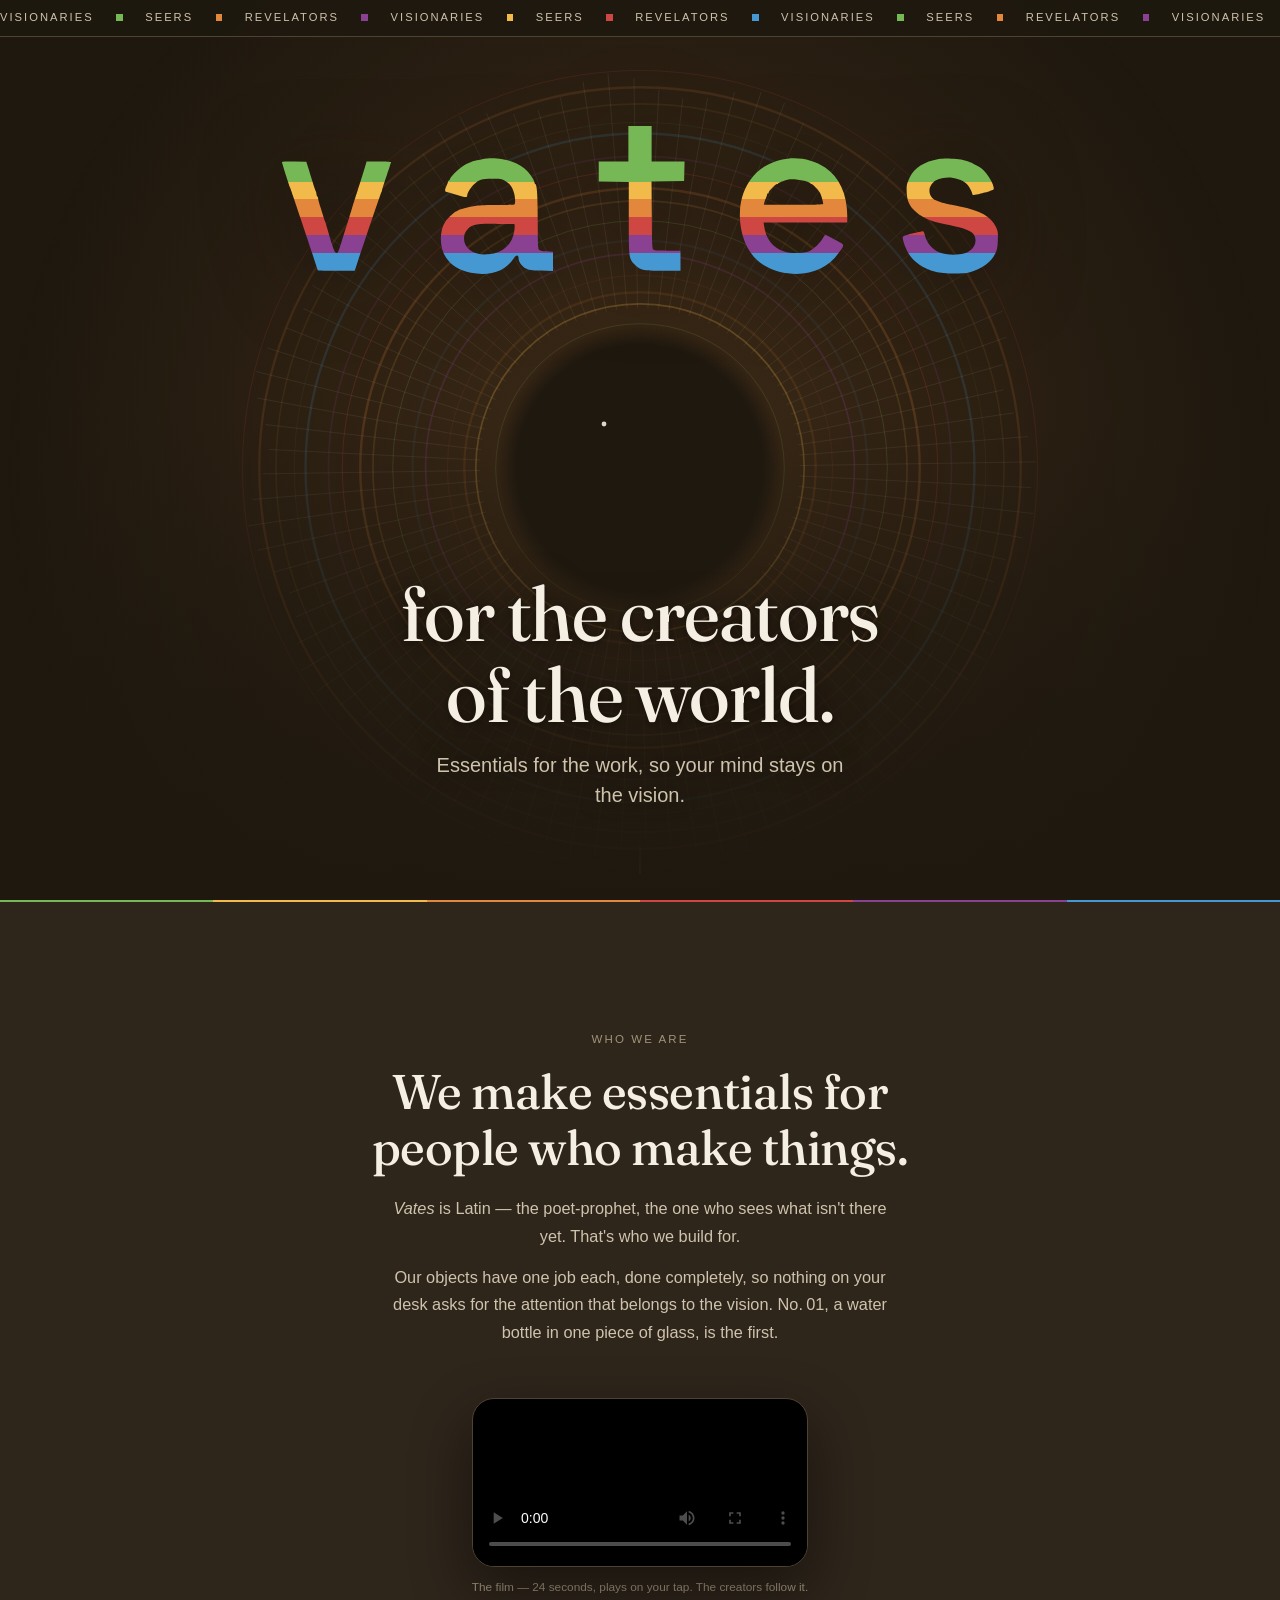
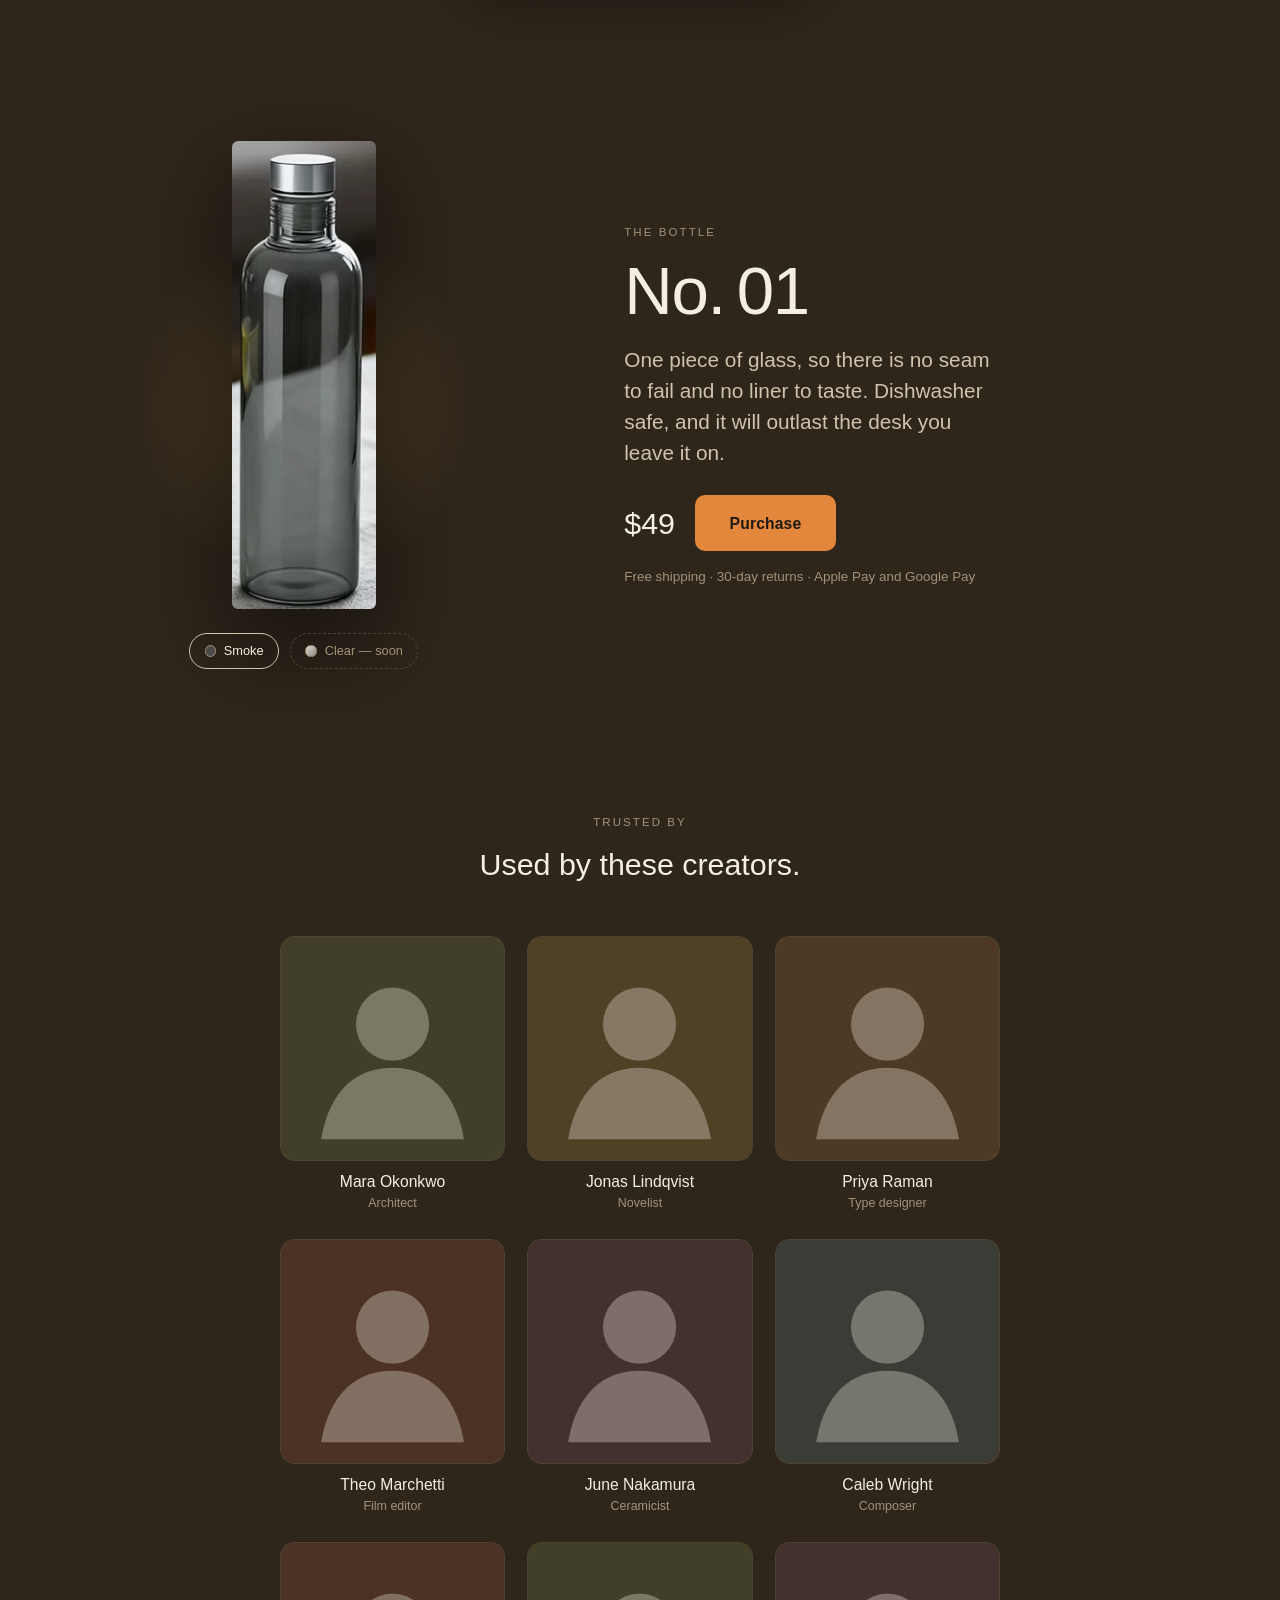
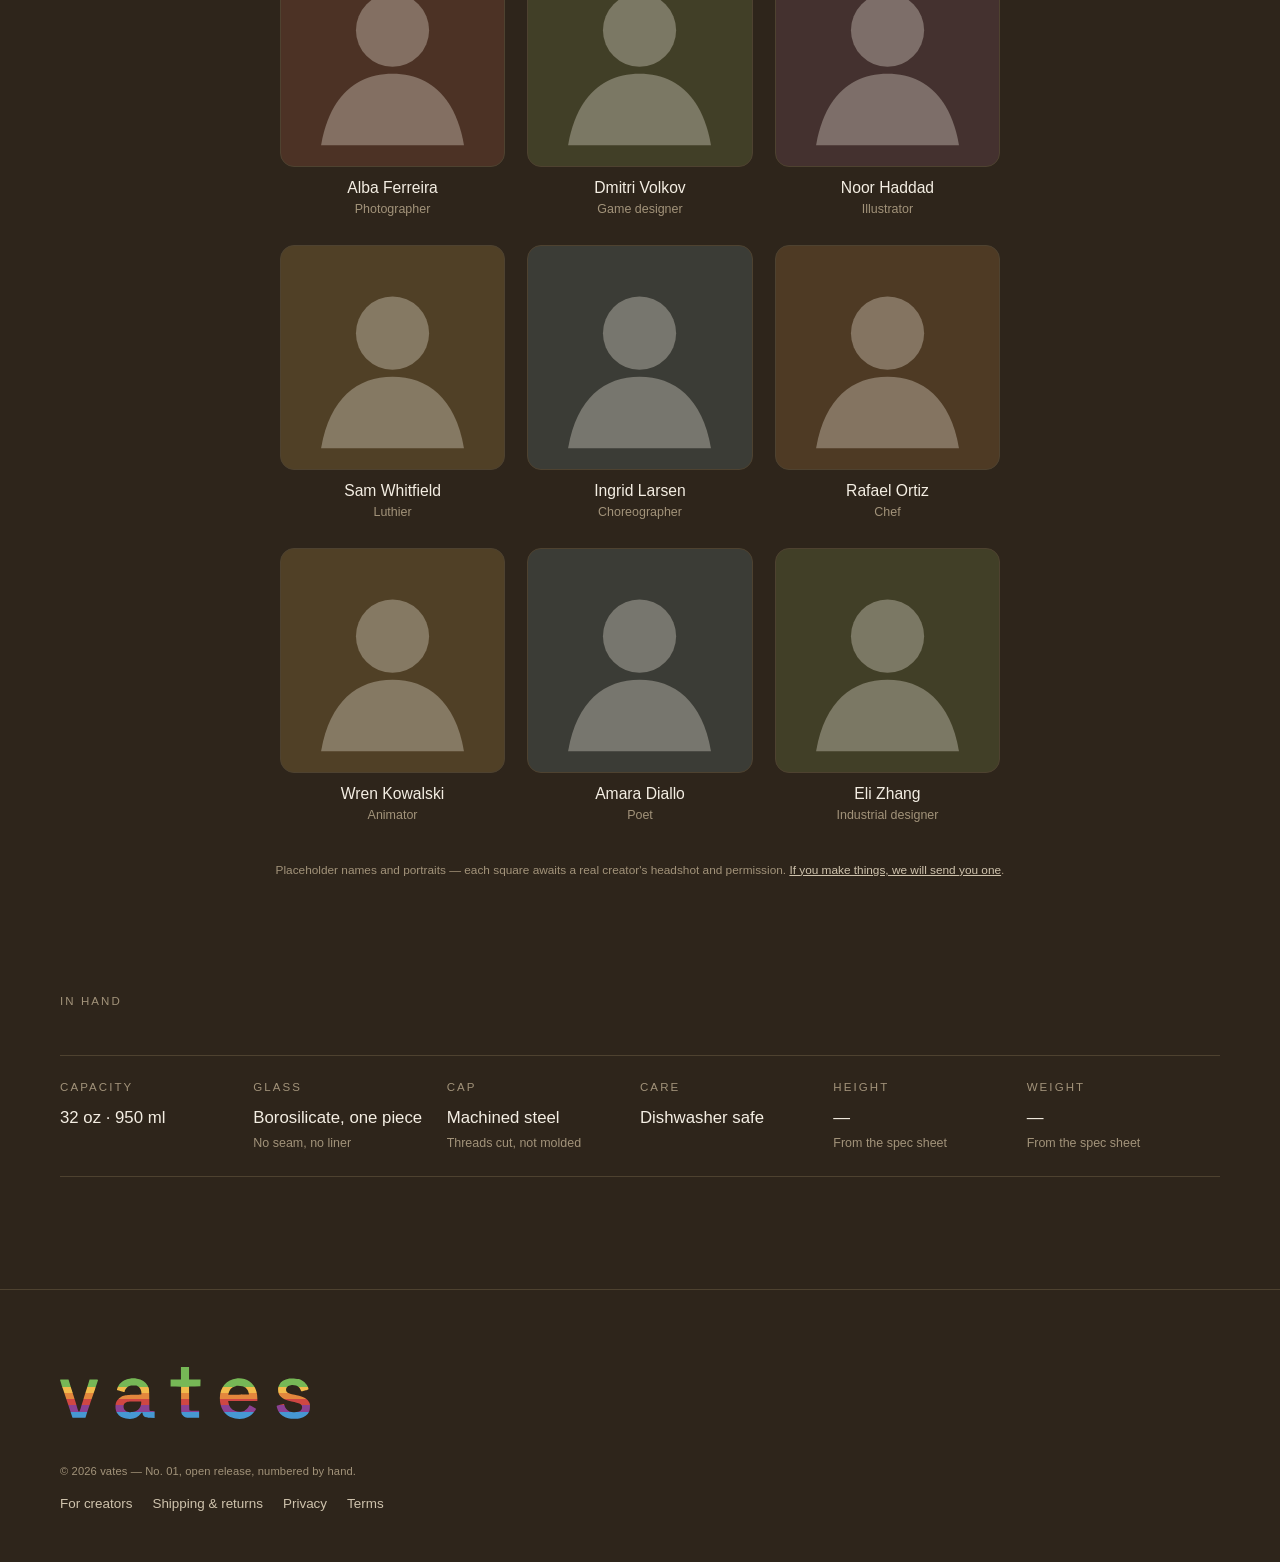
==== index.html @ f0764448 "Give the creator outreach somewhere to land A micro-influencer plan needs one thing from the site: a" ====
<!doctype html>
<html lang="en" data-theme="dark">
<head>
<meta charset="utf-8">
<meta name="viewport" content="width=device-width, initial-scale=1">

<title>No. 01 — a one-piece glass water bottle | vates</title>
<meta name="description" content="No. 01 by vates. One piece of borosilicate glass, a machined steel cap, 32 ounces. $49, free shipping, 30-day returns. For the creators of the world.">
<meta name="color-scheme" content="dark">
<meta name="theme-color" content="#2e251b">

<!-- The origin these absolute URLs are built on. It has to match
     VATES.siteUrl in assets/js/config.js, and it cannot be filled in
     from JavaScript: the crawlers that read these tags do not run any.
     Changing domain means changing it here, in config.js, and in
     sitemap.xml. -->
<link rel="canonical" href="https://loom-one-lime.vercel.app/">

<meta property="og:type" content="website">
<meta property="og:site_name" content="vates">
<meta property="og:url" content="https://loom-one-lime.vercel.app/">
<meta property="og:title" content="No. 01 — a one-piece glass water bottle">
<meta property="og:description" content="One piece of borosilicate glass, a machined steel cap, 32 ounces. $49, free shipping, 30-day returns.">
<meta property="og:image" content="https://loom-one-lime.vercel.app/assets/img/og.jpg">
<meta property="og:image:width" content="1200">
<meta property="og:image:height" content="630">
<meta property="og:image:alt" content="Two No. 01 bottles, one clear and one smoke grey, on a workbench.">
<meta name="twitter:card" content="summary_large_image">
<meta name="twitter:title" content="No. 01 — a one-piece glass water bottle">
<meta name="twitter:description" content="One piece of borosilicate glass, a machined steel cap, 32 ounces. $49, free shipping, 30-day returns.">
<meta name="twitter:image" content="https://loom-one-lime.vercel.app/assets/img/og.jpg">

<link rel="icon" href="assets/brand/vates-mark.svg" type="image/svg+xml">
<link rel="icon" href="favicon.ico" sizes="32x32">
<link rel="apple-touch-icon" href="assets/img/apple-touch-icon.png">
<link rel="manifest" href="site.webmanifest">

<link rel="stylesheet" href="assets/brand/loom-colors.css">
<link rel="stylesheet" href="assets/css/styles.css">

<!-- The opening is drawn on a canvas, so the first paint is type: the
     two faces and the wordmark. The bottle arrives below the fold. -->
<link rel="preload" href="assets/fonts/inter-400-latin.woff2" as="font" type="font/woff2" crossorigin>
<link rel="preload" href="assets/fonts/fraunces-latin-var.woff2" as="font" type="font/woff2" crossorigin>
<link rel="preload" href="assets/brand/vates-wordmark.svg" as="image" type="image/svg+xml">

<!-- Configuration first, then tracking: track.js reads VATES on load.
     Both are deferred, so neither delays the first paint, and both run
     before app.js wires the Purchase button. -->
<script src="assets/js/config.js" defer></script>
<script src="assets/js/track.js" defer></script>

<script type="application/ld+json">
{
  "@context": "https://schema.org",
  "@type": "Product",
  "name": "No. 01",
  "sku": "VATES-NO01",
  "description": "A one-piece borosilicate glass water bottle with a machined steel cap. 32 ounces.",
  "image": "https://loom-one-lime.vercel.app/assets/img/no-01.jpg",
  "brand": { "@type": "Brand", "name": "vates" },
  "material": "Borosilicate glass",
  "offers": {
    "@type": "Offer",
    "url": "https://loom-one-lime.vercel.app/",
    "price": "49.00",
    "priceCurrency": "USD",
    "availability": "https://schema.org/InStock",
    "itemCondition": "https://schema.org/NewCondition",
    "shippingDetails": {
      "@type": "OfferShippingDetails",
      "shippingRate": { "@type": "MonetaryAmount", "value": "0", "currency": "USD" },
      "shippingDestination": { "@type": "DefinedRegion", "addressCountry": "US" }
    },
    "hasMerchantReturnPolicy": {
      "@type": "MerchantReturnPolicy",
      "applicableCountry": "US",
      "returnPolicyCategory": "https://schema.org/MerchantReturnFiniteReturnWindow",
      "merchantReturnDays": 30,
      "returnMethod": "https://schema.org/ReturnByMail",
      "returnFees": "https://schema.org/FreeReturn"
    }
  }
}
</script>
</head>
<body>

<a class="skip-link" href="#main">Skip to content</a>

<!-- Placeholder portrait for the Trusted-by grid: a silhouette that
     holds each creator's square until a real, permission-granted
     headshot replaces it. -->
<svg width="0" height="0" style="position:absolute" aria-hidden="true">
  <defs>
    <g id="avatar-sil" fill="currentColor">
      <circle cx="32" cy="25" r="10.5"/>
      <path d="M11.5 58 c2.5 -14.5 10.5 -20.5 20.5 -20.5 s18 6 20.5 20.5 z"/>
    </g>
  </defs>
</svg>

<main id="main">

  <!-- ── The opening: the mark and the words, over the seer's eye ──
       The iris is drawn on the canvas by app.js: band-coloured rings
       breathing around a dark pupil. It pauses off screen, in hidden
       tabs, and under reduced motion. -->
  <section class="hero" id="top">
    <canvas class="hero__canvas" id="iris" aria-hidden="true"></canvas>

    <div class="ticker" aria-hidden="true">
      <div class="ticker__track">
        <span>Visionaries</span><i class="sq sq-1"></i><span>Seers</span><i class="sq sq-3"></i><span>Revelators</span><i class="sq sq-5"></i><span>Visionaries</span><i class="sq sq-2"></i><span>Seers</span><i class="sq sq-4"></i><span>Revelators</span><i class="sq sq-6"></i>
        <span>Visionaries</span><i class="sq sq-1"></i><span>Seers</span><i class="sq sq-3"></i><span>Revelators</span><i class="sq sq-5"></i><span>Visionaries</span><i class="sq sq-2"></i><span>Seers</span><i class="sq sq-4"></i><span>Revelators</span><i class="sq sq-6"></i>
      </div>
    </div>

    <div class="hero__scrim" aria-hidden="true"></div>

    <header class="top">
      <h1 class="top__mark rise">
        <img src="assets/brand/vates-wordmark.svg" alt="vates" width="893" height="184">
      </h1>
    </header>

    <div class="hero__copy">
      <h2 class="hero__tag rise rise-2">for the creators of&nbsp;the&nbsp;world.</h2>
      <p class="hero__intro rise rise-3">Essentials for the work, so your mind
        stays on the vision.</p>
    </div>

    <a class="hero__cue" href="#about" aria-label="Scroll on">
      <span class="hero__cue-line" aria-hidden="true"></span>
    </a>
  </section>

  <hr class="filament" aria-hidden="true">

  <!-- ── What each picture is quoted as saying ────────────────
       Only lines that can be traced to a letter, transcript, or dated
       address; each carries its src. Nothing reads that field — it is
       there so adding a quote means finding its source first. Frames
       with no entry run without a quote. -->
  <script type="application/json" id="reel-captions">
{
  "08": [
    { "q": "I like the dreams of the future better than the history of the past.",
      "who": "Thomas Jefferson",
      "src": "Letter to John Adams, 1 August 1816" }
  ],
  "09": [
    { "q": "Life can only be understood backwards; but it must be lived forwards.",
      "who": "S\u00f8ren Kierkegaard",
      "src": "Journals IV A 164, 1843" }
  ],
  "10": [
    { "q": "A journey of a thousand miles begins with a single step.",
      "who": "Laozi",
      "src": "Tao Te Ching, ch. 64" }
  ],
  "12": [
    { "q": "Old soldiers never die; they just fade away.",
      "who": "Douglas MacArthur",
      "src": "Address to Congress, 19 April 1951, quoting the barracks ballad" }
  ],
  "13": [
    { "q": "Music is the pleasure the human mind experiences from counting without being aware that it is counting.",
      "who": "Gottfried Wilhelm Leibniz",
      "src": "Letter to Christian Goldbach, 17 April 1712" }
  ],
  "15": [
    { "q": "Veni, vidi, vici.",
      "who": "Julius Caesar",
      "src": "Reported by Plutarch and Suetonius, after Zela, 47 BC" }
  ],
  "20": [
    { "q": "He who has a why to live for can bear almost any how.",
      "who": "Friedrich Nietzsche",
      "src": "Twilight of the Idols, Maxims and Arrows 12, 1888" }
  ],
  "22": [
    { "q": "Magnificent desolation.",
      "who": "Buzz Aldrin",
      "src": "Apollo 11 air-to-ground transcript, 20 July 1969" }
  ],
  "23": [
    { "q": "If I win, I am an American, not a black American. But if I did something bad, they would call me a negro.",
      "who": "Tommie Smith",
      "src": "Press conference, Mexico City, 17 October 1968" }
  ],
  "27": [
    { "q": "Associate with men of good quality if you esteem your own reputation; for it is better to be alone than in bad company.",
      "who": "George Washington",
      "src": "Rules of Civility & Decent Behaviour, no. 56, copied in his own hand" }
  ],
  "30": [
    { "q": "Stay hungry. Stay foolish.",
      "who": "Steve Jobs",
      "src": "Stanford commencement address, 12 June 2005, quoting the Whole Earth Catalog" }
  ],
  "31": [
    { "q": "If I have seen further it is by standing on the shoulders of giants.",
      "who": "Isaac Newton",
      "src": "Letter to Robert Hooke, 5 February 1675" }
  ],
  "32": [
    { "q": "Imagination is more important than knowledge. For knowledge is limited, whereas imagination embraces the entire world.",
      "who": "Albert Einstein",
      "src": "Interview with George Sylvester Viereck, Saturday Evening Post, 26 October 1929" }
  ]
}
</script>

  <!-- ── Who we are: the film, then the creators ──────────────
       The film plays on a tap. When it ends, app.js hands the same
       frame to the archive reel — data-frame-src is the path with
       {n} standing in for a two-digit number, counted from 01 up
       to data-frame-count. Replaying the film puts it back on top. -->
  <section class="about" id="about">
    <div class="container about__inner">
      <p class="label">Who we are</p>
      <h2 class="about__title">We make essentials for people who make things.</h2>
      <p class="about__body"><i>Vates</i> is Latin — the poet-prophet, the one who
        sees what isn't there yet. That's who we build for.</p>
      <p class="about__body">Our objects have one job each, done completely, so
        nothing on your desk asks for the attention that belongs to the vision.
        No.&thinsp;01, a water bottle in one piece of glass, is the first.</p>

      <div class="about__media">
        <div class="about__panel">
          <div class="about__frame">
            <video id="about-film" controls playsinline preload="metadata"
                   poster="assets/img/hero-poster.jpg">
              <source src="assets/video/intro.mp4"  type="video/mp4">
              <source src="assets/video/intro.webm" type="video/webm">
            </video>
            <div class="about__reel" id="about-reel" aria-hidden="true"
                 data-frame-src="assets/img/reel/{n}.webp"
                 data-frame-count="32">
              <img alt="" decoding="async">
              <img alt="" decoding="async">
            </div>
          </div>
          <figure class="about__quotebox" id="about-quote" aria-hidden="true" hidden>
            <blockquote class="about__quote"></blockquote>
            <figcaption class="about__quote-by"></figcaption>
          </figure>
          <p class="about__caption">The film — 24 seconds, plays on your tap.
            The creators follow it.</p>
        </div>
      </div>
    </div>
  </section>

  <!-- ── The bottle ──────────────────────────────────────────── -->
  <section class="product" id="product">
    <div class="container product__grid">
      <div class="product__stage">
        <div class="product__halo" aria-hidden="true"></div>
        <img class="product__bottle" src="assets/img/no-01-thumb.webp"
             width="300" height="975"
             alt="The No. 01 bottle in smoke grey: a straight-sided glass cylinder with a round shoulder and a machined steel cap.">
        <div class="product__variants">
          <span class="chip" aria-current="true">
            <span class="chip__dot chip__dot--smoke" aria-hidden="true"></span> Smoke
          </span>
          <span class="chip chip--soon">
            <span class="chip__dot chip__dot--clear" aria-hidden="true"></span> Clear — soon
          </span>
        </div>
      </div>

      <div class="product__detail">
        <p class="label">The bottle</p>
        <h2 class="product__title">No.&thinsp;01</h2>
        <p class="product__claim">One piece of glass, so there is no seam to fail and
          no liner to taste. Dishwasher safe, and it will outlast the desk you
          leave it on.</p>
        <form class="purchase" id="purchase-form">
          <span class="product__price">$49</span>
          <button type="submit" class="btn btn--primary">Purchase</button>
        </form>
        <p class="purchase__trust">
          Free shipping · 30-day returns · Apple&nbsp;Pay and Google&nbsp;Pay
        </p>
      </div>
    </div>
  </section>

  <!-- ── Trusted by ──────────────────────────────────────────
       Placeholder identities. Every name and portrait here must be
       replaced with a real creator who has given permission before
       this section can honestly ship — the silhouettes hold the
       layout, and the fineprint below the grid says so on the page. -->
  <section class="trust" id="trust">
    <div class="container">
      <div class="trust__head">
        <p class="label">Trusted by</p>
        <h2 class="trust__lead">Used by these creators.</h2>
      </div>
      <ul class="trust__grid">
        <li class="trust__card"><svg class="trust__face trust__face--1" viewBox="0 0 64 64" role="img" aria-label="Placeholder portrait"><use href="#avatar-sil"/></svg><p class="trust__name">Mara Okonkwo</p><p class="trust__role">Architect</p></li>
        <li class="trust__card"><svg class="trust__face trust__face--2" viewBox="0 0 64 64" role="img" aria-label="Placeholder portrait"><use href="#avatar-sil"/></svg><p class="trust__name">Jonas Lindqvist</p><p class="trust__role">Novelist</p></li>
        <li class="trust__card"><svg class="trust__face trust__face--3" viewBox="0 0 64 64" role="img" aria-label="Placeholder portrait"><use href="#avatar-sil"/></svg><p class="trust__name">Priya Raman</p><p class="trust__role">Type designer</p></li>
        <li class="trust__card"><svg class="trust__face trust__face--4" viewBox="0 0 64 64" role="img" aria-label="Placeholder portrait"><use href="#avatar-sil"/></svg><p class="trust__name">Theo Marchetti</p><p class="trust__role">Film editor</p></li>
        <li class="trust__card"><svg class="trust__face trust__face--5" viewBox="0 0 64 64" role="img" aria-label="Placeholder portrait"><use href="#avatar-sil"/></svg><p class="trust__name">June Nakamura</p><p class="trust__role">Ceramicist</p></li>
        <li class="trust__card"><svg class="trust__face trust__face--6" viewBox="0 0 64 64" role="img" aria-label="Placeholder portrait"><use href="#avatar-sil"/></svg><p class="trust__name">Caleb Wright</p><p class="trust__role">Composer</p></li>
        <li class="trust__card"><svg class="trust__face trust__face--4" viewBox="0 0 64 64" role="img" aria-label="Placeholder portrait"><use href="#avatar-sil"/></svg><p class="trust__name">Alba Ferreira</p><p class="trust__role">Photographer</p></li>
        <li class="trust__card"><svg class="trust__face trust__face--1" viewBox="0 0 64 64" role="img" aria-label="Placeholder portrait"><use href="#avatar-sil"/></svg><p class="trust__name">Dmitri Volkov</p><p class="trust__role">Game designer</p></li>
        <li class="trust__card"><svg class="trust__face trust__face--5" viewBox="0 0 64 64" role="img" aria-label="Placeholder portrait"><use href="#avatar-sil"/></svg><p class="trust__name">Noor Haddad</p><p class="trust__role">Illustrator</p></li>
        <li class="trust__card"><svg class="trust__face trust__face--2" viewBox="0 0 64 64" role="img" aria-label="Placeholder portrait"><use href="#avatar-sil"/></svg><p class="trust__name">Sam Whitfield</p><p class="trust__role">Luthier</p></li>
        <li class="trust__card"><svg class="trust__face trust__face--6" viewBox="0 0 64 64" role="img" aria-label="Placeholder portrait"><use href="#avatar-sil"/></svg><p class="trust__name">Ingrid Larsen</p><p class="trust__role">Choreographer</p></li>
        <li class="trust__card"><svg class="trust__face trust__face--3" viewBox="0 0 64 64" role="img" aria-label="Placeholder portrait"><use href="#avatar-sil"/></svg><p class="trust__name">Rafael Ortiz</p><p class="trust__role">Chef</p></li>
        <li class="trust__card"><svg class="trust__face trust__face--2" viewBox="0 0 64 64" role="img" aria-label="Placeholder portrait"><use href="#avatar-sil"/></svg><p class="trust__name">Wren Kowalski</p><p class="trust__role">Animator</p></li>
        <li class="trust__card"><svg class="trust__face trust__face--6" viewBox="0 0 64 64" role="img" aria-label="Placeholder portrait"><use href="#avatar-sil"/></svg><p class="trust__name">Amara Diallo</p><p class="trust__role">Poet</p></li>
        <li class="trust__card"><svg class="trust__face trust__face--1" viewBox="0 0 64 64" role="img" aria-label="Placeholder portrait"><use href="#avatar-sil"/></svg><p class="trust__name">Eli Zhang</p><p class="trust__role">Industrial designer</p></li>
      </ul>
      <p class="trust__fineprint">Placeholder names and portraits — each square awaits a real
        creator's headshot and permission. <a href="creators.html">If you make things,
        we will send you one</a>.</p>
    </div>
  </section>

  <!-- ── In hand ─────────────────────────────────────────────── -->
  <section class="specs" id="specs">
    <div class="container">
      <p class="label">In hand</p>
      <dl class="specs__grid">
        <div class="specs__cell"><dt>Capacity</dt><dd>32 oz · 950 ml</dd></div>
        <div class="specs__cell"><dt>Glass</dt><dd>Borosilicate, one piece<small>No seam, no liner</small></dd></div>
        <div class="specs__cell"><dt>Cap</dt><dd>Machined steel<small>Threads cut, not molded</small></dd></div>
        <div class="specs__cell"><dt>Care</dt><dd>Dishwasher safe</dd></div>
        <div class="specs__cell"><dt>Height</dt><dd>—<small>From the spec sheet</small></dd></div>
        <div class="specs__cell"><dt>Weight</dt><dd>—<small>From the spec sheet</small></dd></div>
      </dl>
    </div>
  </section>

</main>

<!-- ── Footer ────────────────────────────────────────────────── -->
<footer class="site-footer">
  <div class="container site-footer__inner">
    <p class="wordmark wordmark--footer">
      <img src="assets/brand/vates-wordmark.svg" alt="vates" width="893" height="184">
    </p>
    <p class="site-footer__meta">© <span id="year">2026</span> vates — No. 01, open release, numbered by hand.</p>
    <p class="site-footer__links">
      <a href="creators.html">For creators</a>
      <a href="shipping.html">Shipping &amp; returns</a>
      <a href="privacy.html">Privacy</a>
      <a href="terms.html">Terms</a>
    </p>
  </div>
</footer>

<!-- ── Order drawer ──────────────────────────────────────────── -->
<div class="drawer-backdrop" id="drawer-backdrop" hidden></div>

<aside class="drawer" id="order-drawer" role="dialog" aria-modal="true"
       aria-labelledby="drawer-title" hidden>
  <div class="drawer__head">
    <h2 class="drawer__title" id="drawer-title">Your order</h2>
    <button type="button" class="drawer__close" id="drawer-close" aria-label="Close order drawer">
      <svg viewBox="0 0 24 24" width="20" height="20" aria-hidden="true" fill="none"
           stroke="currentColor" stroke-width="1.6" stroke-linecap="round">
        <path d="M6 6l12 12M18 6L6 18"/>
      </svg>
    </button>
  </div>

  <div class="drawer__body" id="drawer-body">
    <p class="drawer__empty" id="drawer-empty">Nothing here yet.</p>
    <ul class="line-items" id="line-items"></ul>

    <!-- Fills the space the cart leaves and does the last bit of
         selling, at the one moment someone is deciding whether to go
         through with it. Hidden while the cart is empty, since there is
         no box to describe yet — app.js toggles it with the summary. -->
    <section class="box" id="box-contents" hidden>
      <h3 class="box__title label">What's in the box</h3>
      <ul class="box__list">
        <li>No. 01, one-piece borosilicate glass</li>
        <!-- The wordmark itself, not the word set in type — it is artwork,
             and the brand rule is that it is never re-set. -->
        <li>A <img class="box__mark" src="assets/brand/vates-wordmark.svg" alt="vates" width="893" height="184"> notepad — unruled, 60 pages</li>
        <li>A <img class="box__mark" src="assets/brand/vates-wordmark.svg" alt="vates" width="893" height="184"> pen</li>
        <li>The &ldquo;Page of Inspiration&rdquo;</li>
        <li>A welcome letter, numbered by hand</li>
      </ul>
    </section>
  </div>

  <div class="drawer__foot">
    <div class="drawer__total">
      <span class="label">Total</span>
      <span class="drawer__total-value" id="drawer-total" aria-live="polite">$0</span>
    </div>
    <button type="button" class="btn btn--primary btn--block" id="checkout" disabled>Checkout</button>
    <p class="drawer__notice" id="drawer-notice" role="status" hidden></p>
    <p class="drawer__fineprint">Demonstration storefront. No payment is processed.</p>
  </div>
</aside>

<script src="assets/js/app.js"></script>
</body>
</html>
---- assets/brand/loom-colors.css ----
/* ============================================================
   LOOM — Color System
   ============================================================ */
:root {
  --loom-void:      #14171A; /* primary dark background */
  --loom-graphite:  #2E3237; /* secondary dark surface / text on light */
  --loom-slate:     #454C54; /* secondary text, borders on dark */
  --loom-steel:     #7C8590; /* muted text, captions, disabled states */
  --loom-silver:    #B8BFC8; /* borders / icon ink on dark */
  --loom-platinum:  #E4E7EA; /* light surfaces, dividers */
  --loom-paper:     #FAFAFA; /* primary light background */
  --loom-signal:    #5C6773; /* links, focus rings — use sparingly */

  --loom-accent-blue:     #2E86FF;
  --loom-accent-emerald:  #00D9A0;
  --loom-accent-gold:     #FFD500;
  --loom-accent-orange:   #FF5C00;
  --loom-accent-magenta:  #E000B8;
  --loom-accent-violet:   #7A2DE0;

  --loom-gradient-primary: linear-gradient(135deg,
    var(--loom-accent-blue) 0%, var(--loom-accent-emerald) 20%,
    var(--loom-accent-gold) 40%, var(--loom-accent-orange) 60%,
    var(--loom-accent-magenta) 80%, var(--loom-accent-violet) 100%);

  --loom-gradient-subtle: linear-gradient(135deg,
    color-mix(in srgb, var(--loom-accent-blue) 35%, var(--loom-void)) 0%,
    color-mix(in srgb, var(--loom-accent-violet) 35%, var(--loom-void)) 100%);

  --color-bg:             var(--loom-void);
  --color-bg-elevated:    var(--loom-graphite);
  --color-surface:        var(--loom-platinum);
  --color-text-primary:   var(--loom-paper);
  --color-text-secondary: var(--loom-silver);
  --color-text-muted:     var(--loom-steel);
  --color-border:         var(--loom-slate);
  --color-link:           var(--loom-signal);
  --color-accent:         var(--loom-accent-blue);
}
[data-theme="light"] {
  --color-bg: var(--loom-paper); --color-bg-elevated: var(--loom-platinum);
  --color-surface: var(--loom-graphite); --color-text-primary: var(--loom-graphite);
  --color-text-secondary: var(--loom-slate); --color-text-muted: var(--loom-steel);
  --color-border: var(--loom-platinum);
}
.loom-gradient-text {
  background: var(--loom-gradient-primary); background-clip: text;
  -webkit-background-clip: text; color: transparent; -webkit-text-fill-color: transparent;
}
.loom-gradient-bg { background: var(--loom-gradient-primary); }
---- assets/css/styles.css ----
/* ============================================================
   vates — storefront styles
   The "Mindform" design: a statement opening (the seer's-eye iris,
   drawn on a canvas by app.js) over the brand's warm dark ground,
   then the manifesto, the bottle, the creators, and the specs.
   Components reference this sheet's own tokens; loom-colors.css is
   kept verbatim for the brand record. The wordmark is artwork —
   assets/brand/vates-wordmark.svg — and is never re-set in type.
   ============================================================ */

/* ── Faces, served from here ─────────────────────────────────
   Self-hosted on purpose. Loaded from fonts.googleapis.com this was
   a render-blocking request to a third party: measured here, a page
   whose font request hung took 12,875ms to DOMContentLoaded against
   95ms when it did not. Inter carries the product and UI voice;
   Fraunces (one latin variable file) is the manifesto voice — the
   statement lines only. -------------------------------------- */
@font-face {
  font-family: "Inter";
  font-style: normal;
  font-weight: 400;
  font-display: swap;
  src: url("../fonts/inter-400-latin.woff2") format("woff2");
  unicode-range: U+0000-00FF, U+0131, U+0152-0153, U+02BB-02BC, U+02C6, U+02DA, U+02DC, U+0304, U+0308, U+0329, U+2000-206F, U+20AC, U+2122, U+2191, U+2193, U+2212, U+2215, U+FEFF, U+FFFD;
}

@font-face {
  font-family: "Inter";
  font-style: normal;
  font-weight: 500;
  font-display: swap;
  src: url("../fonts/inter-500-latin.woff2") format("woff2");
  unicode-range: U+0000-00FF, U+0131, U+0152-0153, U+02BB-02BC, U+02C6, U+02DA, U+02DC, U+0304, U+0308, U+0329, U+2000-206F, U+20AC, U+2122, U+2191, U+2193, U+2212, U+2215, U+FEFF, U+FFFD;
}

@font-face {
  font-family: "Inter";
  font-style: normal;
  font-weight: 600;
  font-display: swap;
  src: url("../fonts/inter-600-latin.woff2") format("woff2");
  unicode-range: U+0000-00FF, U+0131, U+0152-0153, U+02BB-02BC, U+02C6, U+02DA, U+02DC, U+0304, U+0308, U+0329, U+2000-206F, U+20AC, U+2122, U+2191, U+2193, U+2212, U+2215, U+FEFF, U+FFFD;
}

@font-face {
  font-family: "Fraunces";
  font-style: normal;
  font-weight: 100 900;
  font-display: swap;
  src: url("../fonts/fraunces-latin-var.woff2") format("woff2");
  unicode-range: U+0000-00FF, U+0131, U+0152-0153, U+02BB-02BC, U+02C6, U+02DA, U+02DC, U+0304, U+0308, U+0329, U+2000-206F, U+20AC, U+2122, U+2191, U+2193, U+2212, U+2215, U+FEFF, U+FFFD;
}

:root {
  --font: "Helvetica Neue", Helvetica, "Inter", Arial, sans-serif;
  --font-display: "Fraunces", Georgia, "Times New Roman", serif;

  /* The warm world: umber ground, paper ink, one band as accent. */
  --ground:      #2e251b;
  --ground-deep: #1e180f;
  --panel:       #3a2f21;
  --ink:         #f4eee3;
  --ink-2:       #cfc3ad;
  --ink-3:       #a2937a;
  --line:        #4e4230;
  --accent:      #e3873d;   /* one band from the wordmark's own ramp */
  --accent-ink:  #211a11;
  --bands: linear-gradient(to right,
    #76b856 0 16.667%, #f2ba4b 16.667% 33.333%, #e3873d 33.333% 50%,
    #cf4743 50% 66.667%, #8b4192 66.667% 83.333%, #4698d3 83.333% 100%);

  --radius-sm: 10px;   /* controls: buttons, inputs, steppers */
  --radius-md: 14px;   /* small panels: thumbs, notices */
  --radius-lg: 22px;   /* cards and surfaces */
}

/* The page ground. loom-colors.css is kept verbatim, so this site's own
   ground is set here rather than by editing the brand file. */
[data-theme="dark"] { --color-bg: #2e251b; }

/* ── Reset / base ───────────────────────────────────────────── */
*, *::before, *::after { box-sizing: border-box; }

html {
  -webkit-text-size-adjust: 100%;
  scroll-behavior: smooth;
  background: var(--ground);
}

body {
  margin: 0;
  background: var(--ground);
  color: var(--ink);
  font-family: var(--font);
  font-size: 1.0625rem;
  line-height: 1.6;
  -webkit-font-smoothing: antialiased;
  text-rendering: optimizeLegibility;
}

body.is-locked { overflow: hidden; }

img, svg, video, canvas { display: block; max-width: 100%; }
button, input { font: inherit; color: inherit; }

/* component display rules must not out-specify the hidden attribute */
[hidden] { display: none !important; }

h1, h2, h3, p, dl, dd, dt, figure { margin: 0; }
ul { margin: 0; padding: 0; list-style: none; }

a { color: var(--ink-2); }

:focus-visible {
  outline: 2px solid var(--accent);
  outline-offset: 3px;
  border-radius: var(--radius-sm);
}

.skip-link {
  position: absolute;
  left: -9999px;
  top: 0;
  z-index: 200;
  padding: 0.75rem 1rem;
  background: var(--panel);
  color: var(--ink);
  border-radius: var(--radius-sm);
  text-decoration: none;
}
.skip-link:focus { left: 1rem; top: 1rem; }

/* ── Shared primitives ──────────────────────────────────────── */
.container { width: min(1160px, 100% - clamp(2.5rem, 7vw, 7rem)); margin-inline: auto; }

.label {
  font-family: var(--font);
  font-weight: 500;
  font-size: 0.72rem;
  letter-spacing: 0.18em;
  text-transform: uppercase;
  color: var(--ink-3);
  margin: 0;
}

/* The six bands, demoted to a hairline signature. */
.filament { height: 2px; background: var(--bands); border: 0; margin: 0; }

/* ── Wordmark ───────────────────────────────────────────────── */
.wordmark { line-height: 1; }
.wordmark img { display: block; width: 100%; height: auto; }
.wordmark--footer { width: clamp(150px, 24vw, 250px); }

/* ── Buttons ────────────────────────────────────────────────── */
.btn {
  appearance: none;
  border: 1px solid transparent;
  border-radius: var(--radius-sm);
  padding: 0.9rem 2.1rem;
  font-family: var(--font);
  font-size: 0.98rem;
  font-weight: 600;
  letter-spacing: 0.01em;
  cursor: pointer;
  transition: background-color 160ms ease, transform 160ms ease, opacity 160ms ease;
}

/* One band from the wordmark's own ramp, solid: ink at 5.4:1, with
   room to spare before the type size or padding moves. */
.btn--primary { background: var(--accent); color: var(--accent-ink); }
.btn--primary:hover { transform: translateY(-1px); background: #ea9349; }
.btn--primary:active { transform: none; }
.btn--primary:disabled {
  background: var(--panel);
  color: var(--ink-3);
  cursor: not-allowed;
  transform: none;
}
.btn--block { width: 100%; }

/* ── The ticker: the chant, edge to edge ────────────────────── */
.ticker {
  position: absolute;
  inset: 0 0 auto 0;
  z-index: 6;
  overflow: hidden;
  border-bottom: 1px solid var(--line);
  background: color-mix(in srgb, var(--ground-deep) 88%, transparent);
  padding-block: 0.55rem;
}
.ticker__track {
  display: flex;
  align-items: center;
  gap: 1.4rem;
  width: max-content;
  font-size: 0.7rem;
  font-weight: 500;
  letter-spacing: 0.18em;
  text-transform: uppercase;
  color: var(--ink-2);
  white-space: nowrap;
}
.ticker .sq { width: 0.42rem; height: 0.42rem; flex: none; }
.ticker .sq-1 { background: #76b856; } .ticker .sq-2 { background: #f2ba4b; }
.ticker .sq-3 { background: #e3873d; } .ticker .sq-4 { background: #cf4743; }
.ticker .sq-5 { background: #8b4192; } .ticker .sq-6 { background: #4698d3; }
@media (prefers-reduced-motion: no-preference) {
  .ticker__track { animation: ticker 30s linear infinite; }
  @keyframes ticker { to { transform: translateX(-50%); } }
}

/* ── The opening ────────────────────────────────────────────── */
.hero {
  position: relative;
  min-height: 100vh;
  min-height: 100svh;
  background: radial-gradient(120% 100% at 50% 0%, #29211408 0%, transparent 60%), var(--ground-deep);
  overflow: hidden;
}

.hero__canvas { position: absolute; inset: 0; width: 100%; height: 100%; }

.hero__scrim {
  position: absolute;
  inset: 0;
  z-index: 1;
  background: linear-gradient(to bottom,
    transparent 0%, transparent 46%,
    rgba(30, 24, 15, 0.55) 72%, rgba(30, 24, 15, 0.95) 100%);
  pointer-events: none;
}

/* The mark at masthead scale, centred over the eye. */
.top {
  position: absolute;
  inset: 0 0 auto 0;
  z-index: 5;
  display: grid;
  justify-items: center;
  padding-top: clamp(4.5rem, 14vh, 9rem);
}
.top__mark img {
  width: clamp(300px, 56vw, 820px);
  height: auto;
  filter: drop-shadow(0 4px 40px rgba(15, 11, 5, 0.55));
}

/* Tagline and promise on screen one — no empty screen between the
   opening and the bottle. */
.hero__copy {
  position: absolute;
  left: 0; right: 0; bottom: 0;
  z-index: 2;
  display: grid;
  justify-items: center;
  text-align: center;
  row-gap: clamp(0.7rem, 1.6vh, 1.1rem);
  padding: 0 clamp(1.25rem, 5vw, 4rem) clamp(5rem, 10vh, 7rem);
  pointer-events: none;
}
.hero__tag {
  font-family: var(--font-display);
  font-weight: 480;
  font-size: clamp(2.2rem, 6.2vw, 4.8rem);
  line-height: 1.05;
  letter-spacing: -0.015em;
  text-wrap: balance;
  max-width: 15ch;
  text-shadow: 0 2px 34px rgba(20, 15, 8, 0.65), 0 1px 6px rgba(20, 15, 8, 0.4);
}
.hero__intro {
  max-width: 44ch;
  font-size: clamp(1rem, 1.7vw, 1.25rem);
  line-height: 1.5;
  color: var(--ink-2);
  text-wrap: pretty;
  text-shadow: 0 1px 18px rgba(20, 15, 8, 0.6);
}

.hero__cue {
  position: absolute;
  bottom: 1.1rem;
  left: 50%;
  translate: -50% 0;
  display: grid;
  justify-items: center;
  padding: 0.5rem 1rem;
  color: var(--ink-3);
  text-decoration: none;
}
.hero__cue-line {
  width: 1px;
  height: 2.1rem;
  background: linear-gradient(to bottom, transparent, var(--ink-3));
}
@media (prefers-reduced-motion: no-preference) {
  .hero__cue-line { animation: cue 2.4s ease-in-out infinite; }
  @keyframes cue {
    0%, 100% { transform: scaleY(0.6); transform-origin: top; opacity: 0.6; }
    50% { transform: scaleY(1); opacity: 1; }
  }
}

/* Load-in: one orchestrated moment, not scattered effects. */
@media (prefers-reduced-motion: no-preference) {
  .rise { opacity: 0; transform: translateY(18px); animation: rise 800ms cubic-bezier(0.2, 0.8, 0.2, 1) forwards; }
  .rise-2 { animation-delay: 120ms; }
  .rise-3 { animation-delay: 240ms; }
  @keyframes rise { to { opacity: 1; transform: none; } }
}

/* ── Who we are ─────────────────────────────────────────────── */
.about { padding-block: clamp(4.5rem, 10vw, 8rem) 0; }
.about__inner { display: grid; justify-items: center; text-align: center; }
.about__title {
  margin-top: 1rem;
  font-family: var(--font-display);
  font-weight: 480;
  font-size: clamp(1.9rem, 3.8vw, 3.2rem);
  line-height: 1.15;
  letter-spacing: -0.01em;
  text-wrap: balance;
  max-width: 20ch;
}
.about__body {
  margin-top: 1.2rem;
  max-width: 56ch;
  font-size: 1.02rem;
  line-height: 1.7;
  color: var(--ink-2);
  text-wrap: pretty;
}
.about__body + .about__body { margin-top: 0.8rem; }

.about__media {
  margin-top: clamp(2rem, 4.5vw, 3.2rem);
  display: flex;
  flex-wrap: wrap;
  justify-content: center;
  gap: clamp(1.2rem, 3vw, 2.2rem);
}
.about__panel { width: min(380px, 100%); }
.about__frame {
  position: relative;
  border: 1px solid var(--line);
  border-radius: var(--radius-lg);
  overflow: hidden;
  background: #000;
  box-shadow: 0 24px 60px rgba(0, 0, 0, 0.45);
}
.about__frame video { display: block; width: 100%; height: auto; }

/* The archive reel takes the frame over when the film ends: two slots
   taking turns, the next picture decoded before it is faded up. */
.about__reel { position: absolute; inset: 0; z-index: 2; pointer-events: none; }
.about__reel img {
  position: absolute;
  inset: 0;
  width: 100%;
  height: 100%;
  object-fit: cover;
  opacity: 0;
  transition: opacity 600ms ease;
}
.about__reel img.is-current { opacity: 1; }
/* The sourced quote under whichever creator the reel is showing.
   Reserved height, so the frame does not jump as lines come and go;
   frames with no sourced line show nothing. */
.about__quotebox {
  margin: 0.9rem auto 0;
  max-width: 42ch;
  min-height: 4.6em;
  text-align: center;
}
.about__quote {
  margin: 0;
  font-size: 0.95rem;
  line-height: 1.5;
  color: var(--ink-2);
  text-wrap: pretty;
}
.about__quote::before { content: "\201C"; }
.about__quote::after { content: "\201D"; }
.about__quote-by {
  margin-top: 0.4rem;
  font-size: 0.68rem;
  letter-spacing: 0.16em;
  text-transform: uppercase;
  color: var(--ink-3);
}
.about__caption { margin-top: 0.7rem; text-align: center; font-size: 0.74rem; color: var(--ink-3); }

/* ── The bottle ─────────────────────────────────────────────── */
.product { padding-block: clamp(4.5rem, 10vw, 8rem) 0; }
.product__grid {
  display: grid;
  grid-template-columns: minmax(0, 0.9fr) minmax(0, 1.1fr);
  gap: clamp(2rem, 6vw, 5rem);
  align-items: center;
}
.product__stage { position: relative; display: grid; place-items: center; padding-block: 1rem; }
.product__halo {
  position: absolute;
  width: min(26rem, 84%);
  aspect-ratio: 1;
  border-radius: 50%;
  background: radial-gradient(circle, #4c3d26 0%, transparent 62%);
}
.product__bottle {
  position: relative;
  width: auto;
  height: min(52vh, 470px);
  filter: drop-shadow(0 34px 44px rgba(0, 0, 0, 0.5));
  border-radius: 6px;
}
.product__variants {
  position: relative;
  margin-top: 1.5rem;
  display: flex;
  align-items: center;
  gap: 0.7rem;
}
.chip {
  display: inline-flex;
  align-items: center;
  gap: 0.5rem;
  padding: 0.4rem 0.9rem;
  border: 1px solid var(--line);
  border-radius: 999px;
  color: var(--ink-2);
  font-size: 0.8rem;
}
.chip[aria-current="true"] { border-color: var(--ink-2); color: var(--ink); }
.chip--soon { color: var(--ink-3); border-style: dashed; }
.chip__dot { width: 0.7rem; height: 0.7rem; border-radius: 50%; border: 1px solid var(--ink-3); }
.chip__dot--smoke { background: #4a4a4c; }
.chip__dot--clear { background: linear-gradient(135deg, #d8d5cd, #8f8d86); }

.product__title {
  margin-top: 1rem;
  font-size: clamp(2.6rem, 5.5vw, 4.2rem);
  font-weight: 500;
  line-height: 1;
  letter-spacing: -0.02em;
  font-variant-numeric: tabular-nums;
}
.product__claim {
  margin-top: 1.2rem;
  max-width: 32ch;
  font-size: clamp(1.1rem, 1.8vw, 1.3rem);
  line-height: 1.5;
  color: var(--ink-2);
}
.product__price {
  font-size: clamp(1.5rem, 2.4vw, 1.9rem);
  font-weight: 500;
  font-variant-numeric: tabular-nums;
}
.purchase {
  margin-top: clamp(1.6rem, 3vh, 2.2rem);
  display: flex;
  flex-wrap: wrap;
  align-items: center;
  gap: 1rem 1.25rem;
}
.purchase__trust { margin-top: 0.9rem; font-size: 0.84rem; color: var(--ink-3); }

/* ── Trusted by ─────────────────────────────────────────────── */
.trust { padding-block: clamp(4.5rem, 10vw, 8rem) 0; }
.trust__head { text-align: center; display: grid; justify-items: center; }
.trust__lead {
  margin-top: 0.9rem;
  font-size: clamp(1.35rem, 2.6vw, 1.9rem);
  font-weight: 500;
  line-height: 1.3;
  text-wrap: balance;
}
.trust__grid {
  margin-top: clamp(2rem, 4.5vw, 3.2rem);
  width: min(720px, 100%);
  margin-inline: auto;
  display: grid;
  grid-template-columns: repeat(3, minmax(0, 1fr));
  gap: clamp(0.9rem, 2.5vw, 1.6rem) clamp(0.8rem, 2vw, 1.4rem);
}
.trust__card { margin: 0; text-align: center; }
.trust__face {
  width: 100%;
  aspect-ratio: 1;
  border: 1px solid var(--line);
  border-radius: var(--radius-md);
  color: rgba(244, 238, 227, 0.32);   /* the silhouette's ink */
}
/* Each square tinted from one of the wordmark's bands, kept near the
   ground so the grid reads warm and even, not like a flag. */
.trust__face--1 { background: color-mix(in srgb, #76b856 12%, var(--panel)); }
.trust__face--2 { background: color-mix(in srgb, #f2ba4b 12%, var(--panel)); }
.trust__face--3 { background: color-mix(in srgb, #e3873d 12%, var(--panel)); }
.trust__face--4 { background: color-mix(in srgb, #cf4743 12%, var(--panel)); }
.trust__face--5 { background: color-mix(in srgb, #8b4192 12%, var(--panel)); }
.trust__face--6 { background: color-mix(in srgb, #4698d3 12%, var(--panel)); }
.trust__name { margin-top: 0.65rem; font-size: clamp(0.84rem, 1.5vw, 0.98rem); font-weight: 500; line-height: 1.3; }
.trust__role { margin-top: 0.1rem; font-size: clamp(0.7rem, 1.3vw, 0.78rem); color: var(--ink-3); }
.trust__fineprint {
  margin-top: clamp(1.6rem, 3vw, 2.2rem);
  text-align: center;
  font-size: 0.74rem;
  color: var(--ink-3);
}

/* ── In hand ────────────────────────────────────────────────── */
.specs { padding-block: clamp(4rem, 9vw, 7rem); }
.specs__grid {
  margin-top: clamp(1.8rem, 4vw, 2.8rem);
  display: grid;
  grid-template-columns: repeat(auto-fit, minmax(180px, 1fr));
  border-top: 1px solid var(--line);
}
.specs__cell { padding: 1.4rem 1.4rem 1.4rem 0; border-bottom: 1px solid var(--line); }
.specs__cell dt {
  font-size: 0.72rem;
  letter-spacing: 0.18em;
  text-transform: uppercase;
  color: var(--ink-3);
}
.specs__cell dd { margin-top: 0.5rem; font-size: 1.05rem; color: var(--ink); }
.specs__cell dd small { display: block; margin-top: 0.15rem; font-size: 0.78rem; color: var(--ink-3); }

/* ── Plain pages ────────────────────────────────────────────
   Confirmation, 404, and the three the payment processor requires.
   They are read, not looked at, so they sit on the ground colour
   and keep a measure narrow enough to follow. ----------------- */
.page {
  min-height: 100vh;
  min-height: 100svh;
  display: flex;
  flex-direction: column;
}

.page__main { flex: 1; padding-block: clamp(4rem, 12vw, 9rem); }
.page__inner { max-width: 68ch; }

.wordmark--page { width: min(220px, 45vw); }
.wordmark--page img { width: 100%; height: auto; }

.page__title {
  margin-top: clamp(2rem, 5vw, 3rem);
  font-size: clamp(2.25rem, 5vw, 3.5rem);
  line-height: 1.05;
  letter-spacing: -0.02em;
}

.page__lead {
  margin-top: 1.25rem;
  font-size: clamp(1.05rem, 1.8vw, 1.25rem);
  line-height: 1.6;
  color: var(--ink-2);
}

.page__actions { margin-top: clamp(2rem, 4vw, 2.75rem); }
.page__actions .btn { display: inline-block; text-decoration: none; }

.page__note { margin-top: 1.5rem; font-size: 0.85rem; color: var(--ink-3); }

/* The legal pages. Long-form and rarely read, but they have to be
   legible when they are — and Stripe will not switch an account on
   without them. */
.prose { margin-top: clamp(2rem, 5vw, 3rem); }
.prose h2 {
  margin-top: 2.5rem;
  font-size: 1.15rem;
  font-weight: 600;
  color: var(--ink);
}
.prose p, .prose li {
  margin-top: 0.9rem;
  font-size: 0.98rem;
  line-height: 1.7;
  color: var(--ink-2);
}
.prose ul { margin-top: 0.5rem; padding-left: 1.2rem; list-style: disc; }
.prose a { color: var(--ink); }
.prose__updated { font-size: 0.85rem; color: var(--ink-3); }

/* The plain pages put two short lines in the footer; they get one
   sized for what they actually put in it. */
.page .site-footer { padding-block: clamp(1.5rem, 3.5vw, 2.25rem); }
.page .site-footer__meta { margin-top: 0; }
.page .page__main { padding-bottom: clamp(2.5rem, 6vw, 4rem); }

/* ── The creator form ───────────────────────────────────────
   creators.html only. Fields sit on the elevated panel so the
   form reads as a distinct object on the page rather than more
   prose, and every control shares one border colour so the
   grid of them stays quiet. */
.prose code {
  font-size: 0.92em;
  padding: 0.1em 0.35em;
  border-radius: var(--radius-sm);
  background: var(--panel);
  color: var(--ink);
}
.prose__rate { color: var(--ink); }
.prose__rate strong { font-weight: 600; }

.cform {
  margin-top: clamp(2.5rem, 6vw, 4rem);
  padding: clamp(1.5rem, 4vw, 2.25rem);
  border: 1px solid var(--line);
  border-radius: var(--radius-lg);
  background: var(--panel);
}
.cform__title { font-size: clamp(1.3rem, 3vw, 1.6rem); font-weight: 500; line-height: 1.2; }
.cform__note { margin-top: 0.6rem; font-size: 0.9rem; color: var(--ink-3); }

.cform__row { display: grid; gap: 1rem; grid-template-columns: 1fr 1fr; }
.cform__row + .cform__row, .cform__row + .field, .field + .field { margin-top: 1rem; }
/* …but two fields sharing a row are columns, not stacked blocks:
   the sibling margin above would drop the right-hand one by 1rem
   and knock the two labels off the same line. */
.cform__row > .field + .field { margin-top: 0; }
.cform .cform__row:first-of-type { margin-top: clamp(1.5rem, 3vw, 2rem); }

.field { display: grid; gap: 0.4rem; min-width: 0; }
.field label {
  font-size: 0.78rem;
  letter-spacing: 0.06em;
  text-transform: uppercase;
  color: var(--ink-3);
}
.field input, .field select, .field textarea {
  width: 100%;
  padding: 0.7rem 0.8rem;
  font: inherit;
  font-size: 0.98rem;
  color: var(--ink);
  background: var(--ground-deep);
  border: 1px solid var(--line);
  border-radius: var(--radius-sm);
}
.field textarea { resize: vertical; line-height: 1.5; }
.field input::placeholder, .field textarea::placeholder { color: var(--ink-3); }

.consents { margin-top: 1.6rem; border: 0; padding: 0; }
.consents legend { color: var(--ink-3); padding: 0; }
.consent {
  display: grid;
  grid-template-columns: auto 1fr;
  gap: 0.7rem;
  align-items: start;
  margin-top: 0.9rem;
  font-size: 0.9rem;
  line-height: 1.55;
  color: var(--ink-2);
  cursor: pointer;
}
.consent input { margin-top: 0.25rem; width: 1rem; height: 1rem; accent-color: var(--accent); }
.consent strong { color: var(--ink); font-weight: 600; }

.cform button[type="submit"] { margin-top: 1.75rem; }

.cform__status { margin-top: 0.9rem; font-size: 0.9rem; color: var(--ink-2); }
.cform__status.is-bad { color: #e3873d; }
.cform__fineprint { margin-top: 1.1rem; font-size: 0.8rem; line-height: 1.6; color: var(--ink-3); }
.cform__fineprint a { color: var(--ink-2); }

@media (max-width: 560px) {
  .cform__row { grid-template-columns: 1fr; }
}

/* ── Footer ─────────────────────────────────────────────────── */
.site-footer {
  border-top: 1px solid var(--line);
  padding-top: clamp(2.5rem, 6vw, 5rem);
  padding-bottom: clamp(1.75rem, 4vw, 3rem);
}

.site-footer__inner { display: grid; justify-items: start; }

.site-footer__meta {
  margin-top: clamp(1.5rem, 3.5vw, 2.75rem);
  font-size: 0.7rem;
  letter-spacing: 0.01em;
  color: var(--ink-3);
}

.site-footer__links {
  margin-top: 0.75rem;
  display: flex;
  flex-wrap: wrap;
  gap: 1.25rem;
  font-size: 0.84rem;
}
.site-footer__links a { color: var(--ink-2); text-decoration: none; }
.site-footer__links a:hover { color: var(--ink); text-decoration: underline; }

/* ── Order drawer ───────────────────────────────────────────── */
.drawer-backdrop {
  position: fixed;
  inset: 0;
  z-index: 90;
  background: rgba(15, 11, 6, 0.62);
  opacity: 0;
  transition: opacity 320ms ease;
}
.drawer-backdrop.is-open { opacity: 1; }

.drawer {
  position: fixed;
  inset: 0 0 0 auto;
  z-index: 100;
  width: min(27rem, 100%);
  background: var(--ground);
  border-left: 1px solid var(--line);
  border-radius: var(--radius-lg) 0 0 var(--radius-lg);
  display: flex;
  flex-direction: column;
  transform: translateX(100%);
  transition: transform 380ms cubic-bezier(0.22, 0.75, 0.2, 1);
}
.drawer.is-open { transform: translateX(0); }

/* The six bands along the drawer's opening edge — the signature,
   nowhere else. */
.drawer::before { content: ""; height: 2px; flex: none; background: var(--bands); border-radius: var(--radius-lg) 0 0 0; }

.drawer__head {
  display: flex;
  align-items: center;
  justify-content: space-between;
  gap: 1rem;
  padding: clamp(1rem, 2vh, 1.5rem) clamp(1.25rem, 4vw, 2rem);
  border-bottom: 1px solid var(--line);
}

.drawer__title { font-size: 1.35rem; font-weight: 500; }

.drawer__close {
  background: transparent;
  border: 1px solid transparent;
  border-radius: var(--radius-sm);
  color: var(--ink-2);
  padding: 0.5rem;
  cursor: pointer;
  transition: color 160ms ease;
}
.drawer__close:hover { color: var(--ink); }

.drawer__body {
  flex: 1;
  overflow-y: auto;
  padding: clamp(1rem, 2vh, 2rem) clamp(1.25rem, 4vw, 2rem);
  display: flex;
  flex-direction: column;
}

.drawer__empty { color: var(--ink-3); font-size: 0.95rem; }

/* ── What's in the box ──────────────────────────────────────── */
.box {
  margin-top: clamp(1rem, 2.4vh, 2.5rem);
  padding-top: clamp(1rem, 2.2vh, 2rem);
  border-top: 1px solid var(--line);
  flex: 1 0 auto;
  display: flex;
  flex-direction: column;
}

.box__title { display: block; color: var(--ink-3); }

.box__list {
  margin-top: clamp(0.75rem, 1.8vh, 1.1rem);
  padding: 0;
  list-style: none;
  flex: 1 0 auto;
  display: flex;
  flex-direction: column;
  justify-content: space-between;
  gap: clamp(0.5rem, 1.35vh, 0.95rem);
  padding-bottom: 0.25rem;
}

.box__list li {
  position: relative;
  padding-left: 1.5rem;
  font-size: clamp(0.94rem, 1.9vh, 1.05rem);
  line-height: 1.4;
  color: var(--ink-2);
}

.box__list li::before {
  content: "";
  position: absolute;
  left: 0;
  top: 0.66em;
  width: 0.8rem;
  height: 1px;
  background: var(--ink-3);
}

.box__mark {
  display: inline-block;
  height: 0.88em;
  width: auto;
  vertical-align: baseline;
  position: relative;
  top: 0.075em;
  margin-inline: 0.12em;
}

.line-item {
  display: grid;
  grid-template-columns: 3.625rem minmax(0, 1fr);
  gap: 1.25rem;
  align-items: center;
  padding-bottom: clamp(0.9rem, 2vh, 1.5rem);
  border-bottom: 1px solid var(--line);
}
.line-item:last-child { border-bottom: 0; }

.line-item__thumb {
  background: var(--panel);
  border: 1px solid var(--line);
  border-radius: var(--radius-md);
  aspect-ratio: 58 / 198;
  overflow: hidden;
}
.line-item__thumb img { width: 100%; height: 100%; object-fit: cover; }

.line-item__head {
  display: flex;
  justify-content: space-between;
  align-items: baseline;
  gap: 1rem;
}

.line-item__name { font-weight: 500; font-size: 1.1rem; }

.line-item__aka {
  font-weight: 400;
  font-size: 0.92rem;
  color: var(--ink-3);
  white-space: nowrap;
}

.line-item__controls {
  margin-top: 1rem;
  display: flex;
  align-items: center;
  justify-content: space-between;
  gap: 1rem;
}

.stepper {
  display: inline-flex;
  align-items: center;
  border: 1px solid var(--line);
  border-radius: var(--radius-sm);
  overflow: hidden;
}

.stepper__btn {
  width: 2.5rem;
  height: 2.5rem;
  background: transparent;
  border: 0;
  color: var(--ink-2);
  font-size: 1.05rem;
  cursor: pointer;
  transition: color 160ms ease;
}
.stepper__btn:hover { color: var(--ink); }
.stepper__btn:disabled { color: var(--ink-3); cursor: not-allowed; }

.stepper__input {
  width: 2.75rem;
  height: 2.5rem;
  background: transparent;
  border: 0;
  border-inline: 1px solid var(--line);
  text-align: center;
  font-family: var(--font);
  font-size: 0.9rem;
  color: var(--ink);
  -moz-appearance: textfield;
}
.stepper__input::-webkit-outer-spin-button,
.stepper__input::-webkit-inner-spin-button { appearance: none; margin: 0; }

.line-item__remove {
  background: transparent;
  border: 0;
  padding: 0.35rem 0;
  cursor: pointer;
  font-family: var(--font);
  font-size: 0.68rem;
  letter-spacing: 0.02em;
  text-transform: uppercase;
  color: var(--ink-3);
  transition: color 160ms ease;
}
.line-item__remove:hover { color: var(--ink-2); }

.drawer__foot {
  border-top: 1px solid var(--line);
  padding: clamp(1rem, 2vh, 2rem) clamp(1.25rem, 4vw, 2rem);
  display: grid;
  gap: clamp(0.7rem, 1.5vh, 1rem);
}

.drawer__total {
  display: flex;
  align-items: baseline;
  justify-content: space-between;
}

.drawer__total-value {
  font-family: var(--font);
  font-weight: 500;
  font-size: 1.5rem;
  font-variant-numeric: tabular-nums;
}

.drawer__notice {
  margin: 0;
  padding: 0.85rem 1rem;
  background: var(--panel);
  border: 1px solid var(--line);
  border-radius: var(--radius-md);
  font-size: 0.88rem;
  color: var(--ink-2);
}

.drawer__fineprint {
  margin: 0;
  font-family: var(--font);
  font-size: 0.64rem;
  letter-spacing: 0.01em;
  color: var(--ink-3);
}

/* ── Responsive ─────────────────────────────────────────────── */
@media (max-width: 860px) {
  .about__media { gap: 2.2rem; }
  .about__panel { width: min(320px, 92%); }
  .product__grid { grid-template-columns: minmax(0, 1fr); gap: 1.8rem; }
  .product__bottle { height: min(34vh, 330px); }
}

@media (prefers-reduced-motion: reduce) {
  html { scroll-behavior: auto; }
  *, *::before, *::after {
    animation-duration: 0.001ms !important;
    transition-duration: 0.001ms !important;
  }
}
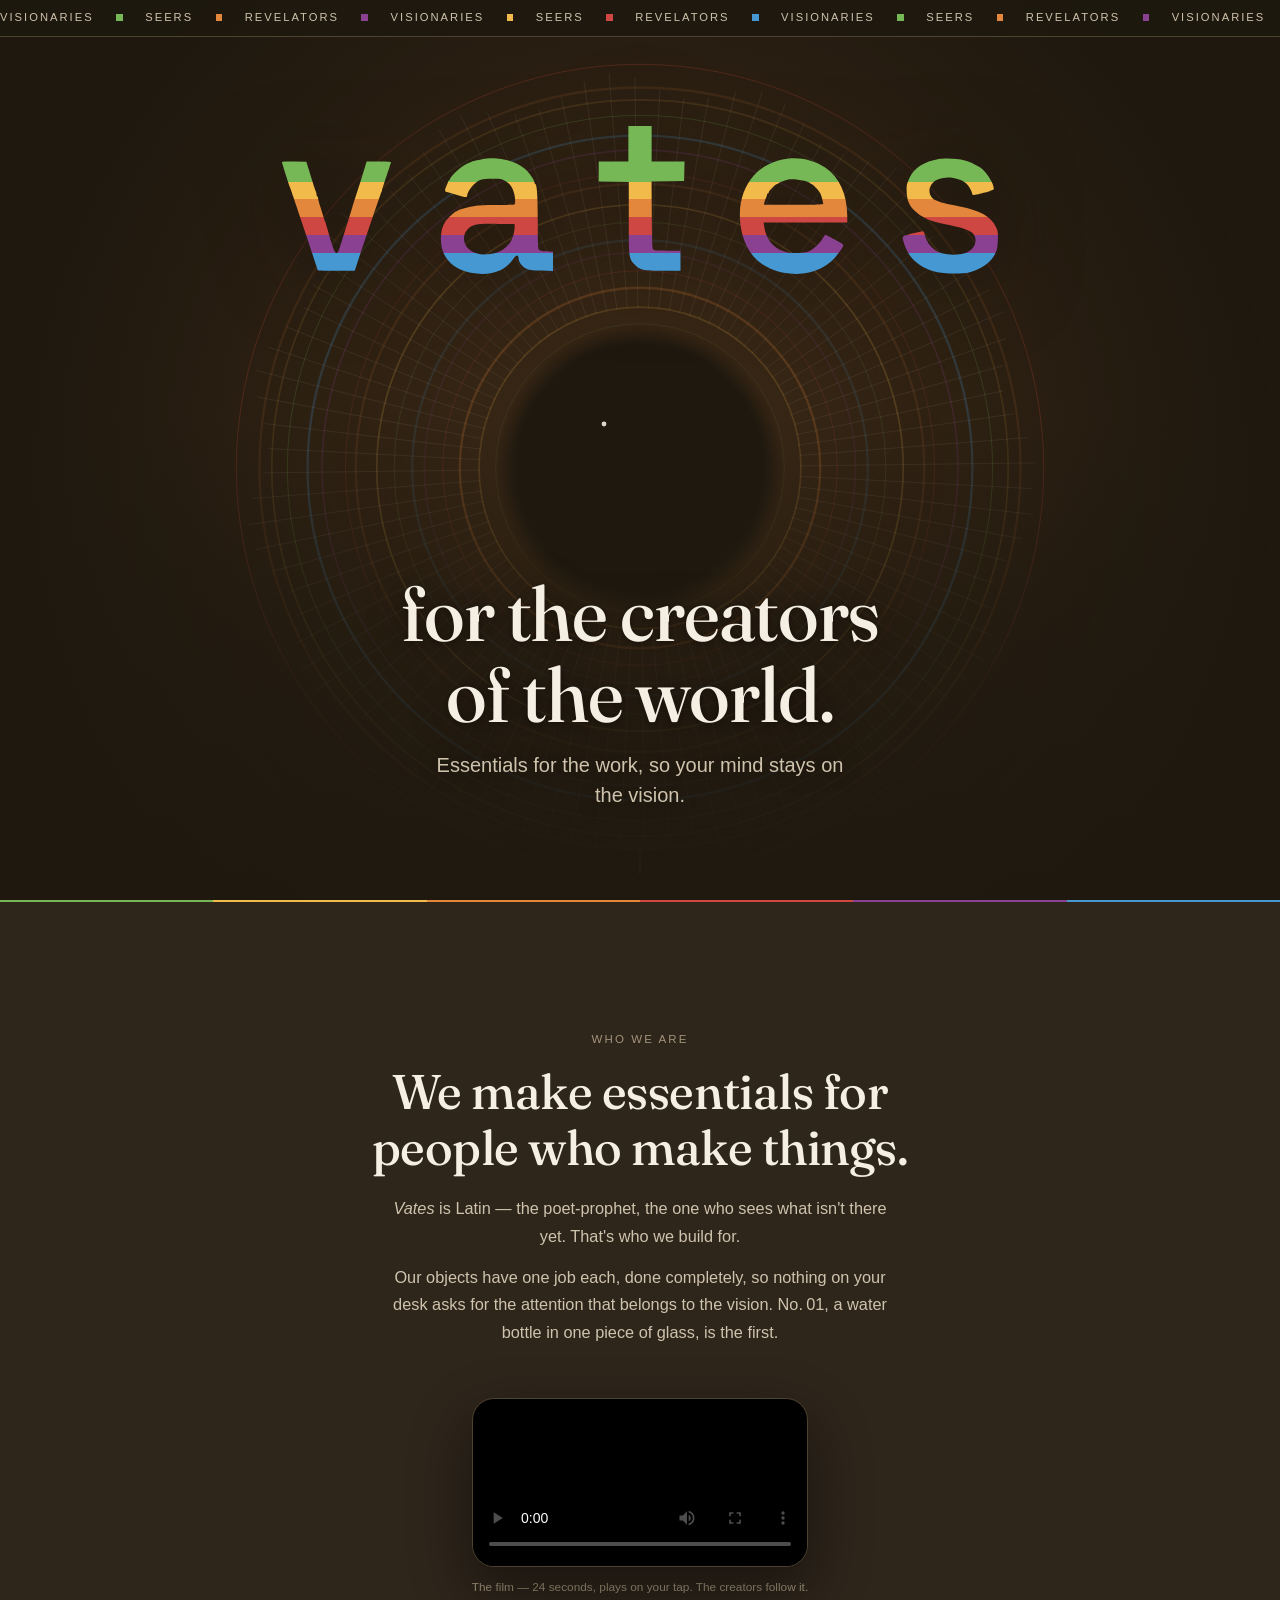
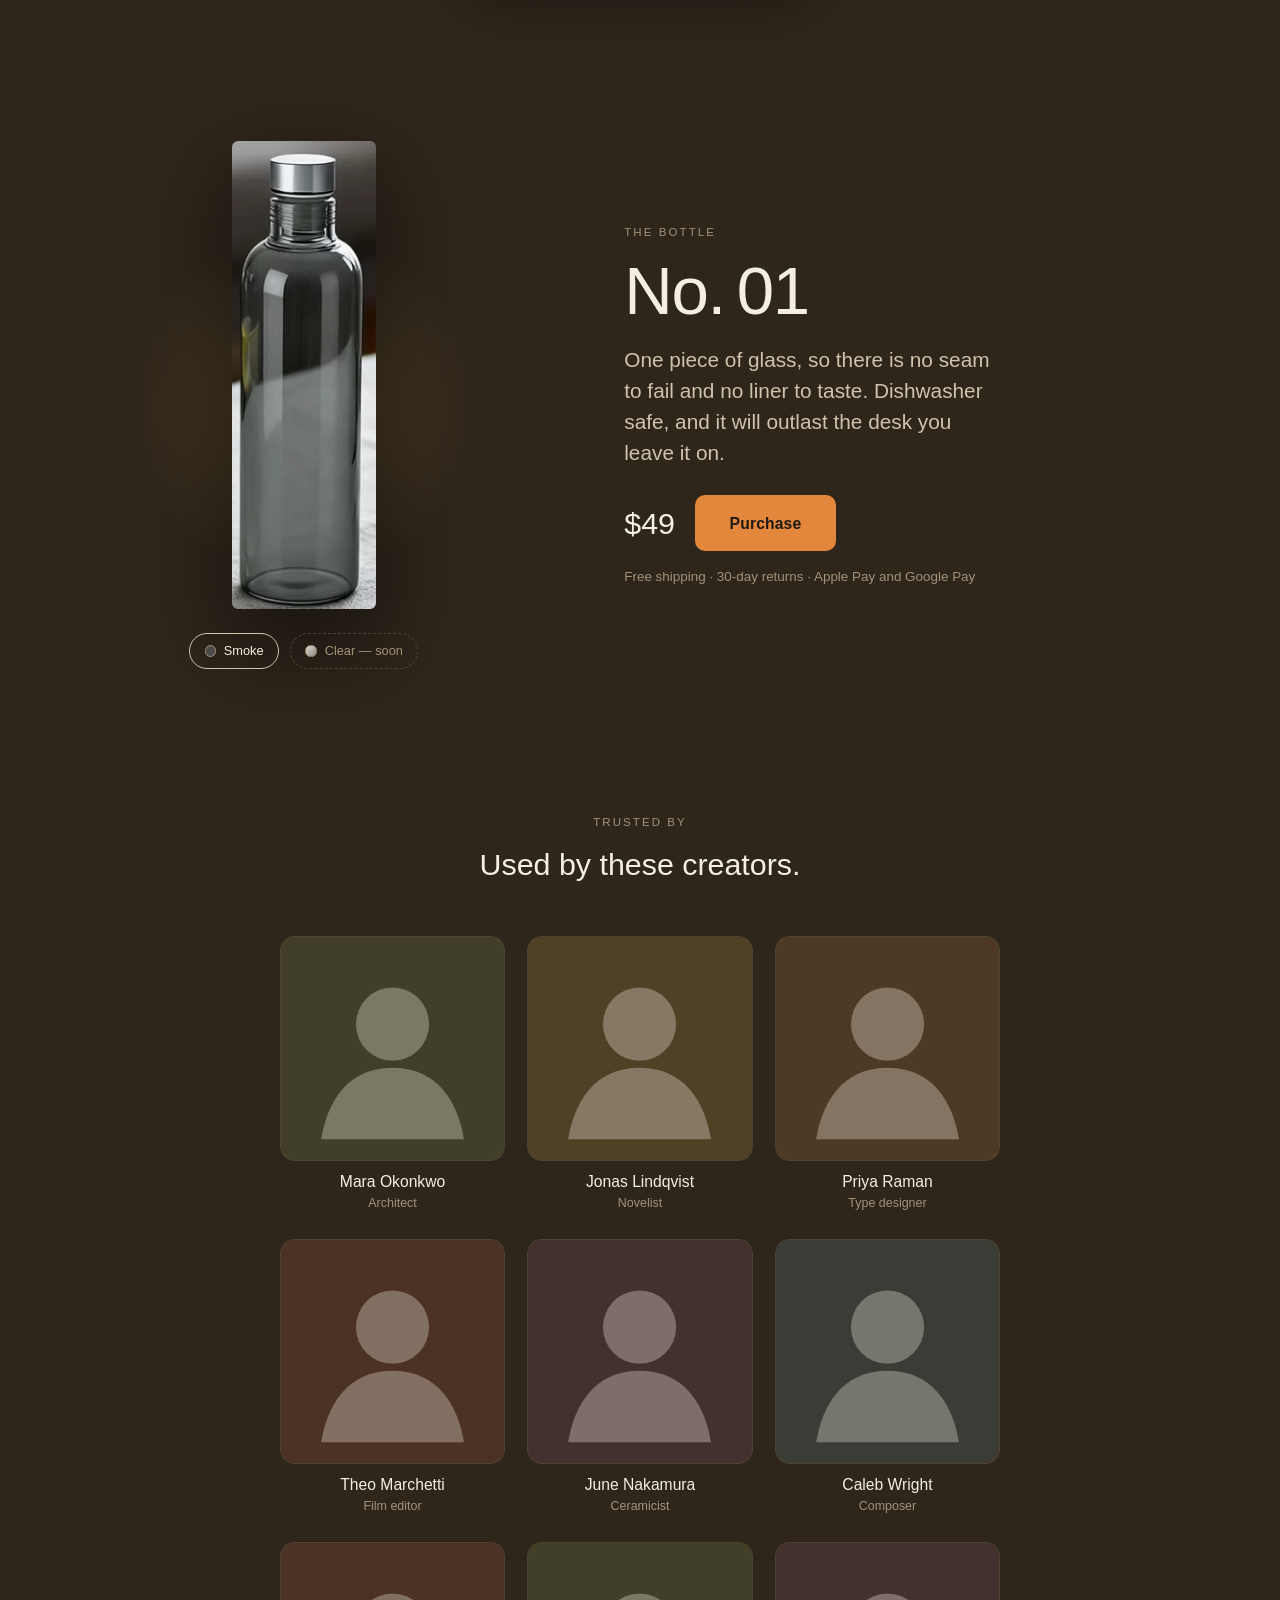
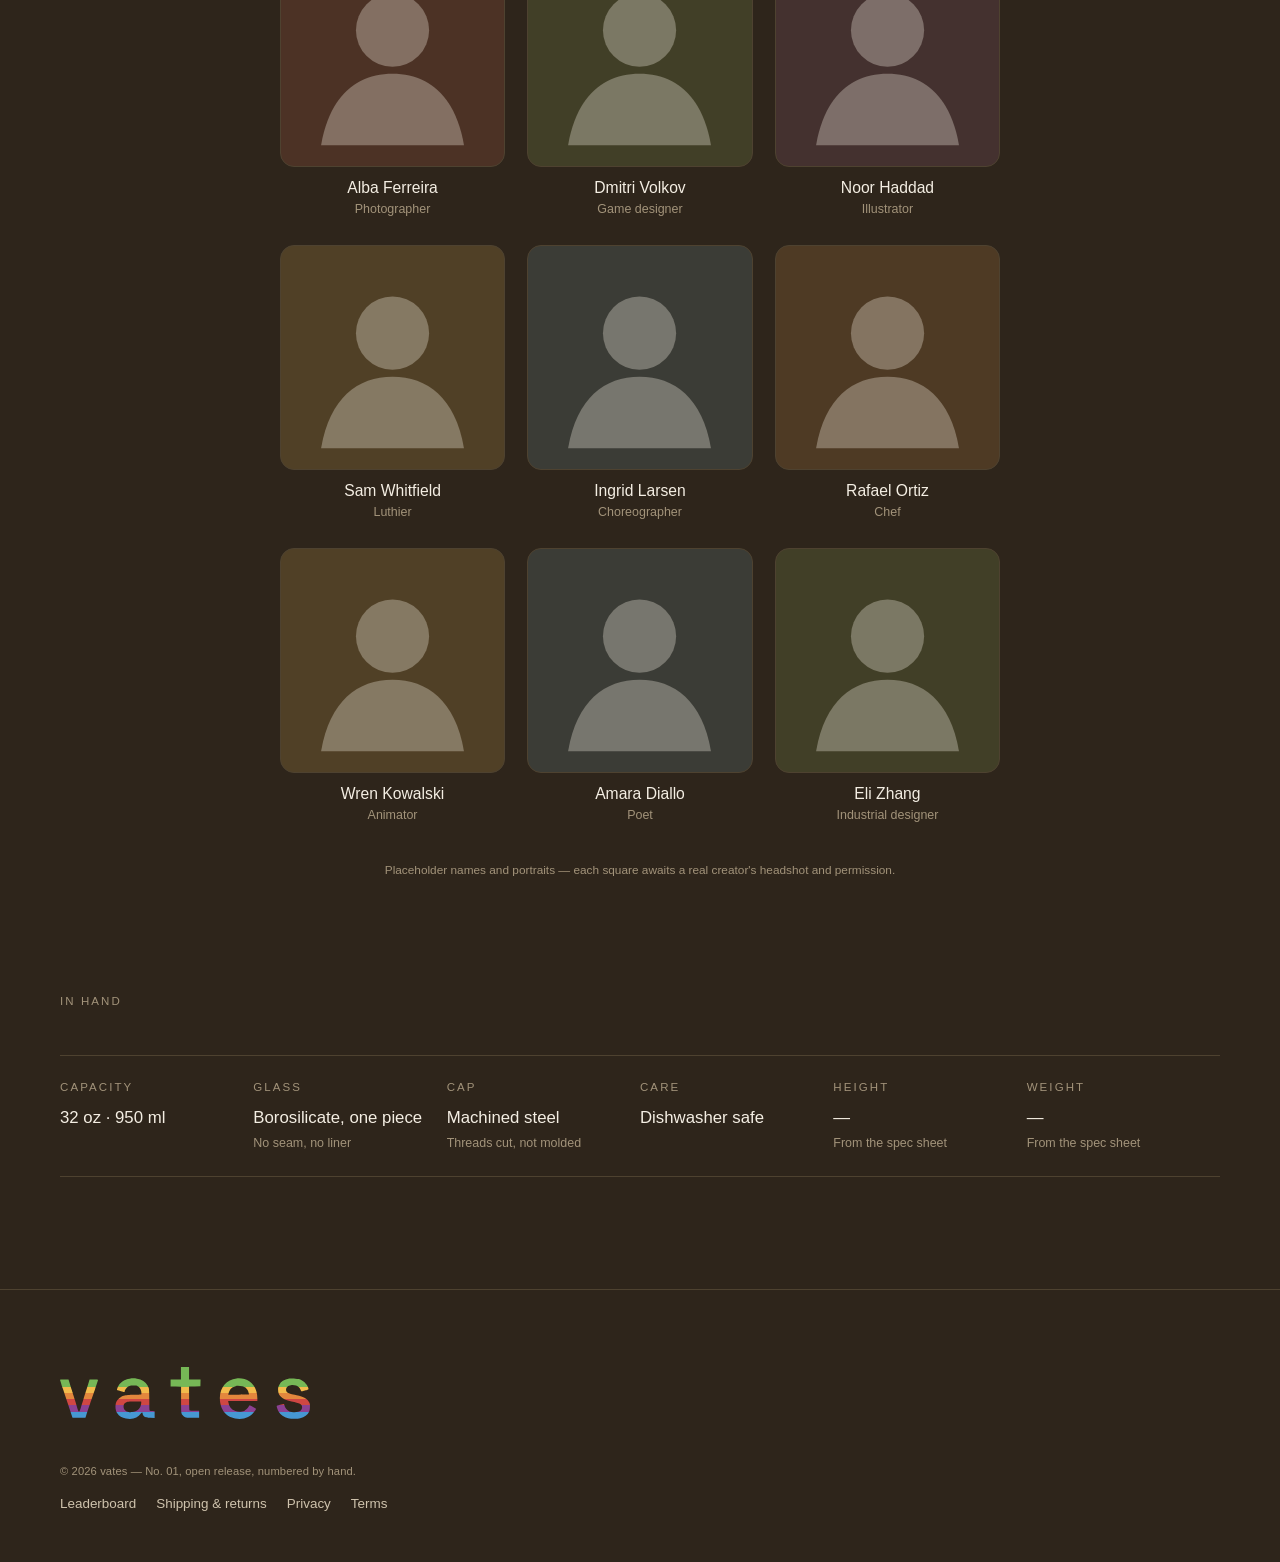
==== commit da926ea1: "Replace the creator form with a leaderboard The form and everything holding it up is gone: creators." ====
--- a/index.html
+++ b/index.html
@@ -317,8 +317,7 @@
         <li class="trust__card"><svg class="trust__face trust__face--1" viewBox="0 0 64 64" role="img" aria-label="Placeholder portrait"><use href="#avatar-sil"/></svg><p class="trust__name">Eli Zhang</p><p class="trust__role">Industrial designer</p></li>
       </ul>
       <p class="trust__fineprint">Placeholder names and portraits — each square awaits a real
-        creator's headshot and permission. <a href="creators.html">If you make things,
-        we will send you one</a>.</p>
+        creator's headshot and permission.</p>
     </div>
   </section>
 
@@ -347,7 +346,7 @@
     </p>
     <p class="site-footer__meta">© <span id="year">2026</span> vates — No. 01, open release, numbered by hand.</p>
     <p class="site-footer__links">
-      <a href="creators.html">For creators</a>
+      <a href="leaderboard.html">Leaderboard</a>
       <a href="shipping.html">Shipping &amp; returns</a>
       <a href="privacy.html">Privacy</a>
       <a href="terms.html">Terms</a>
--- a/assets/css/styles.css
+++ b/assets/css/styles.css
@@ -588,84 +588,75 @@
 .page .site-footer__meta { margin-top: 0; }
 .page .page__main { padding-bottom: clamp(2.5rem, 6vw, 4rem); }
 
-/* ── The creator form ───────────────────────────────────────
-   creators.html only. Fields sit on the elevated panel so the
-   form reads as a distinct object on the page rather than more
-   prose, and every control shares one border colour so the
-   grid of them stays quiet. */
-.prose code {
-  font-size: 0.92em;
-  padding: 0.1em 0.35em;
-  border-radius: var(--radius-sm);
-  background: var(--panel);
-  color: var(--ink);
-}
-.prose__rate { color: var(--ink); }
-.prose__rate strong { font-weight: 600; }
-
-.cform {
-  margin-top: clamp(2.5rem, 6vw, 4rem);
-  padding: clamp(1.5rem, 4vw, 2.25rem);
-  border: 1px solid var(--line);
+/* ── The leaderboard ────────────────────────────────────────
+   leaderboard.html only. A table rather than a grid of cards:
+   the whole point is comparing one column down its length. */
+.vh {
+  position: absolute; width: 1px; height: 1px;
+  padding: 0; margin: -1px; overflow: hidden;
+  clip-path: inset(50%); white-space: nowrap;
+}
+
+.board { margin-top: clamp(2rem, 5vw, 3rem); }
+.board__state {
+  padding: clamp(1.75rem, 5vw, 2.75rem);
+  border: 1px dashed var(--line);
   border-radius: var(--radius-lg);
-  background: var(--panel);
-}
-.cform__title { font-size: clamp(1.3rem, 3vw, 1.6rem); font-weight: 500; line-height: 1.2; }
-.cform__note { margin-top: 0.6rem; font-size: 0.9rem; color: var(--ink-3); }
-
-.cform__row { display: grid; gap: 1rem; grid-template-columns: 1fr 1fr; }
-.cform__row + .cform__row, .cform__row + .field, .field + .field { margin-top: 1rem; }
-/* …but two fields sharing a row are columns, not stacked blocks:
-   the sibling margin above would drop the right-hand one by 1rem
-   and knock the two labels off the same line. */
-.cform__row > .field + .field { margin-top: 0; }
-.cform .cform__row:first-of-type { margin-top: clamp(1.5rem, 3vw, 2rem); }
-
-.field { display: grid; gap: 0.4rem; min-width: 0; }
-.field label {
-  font-size: 0.78rem;
-  letter-spacing: 0.06em;
+  color: var(--ink-3);
+  font-size: 0.98rem;
+  line-height: 1.6;
+  text-align: center;
+}
+
+.board__table { width: 100%; border-collapse: collapse; }
+.board__table thead th {
+  padding: 0 0 0.7rem;
+  font-size: 0.72rem;
+  font-weight: 500;
+  letter-spacing: 0.18em;
   text-transform: uppercase;
   color: var(--ink-3);
-}
-.field input, .field select, .field textarea {
-  width: 100%;
-  padding: 0.7rem 0.8rem;
-  font: inherit;
-  font-size: 0.98rem;
-  color: var(--ink);
-  background: var(--ground-deep);
-  border: 1px solid var(--line);
-  border-radius: var(--radius-sm);
-}
-.field textarea { resize: vertical; line-height: 1.5; }
-.field input::placeholder, .field textarea::placeholder { color: var(--ink-3); }
-
-.consents { margin-top: 1.6rem; border: 0; padding: 0; }
-.consents legend { color: var(--ink-3); padding: 0; }
-.consent {
-  display: grid;
-  grid-template-columns: auto 1fr;
-  gap: 0.7rem;
-  align-items: start;
-  margin-top: 0.9rem;
+  text-align: left;
+  border-bottom: 1px solid var(--line);
+}
+.board__table tbody td {
+  padding: 0.95rem 0;
+  border-bottom: 1px solid var(--line);
+  font-size: clamp(0.95rem, 2.2vw, 1.05rem);
+  color: var(--ink-2);
+  vertical-align: baseline;
+}
+.board__table tbody tr:last-child td { border-bottom: 0; }
+
+.board__rank {
+  width: 2.5rem;
+  color: var(--ink-3);
+  font-variant-numeric: tabular-nums;
+}
+.board__who { color: var(--ink); font-weight: 500; }
+.board__num { text-align: right; font-variant-numeric: tabular-nums; }
+.board__earned { color: var(--ink); font-weight: 600; }
+
+/* The top three carry the accent, which is the only ornament the
+   table gets — a medal column would be one more thing to read. */
+.board__table tbody tr.is-top .board__rank,
+.board__table tbody tr.is-top .board__earned { color: var(--accent); }
+
+.board__updated { margin-top: 1rem; font-size: 0.8rem; color: var(--ink-3); }
+
+.board__join {
+  margin-top: clamp(2rem, 5vw, 3rem);
+  padding-top: clamp(1.25rem, 3vw, 1.75rem);
+  border-top: 1px solid var(--line);
   font-size: 0.9rem;
-  line-height: 1.55;
-  color: var(--ink-2);
-  cursor: pointer;
-}
-.consent input { margin-top: 0.25rem; width: 1rem; height: 1rem; accent-color: var(--accent); }
-.consent strong { color: var(--ink); font-weight: 600; }
-
-.cform button[type="submit"] { margin-top: 1.75rem; }
-
-.cform__status { margin-top: 0.9rem; font-size: 0.9rem; color: var(--ink-2); }
-.cform__status.is-bad { color: #e3873d; }
-.cform__fineprint { margin-top: 1.1rem; font-size: 0.8rem; line-height: 1.6; color: var(--ink-3); }
-.cform__fineprint a { color: var(--ink-2); }
-
-@media (max-width: 560px) {
-  .cform__row { grid-template-columns: 1fr; }
+  line-height: 1.7;
+  color: var(--ink-3);
+}
+.board__join a { color: var(--ink-2); }
+
+@media (max-width: 460px) {
+  .board__table thead th { font-size: 0.65rem; letter-spacing: 0.12em; }
+  .board__rank { width: 1.75rem; }
 }
 
 /* ── Footer ─────────────────────────────────────────────────── */
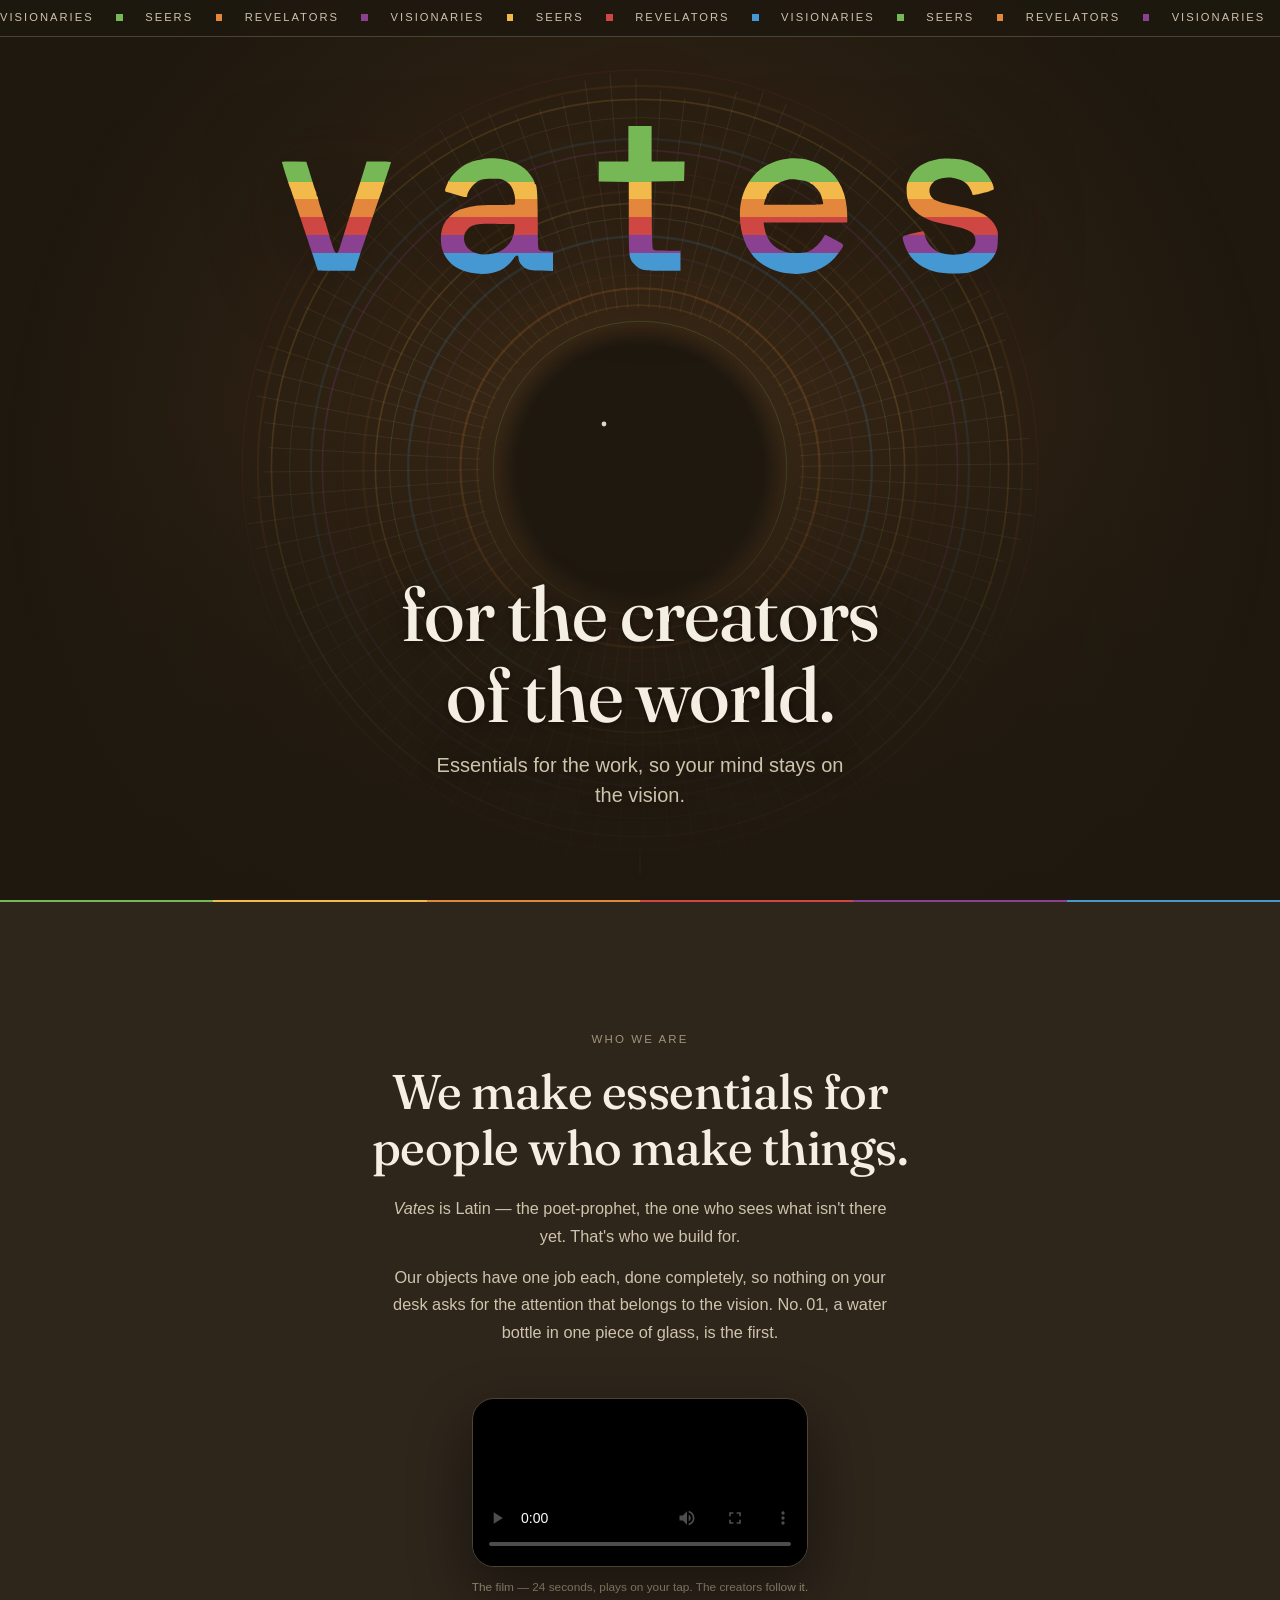
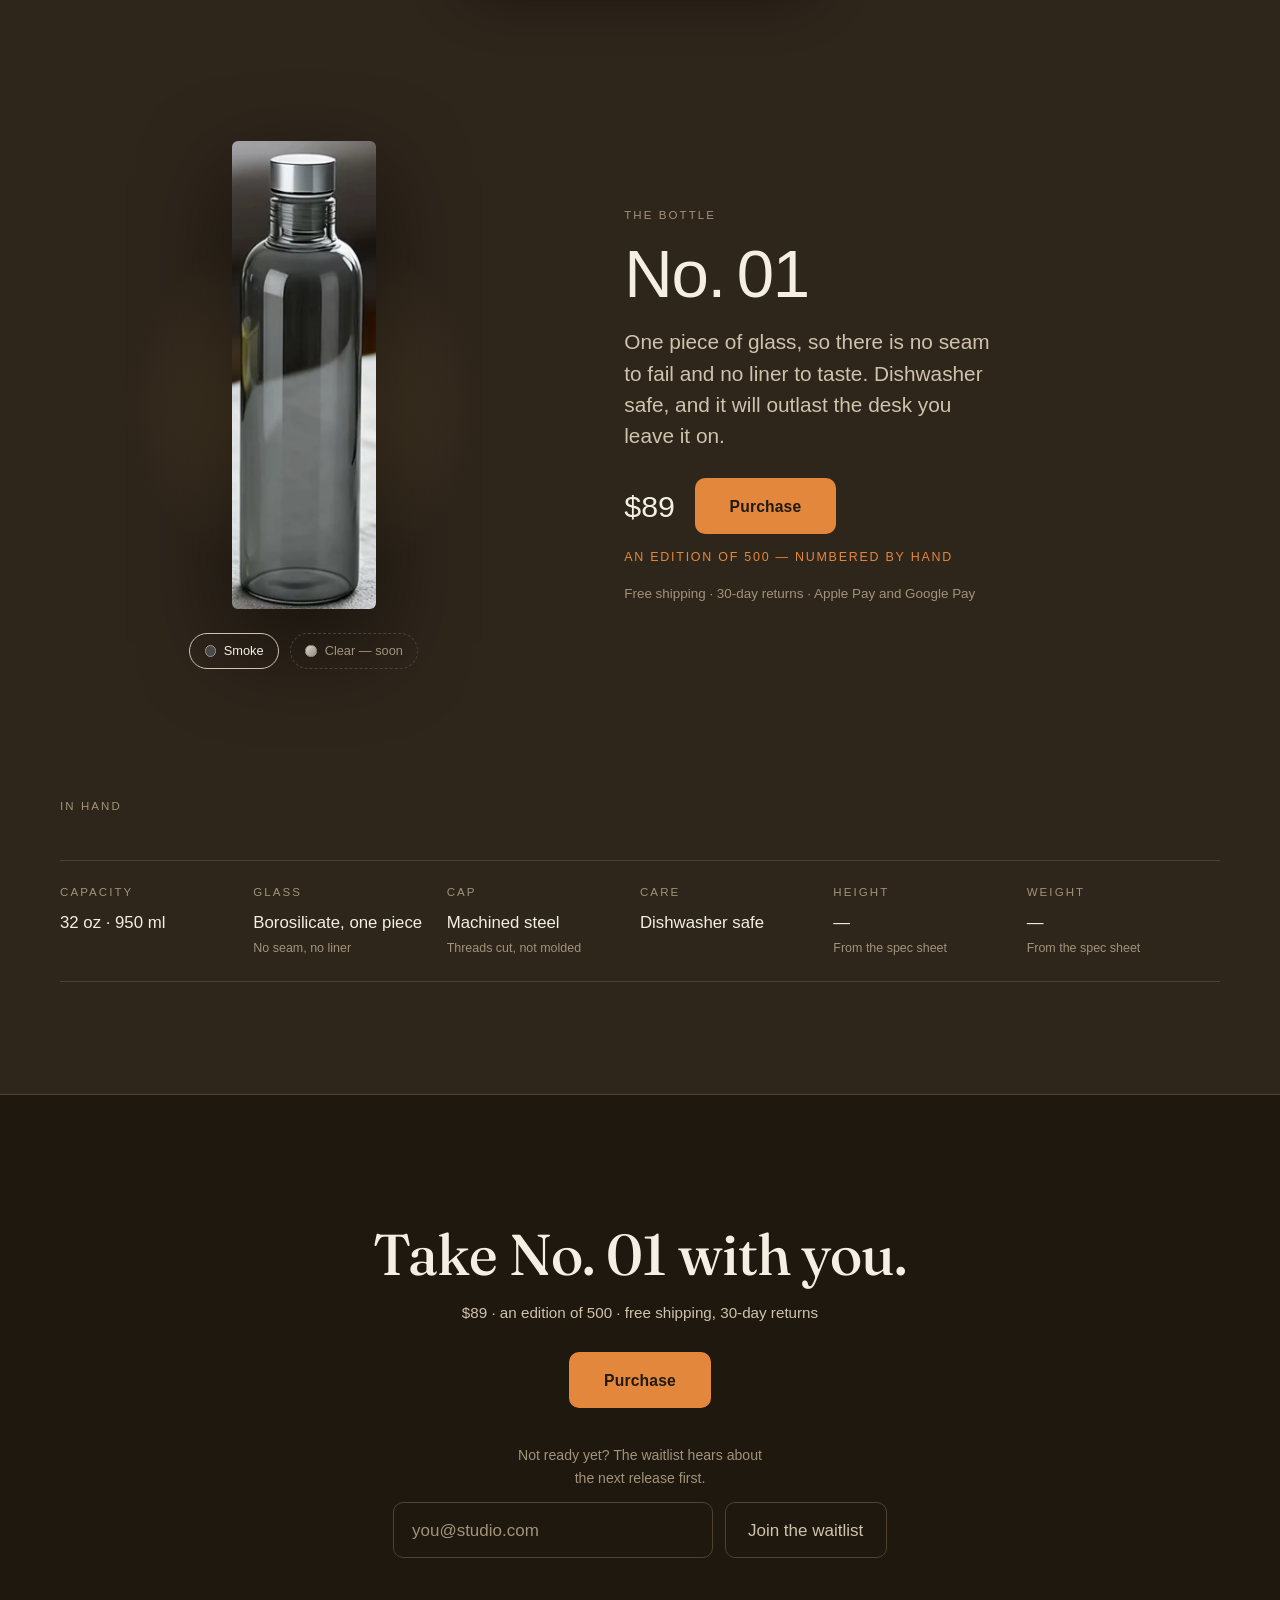
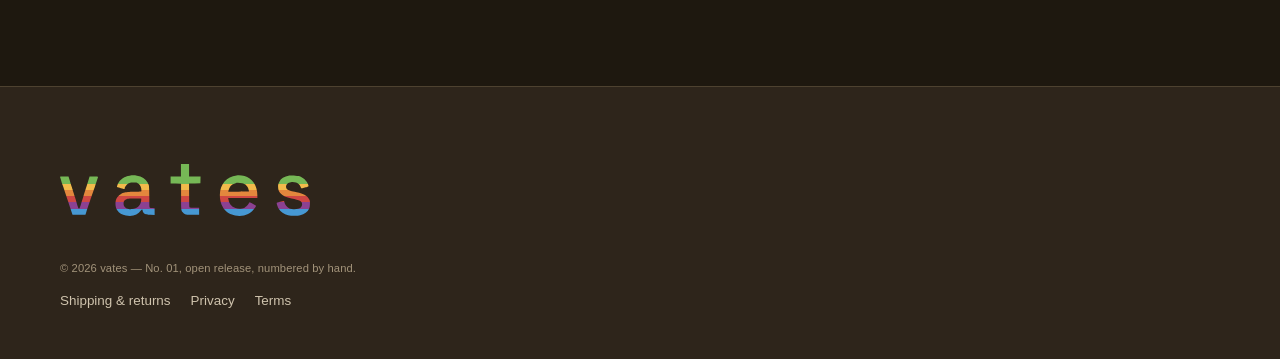
==== commit 9ec496c5: "Raise the price to $89, add the edition line and closing waitlist, retire Trusted-by Price, everywhe" ====
--- a/index.html
+++ b/index.html
@@ -5,7 +5,7 @@
 <meta name="viewport" content="width=device-width, initial-scale=1">
 
 <title>No. 01 — a one-piece glass water bottle | vates</title>
-<meta name="description" content="No. 01 by vates. One piece of borosilicate glass, a machined steel cap, 32 ounces. $49, free shipping, 30-day returns. For the creators of the world.">
+<meta name="description" content="No. 01 by vates. One piece of borosilicate glass, a machined steel cap, 32 ounces. $89, free shipping, 30-day returns. For the creators of the world.">
 <meta name="color-scheme" content="dark">
 <meta name="theme-color" content="#2e251b">
 
@@ -20,14 +20,14 @@
 <meta property="og:site_name" content="vates">
 <meta property="og:url" content="https://loom-one-lime.vercel.app/">
 <meta property="og:title" content="No. 01 — a one-piece glass water bottle">
-<meta property="og:description" content="One piece of borosilicate glass, a machined steel cap, 32 ounces. $49, free shipping, 30-day returns.">
+<meta property="og:description" content="One piece of borosilicate glass, a machined steel cap, 32 ounces. $89, free shipping, 30-day returns.">
 <meta property="og:image" content="https://loom-one-lime.vercel.app/assets/img/og.jpg">
 <meta property="og:image:width" content="1200">
 <meta property="og:image:height" content="630">
 <meta property="og:image:alt" content="Two No. 01 bottles, one clear and one smoke grey, on a workbench.">
 <meta name="twitter:card" content="summary_large_image">
 <meta name="twitter:title" content="No. 01 — a one-piece glass water bottle">
-<meta name="twitter:description" content="One piece of borosilicate glass, a machined steel cap, 32 ounces. $49, free shipping, 30-day returns.">
+<meta name="twitter:description" content="One piece of borosilicate glass, a machined steel cap, 32 ounces. $89, free shipping, 30-day returns.">
 <meta name="twitter:image" content="https://loom-one-lime.vercel.app/assets/img/og.jpg">
 
 <link rel="icon" href="assets/brand/vates-mark.svg" type="image/svg+xml">
@@ -63,7 +63,7 @@
   "offers": {
     "@type": "Offer",
     "url": "https://loom-one-lime.vercel.app/",
-    "price": "49.00",
+    "price": "89.00",
     "priceCurrency": "USD",
     "availability": "https://schema.org/InStock",
     "itemCondition": "https://schema.org/NewCondition",
@@ -87,18 +87,6 @@
 <body>
 
 <a class="skip-link" href="#main">Skip to content</a>
-
-<!-- Placeholder portrait for the Trusted-by grid: a silhouette that
-     holds each creator's square until a real, permission-granted
-     headshot replaces it. -->
-<svg width="0" height="0" style="position:absolute" aria-hidden="true">
-  <defs>
-    <g id="avatar-sil" fill="currentColor">
-      <circle cx="32" cy="25" r="10.5"/>
-      <path d="M11.5 58 c2.5 -14.5 10.5 -20.5 20.5 -20.5 s18 6 20.5 20.5 z"/>
-    </g>
-  </defs>
-</svg>
 
 <main id="main">
 
@@ -278,46 +266,22 @@
           no liner to taste. Dishwasher safe, and it will outlast the desk you
           leave it on.</p>
         <form class="purchase" id="purchase-form">
-          <span class="product__price">$49</span>
+          <span class="product__price">$89</span>
           <button type="submit" class="btn btn--primary">Purchase</button>
         </form>
+        <!-- Reads window.VATES.product.edition in config.js. With no number
+             set, this line stands as written — true as long as the run is
+             actually capped at editionTotal. Set edition.number once real
+             inventory exists and app.js upgrades it to "No. 041 of 500" on
+             its own. Never fed by anything that counts on its own: a figure
+             that ticks up, or a number nobody can verify, is fabricated
+             scarcity — a trust problem first and a regulatory one (FTC,
+             CMA) second. -->
+        <p class="product__edition" id="product-edition">An edition of 500 — numbered by hand</p>
         <p class="purchase__trust">
           Free shipping · 30-day returns · Apple&nbsp;Pay and Google&nbsp;Pay
         </p>
       </div>
-    </div>
-  </section>
-
-  <!-- ── Trusted by ──────────────────────────────────────────
-       Placeholder identities. Every name and portrait here must be
-       replaced with a real creator who has given permission before
-       this section can honestly ship — the silhouettes hold the
-       layout, and the fineprint below the grid says so on the page. -->
-  <section class="trust" id="trust">
-    <div class="container">
-      <div class="trust__head">
-        <p class="label">Trusted by</p>
-        <h2 class="trust__lead">Used by these creators.</h2>
-      </div>
-      <ul class="trust__grid">
-        <li class="trust__card"><svg class="trust__face trust__face--1" viewBox="0 0 64 64" role="img" aria-label="Placeholder portrait"><use href="#avatar-sil"/></svg><p class="trust__name">Mara Okonkwo</p><p class="trust__role">Architect</p></li>
-        <li class="trust__card"><svg class="trust__face trust__face--2" viewBox="0 0 64 64" role="img" aria-label="Placeholder portrait"><use href="#avatar-sil"/></svg><p class="trust__name">Jonas Lindqvist</p><p class="trust__role">Novelist</p></li>
-        <li class="trust__card"><svg class="trust__face trust__face--3" viewBox="0 0 64 64" role="img" aria-label="Placeholder portrait"><use href="#avatar-sil"/></svg><p class="trust__name">Priya Raman</p><p class="trust__role">Type designer</p></li>
-        <li class="trust__card"><svg class="trust__face trust__face--4" viewBox="0 0 64 64" role="img" aria-label="Placeholder portrait"><use href="#avatar-sil"/></svg><p class="trust__name">Theo Marchetti</p><p class="trust__role">Film editor</p></li>
-        <li class="trust__card"><svg class="trust__face trust__face--5" viewBox="0 0 64 64" role="img" aria-label="Placeholder portrait"><use href="#avatar-sil"/></svg><p class="trust__name">June Nakamura</p><p class="trust__role">Ceramicist</p></li>
-        <li class="trust__card"><svg class="trust__face trust__face--6" viewBox="0 0 64 64" role="img" aria-label="Placeholder portrait"><use href="#avatar-sil"/></svg><p class="trust__name">Caleb Wright</p><p class="trust__role">Composer</p></li>
-        <li class="trust__card"><svg class="trust__face trust__face--4" viewBox="0 0 64 64" role="img" aria-label="Placeholder portrait"><use href="#avatar-sil"/></svg><p class="trust__name">Alba Ferreira</p><p class="trust__role">Photographer</p></li>
-        <li class="trust__card"><svg class="trust__face trust__face--1" viewBox="0 0 64 64" role="img" aria-label="Placeholder portrait"><use href="#avatar-sil"/></svg><p class="trust__name">Dmitri Volkov</p><p class="trust__role">Game designer</p></li>
-        <li class="trust__card"><svg class="trust__face trust__face--5" viewBox="0 0 64 64" role="img" aria-label="Placeholder portrait"><use href="#avatar-sil"/></svg><p class="trust__name">Noor Haddad</p><p class="trust__role">Illustrator</p></li>
-        <li class="trust__card"><svg class="trust__face trust__face--2" viewBox="0 0 64 64" role="img" aria-label="Placeholder portrait"><use href="#avatar-sil"/></svg><p class="trust__name">Sam Whitfield</p><p class="trust__role">Luthier</p></li>
-        <li class="trust__card"><svg class="trust__face trust__face--6" viewBox="0 0 64 64" role="img" aria-label="Placeholder portrait"><use href="#avatar-sil"/></svg><p class="trust__name">Ingrid Larsen</p><p class="trust__role">Choreographer</p></li>
-        <li class="trust__card"><svg class="trust__face trust__face--3" viewBox="0 0 64 64" role="img" aria-label="Placeholder portrait"><use href="#avatar-sil"/></svg><p class="trust__name">Rafael Ortiz</p><p class="trust__role">Chef</p></li>
-        <li class="trust__card"><svg class="trust__face trust__face--2" viewBox="0 0 64 64" role="img" aria-label="Placeholder portrait"><use href="#avatar-sil"/></svg><p class="trust__name">Wren Kowalski</p><p class="trust__role">Animator</p></li>
-        <li class="trust__card"><svg class="trust__face trust__face--6" viewBox="0 0 64 64" role="img" aria-label="Placeholder portrait"><use href="#avatar-sil"/></svg><p class="trust__name">Amara Diallo</p><p class="trust__role">Poet</p></li>
-        <li class="trust__card"><svg class="trust__face trust__face--1" viewBox="0 0 64 64" role="img" aria-label="Placeholder portrait"><use href="#avatar-sil"/></svg><p class="trust__name">Eli Zhang</p><p class="trust__role">Industrial designer</p></li>
-      </ul>
-      <p class="trust__fineprint">Placeholder names and portraits — each square awaits a real
-        creator's headshot and permission.</p>
     </div>
   </section>
 
@@ -338,6 +302,28 @@
 
 </main>
 
+<!-- ── The closing ask ───────────────────────────────────────── -->
+<section class="cta" id="cta">
+  <div class="container cta__inner">
+    <h2 class="cta__tag">Take No.&thinsp;01 with you.</h2>
+    <p class="cta__sub">$89 · an edition of 500 · free shipping, 30-day returns</p>
+    <div class="cta__row">
+      <button type="button" class="btn btn--primary" data-purchase>Purchase</button>
+    </div>
+    <!-- A demonstration until it has somewhere real to send an address:
+         see the note in app.js's waitlist handler. -->
+    <form class="waitlist" id="waitlist">
+      <label class="waitlist__label" for="waitlist-email">Not ready yet? The waitlist hears about the next release first.</label>
+      <div class="waitlist__row">
+        <input class="waitlist__input" id="waitlist-email" type="email" required
+               placeholder="you@studio.com" autocomplete="email">
+        <button type="submit" class="waitlist__btn">Join the waitlist</button>
+      </div>
+      <p class="waitlist__note" id="waitlist-note" role="status" hidden></p>
+    </form>
+  </div>
+</section>
+
 <!-- ── Footer ────────────────────────────────────────────────── -->
 <footer class="site-footer">
   <div class="container site-footer__inner">
@@ -346,7 +332,6 @@
     </p>
     <p class="site-footer__meta">© <span id="year">2026</span> vates — No. 01, open release, numbered by hand.</p>
     <p class="site-footer__links">
-      <a href="leaderboard.html">Leaderboard</a>
       <a href="shipping.html">Shipping &amp; returns</a>
       <a href="privacy.html">Privacy</a>
       <a href="terms.html">Terms</a>
--- a/assets/css/styles.css
+++ b/assets/css/styles.css
@@ -464,48 +464,13 @@
   gap: 1rem 1.25rem;
 }
 .purchase__trust { margin-top: 0.9rem; font-size: 0.84rem; color: var(--ink-3); }
-
-/* ── Trusted by ─────────────────────────────────────────────── */
-.trust { padding-block: clamp(4.5rem, 10vw, 8rem) 0; }
-.trust__head { text-align: center; display: grid; justify-items: center; }
-.trust__lead {
+.product__edition {
   margin-top: 0.9rem;
-  font-size: clamp(1.35rem, 2.6vw, 1.9rem);
-  font-weight: 500;
-  line-height: 1.3;
-  text-wrap: balance;
-}
-.trust__grid {
-  margin-top: clamp(2rem, 4.5vw, 3.2rem);
-  width: min(720px, 100%);
-  margin-inline: auto;
-  display: grid;
-  grid-template-columns: repeat(3, minmax(0, 1fr));
-  gap: clamp(0.9rem, 2.5vw, 1.6rem) clamp(0.8rem, 2vw, 1.4rem);
-}
-.trust__card { margin: 0; text-align: center; }
-.trust__face {
-  width: 100%;
-  aspect-ratio: 1;
-  border: 1px solid var(--line);
-  border-radius: var(--radius-md);
-  color: rgba(244, 238, 227, 0.32);   /* the silhouette's ink */
-}
-/* Each square tinted from one of the wordmark's bands, kept near the
-   ground so the grid reads warm and even, not like a flag. */
-.trust__face--1 { background: color-mix(in srgb, #76b856 12%, var(--panel)); }
-.trust__face--2 { background: color-mix(in srgb, #f2ba4b 12%, var(--panel)); }
-.trust__face--3 { background: color-mix(in srgb, #e3873d 12%, var(--panel)); }
-.trust__face--4 { background: color-mix(in srgb, #cf4743 12%, var(--panel)); }
-.trust__face--5 { background: color-mix(in srgb, #8b4192 12%, var(--panel)); }
-.trust__face--6 { background: color-mix(in srgb, #4698d3 12%, var(--panel)); }
-.trust__name { margin-top: 0.65rem; font-size: clamp(0.84rem, 1.5vw, 0.98rem); font-weight: 500; line-height: 1.3; }
-.trust__role { margin-top: 0.1rem; font-size: clamp(0.7rem, 1.3vw, 0.78rem); color: var(--ink-3); }
-.trust__fineprint {
-  margin-top: clamp(1.6rem, 3vw, 2.2rem);
-  text-align: center;
-  font-size: 0.74rem;
-  color: var(--ink-3);
+  font-size: 0.78rem;
+  letter-spacing: 0.14em;
+  text-transform: uppercase;
+  color: var(--accent);
+  font-variant-numeric: tabular-nums;
 }
 
 /* ── In hand ────────────────────────────────────────────────── */
@@ -588,75 +553,54 @@
 .page .site-footer__meta { margin-top: 0; }
 .page .page__main { padding-bottom: clamp(2.5rem, 6vw, 4rem); }
 
-/* ── The leaderboard ────────────────────────────────────────
-   leaderboard.html only. A table rather than a grid of cards:
-   the whole point is comparing one column down its length. */
-.vh {
-  position: absolute; width: 1px; height: 1px;
-  padding: 0; margin: -1px; overflow: hidden;
-  clip-path: inset(50%); white-space: nowrap;
-}
-
-.board { margin-top: clamp(2rem, 5vw, 3rem); }
-.board__state {
-  padding: clamp(1.75rem, 5vw, 2.75rem);
-  border: 1px dashed var(--line);
-  border-radius: var(--radius-lg);
-  color: var(--ink-3);
-  font-size: 0.98rem;
-  line-height: 1.6;
+/* ── The closing ask ────────────────────────────────────────── */
+.cta {
+  padding-block: clamp(4.5rem, 10vw, 8rem);
+  background: var(--ground-deep);
+  border-top: 1px solid var(--line);
+}
+.cta__inner { display: grid; justify-items: center; text-align: center; }
+.cta__tag {
+  font-family: var(--font-display);
+  font-weight: 480;
+  font-size: clamp(2rem, 4.5vw, 3.6rem);
+  line-height: 1.1;
+  letter-spacing: -0.012em;
+  text-wrap: balance;
+}
+.cta__sub { margin-top: 0.9rem; font-size: 0.95rem; color: var(--ink-2); }
+.cta__row { margin-top: clamp(1.4rem, 3vh, 2rem); }
+
+.waitlist { margin-top: clamp(2rem, 4vh, 2.8rem); display: grid; justify-items: center; gap: 0.8rem; }
+.waitlist__label { font-size: 0.88rem; color: var(--ink-3); max-width: 34ch; }
+.waitlist__row { display: flex; flex-wrap: wrap; justify-content: center; gap: 0.7rem; }
+.waitlist__input {
+  width: min(20rem, 74vw);
+  padding: 0.85rem 1.1rem;
+  background: transparent;
+  border: 1px solid var(--line);
+  border-radius: var(--radius-sm);
+  color: var(--ink);
+}
+.waitlist__input::placeholder { color: var(--ink-3); }
+.waitlist__btn {
+  background: transparent;
+  color: var(--ink-2);
+  border: 1px solid var(--line);
+  border-radius: var(--radius-sm);
+  padding: 0.85rem 1.4rem;
+  font-family: var(--font);
+  font-weight: 500;
+  cursor: pointer;
+  transition: border-color 160ms ease, color 160ms ease;
+}
+.waitlist__btn:hover { border-color: var(--ink-3); color: var(--ink); }
+.waitlist__note {
+  margin: 0;
+  font-size: 0.82rem;
+  color: var(--ink-2);
+  max-width: 44ch;
   text-align: center;
-}
-
-.board__table { width: 100%; border-collapse: collapse; }
-.board__table thead th {
-  padding: 0 0 0.7rem;
-  font-size: 0.72rem;
-  font-weight: 500;
-  letter-spacing: 0.18em;
-  text-transform: uppercase;
-  color: var(--ink-3);
-  text-align: left;
-  border-bottom: 1px solid var(--line);
-}
-.board__table tbody td {
-  padding: 0.95rem 0;
-  border-bottom: 1px solid var(--line);
-  font-size: clamp(0.95rem, 2.2vw, 1.05rem);
-  color: var(--ink-2);
-  vertical-align: baseline;
-}
-.board__table tbody tr:last-child td { border-bottom: 0; }
-
-.board__rank {
-  width: 2.5rem;
-  color: var(--ink-3);
-  font-variant-numeric: tabular-nums;
-}
-.board__who { color: var(--ink); font-weight: 500; }
-.board__num { text-align: right; font-variant-numeric: tabular-nums; }
-.board__earned { color: var(--ink); font-weight: 600; }
-
-/* The top three carry the accent, which is the only ornament the
-   table gets — a medal column would be one more thing to read. */
-.board__table tbody tr.is-top .board__rank,
-.board__table tbody tr.is-top .board__earned { color: var(--accent); }
-
-.board__updated { margin-top: 1rem; font-size: 0.8rem; color: var(--ink-3); }
-
-.board__join {
-  margin-top: clamp(2rem, 5vw, 3rem);
-  padding-top: clamp(1.25rem, 3vw, 1.75rem);
-  border-top: 1px solid var(--line);
-  font-size: 0.9rem;
-  line-height: 1.7;
-  color: var(--ink-3);
-}
-.board__join a { color: var(--ink-2); }
-
-@media (max-width: 460px) {
-  .board__table thead th { font-size: 0.65rem; letter-spacing: 0.12em; }
-  .board__rank { width: 1.75rem; }
 }
 
 /* ── Footer ─────────────────────────────────────────────────── */
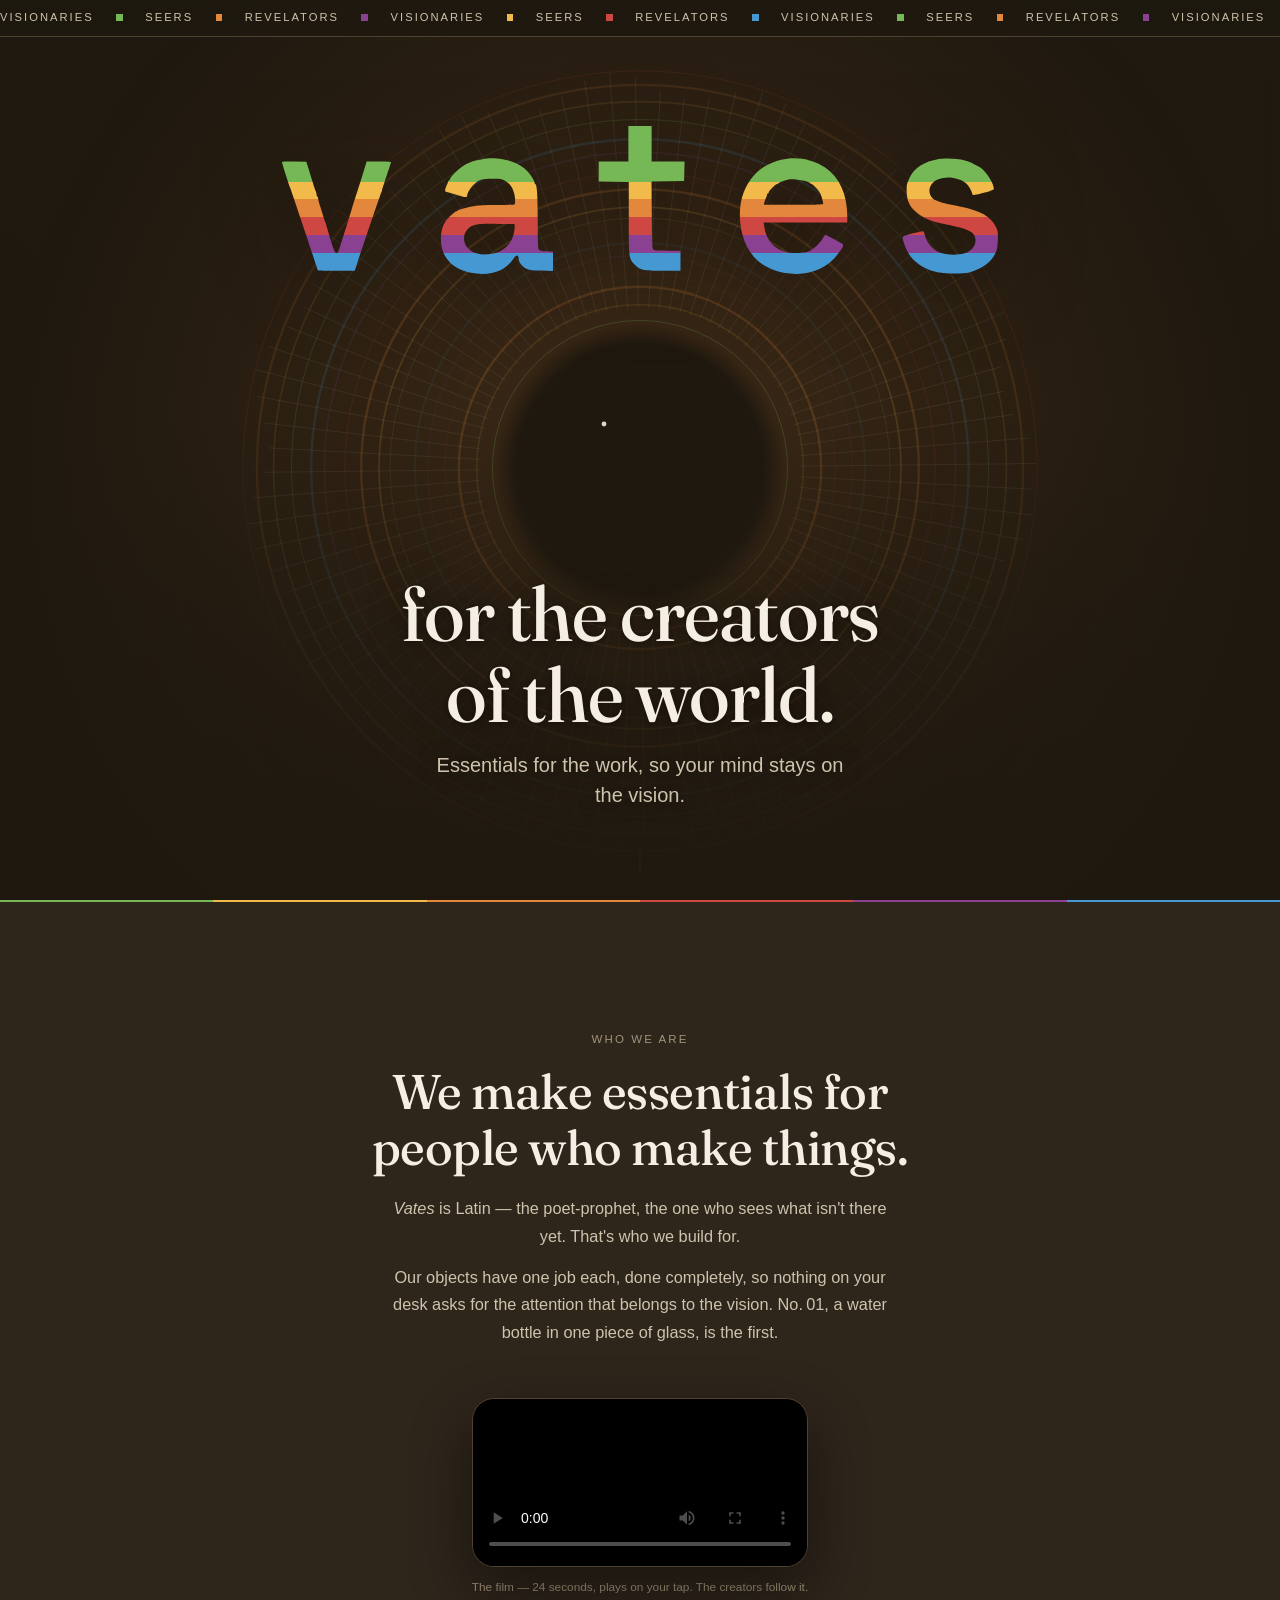
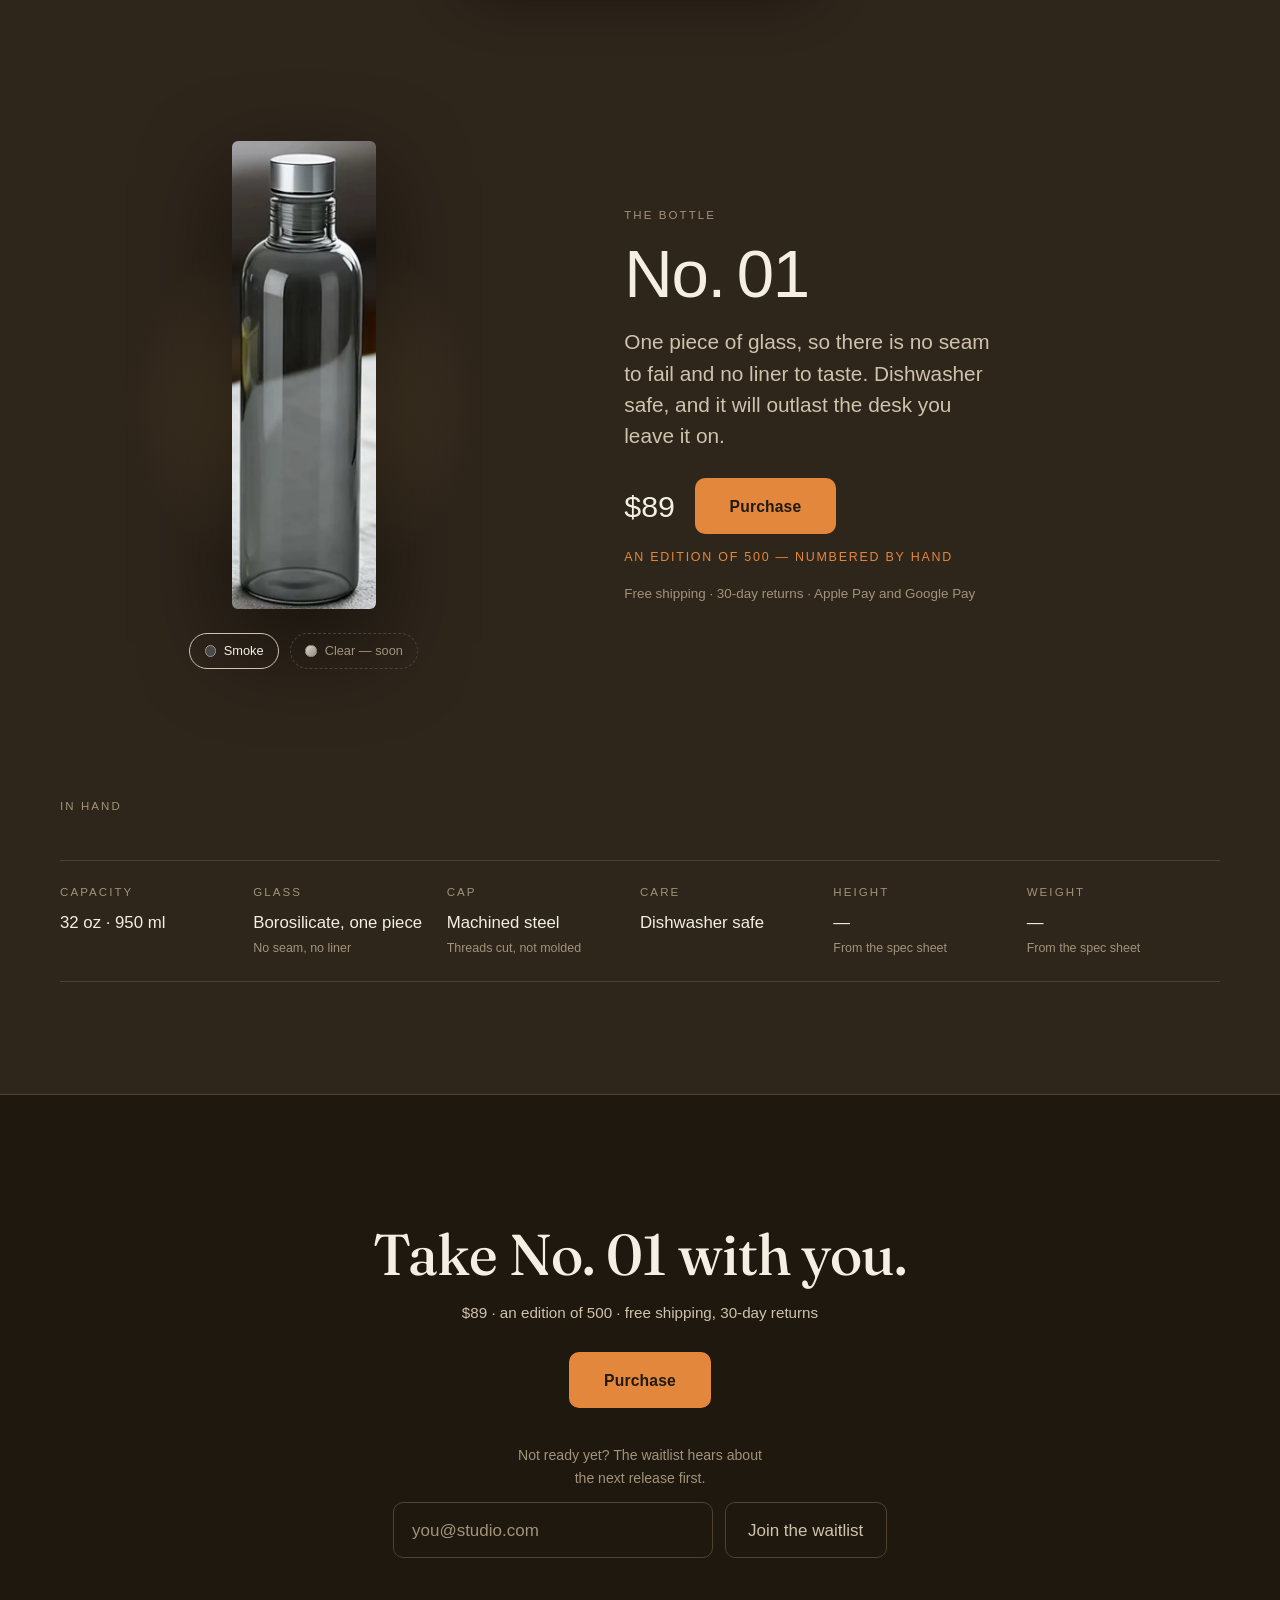
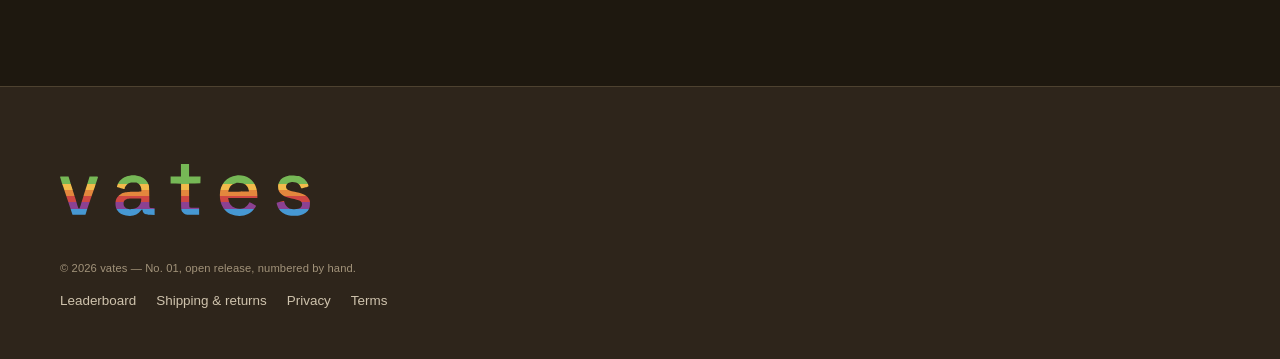
==== commit f5e6fa37: "Merge main: bring in the leaderboard, keep the pricing and structure work # Conflicts: #	README.md #" ====
--- a/index.html
+++ b/index.html
@@ -332,6 +332,7 @@
     </p>
     <p class="site-footer__meta">© <span id="year">2026</span> vates — No. 01, open release, numbered by hand.</p>
     <p class="site-footer__links">
+      <a href="leaderboard.html">Leaderboard</a>
       <a href="shipping.html">Shipping &amp; returns</a>
       <a href="privacy.html">Privacy</a>
       <a href="terms.html">Terms</a>
--- a/assets/css/styles.css
+++ b/assets/css/styles.css
@@ -603,6 +603,77 @@
   text-align: center;
 }
 
+/* ── The leaderboard ────────────────────────────────────────
+   leaderboard.html only. A table rather than a grid of cards:
+   the whole point is comparing one column down its length. */
+.vh {
+  position: absolute; width: 1px; height: 1px;
+  padding: 0; margin: -1px; overflow: hidden;
+  clip-path: inset(50%); white-space: nowrap;
+}
+
+.board { margin-top: clamp(2rem, 5vw, 3rem); }
+.board__state {
+  padding: clamp(1.75rem, 5vw, 2.75rem);
+  border: 1px dashed var(--line);
+  border-radius: var(--radius-lg);
+  color: var(--ink-3);
+  font-size: 0.98rem;
+  line-height: 1.6;
+  text-align: center;
+}
+
+.board__table { width: 100%; border-collapse: collapse; }
+.board__table thead th {
+  padding: 0 0 0.7rem;
+  font-size: 0.72rem;
+  font-weight: 500;
+  letter-spacing: 0.18em;
+  text-transform: uppercase;
+  color: var(--ink-3);
+  text-align: left;
+  border-bottom: 1px solid var(--line);
+}
+.board__table tbody td {
+  padding: 0.95rem 0;
+  border-bottom: 1px solid var(--line);
+  font-size: clamp(0.95rem, 2.2vw, 1.05rem);
+  color: var(--ink-2);
+  vertical-align: baseline;
+}
+.board__table tbody tr:last-child td { border-bottom: 0; }
+
+.board__rank {
+  width: 2.5rem;
+  color: var(--ink-3);
+  font-variant-numeric: tabular-nums;
+}
+.board__who { color: var(--ink); font-weight: 500; }
+.board__num { text-align: right; font-variant-numeric: tabular-nums; }
+.board__earned { color: var(--ink); font-weight: 600; }
+
+/* The top three carry the accent, which is the only ornament the
+   table gets — a medal column would be one more thing to read. */
+.board__table tbody tr.is-top .board__rank,
+.board__table tbody tr.is-top .board__earned { color: var(--accent); }
+
+.board__updated { margin-top: 1rem; font-size: 0.8rem; color: var(--ink-3); }
+
+.board__join {
+  margin-top: clamp(2rem, 5vw, 3rem);
+  padding-top: clamp(1.25rem, 3vw, 1.75rem);
+  border-top: 1px solid var(--line);
+  font-size: 0.9rem;
+  line-height: 1.7;
+  color: var(--ink-3);
+}
+.board__join a { color: var(--ink-2); }
+
+@media (max-width: 460px) {
+  .board__table thead th { font-size: 0.65rem; letter-spacing: 0.12em; }
+  .board__rank { width: 1.75rem; }
+}
+
 /* ── Footer ─────────────────────────────────────────────────── */
 .site-footer {
   border-top: 1px solid var(--line);
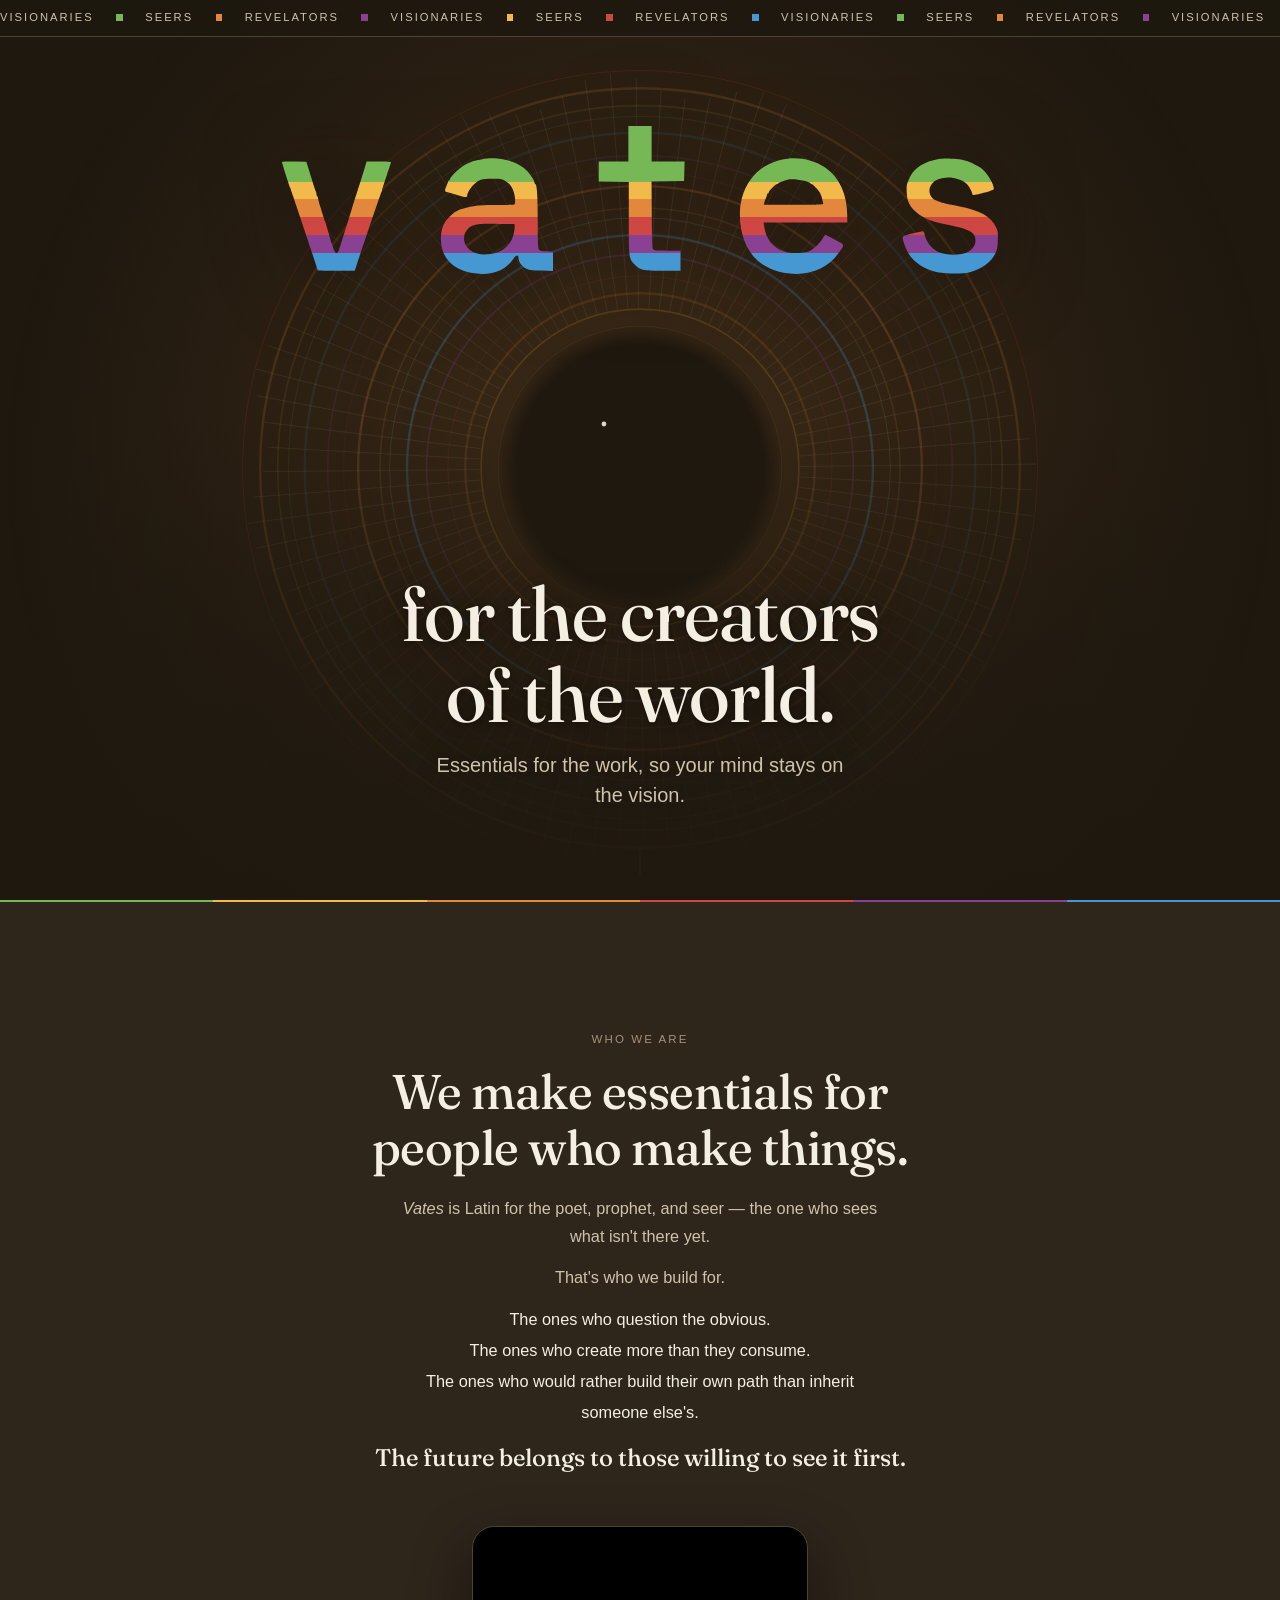
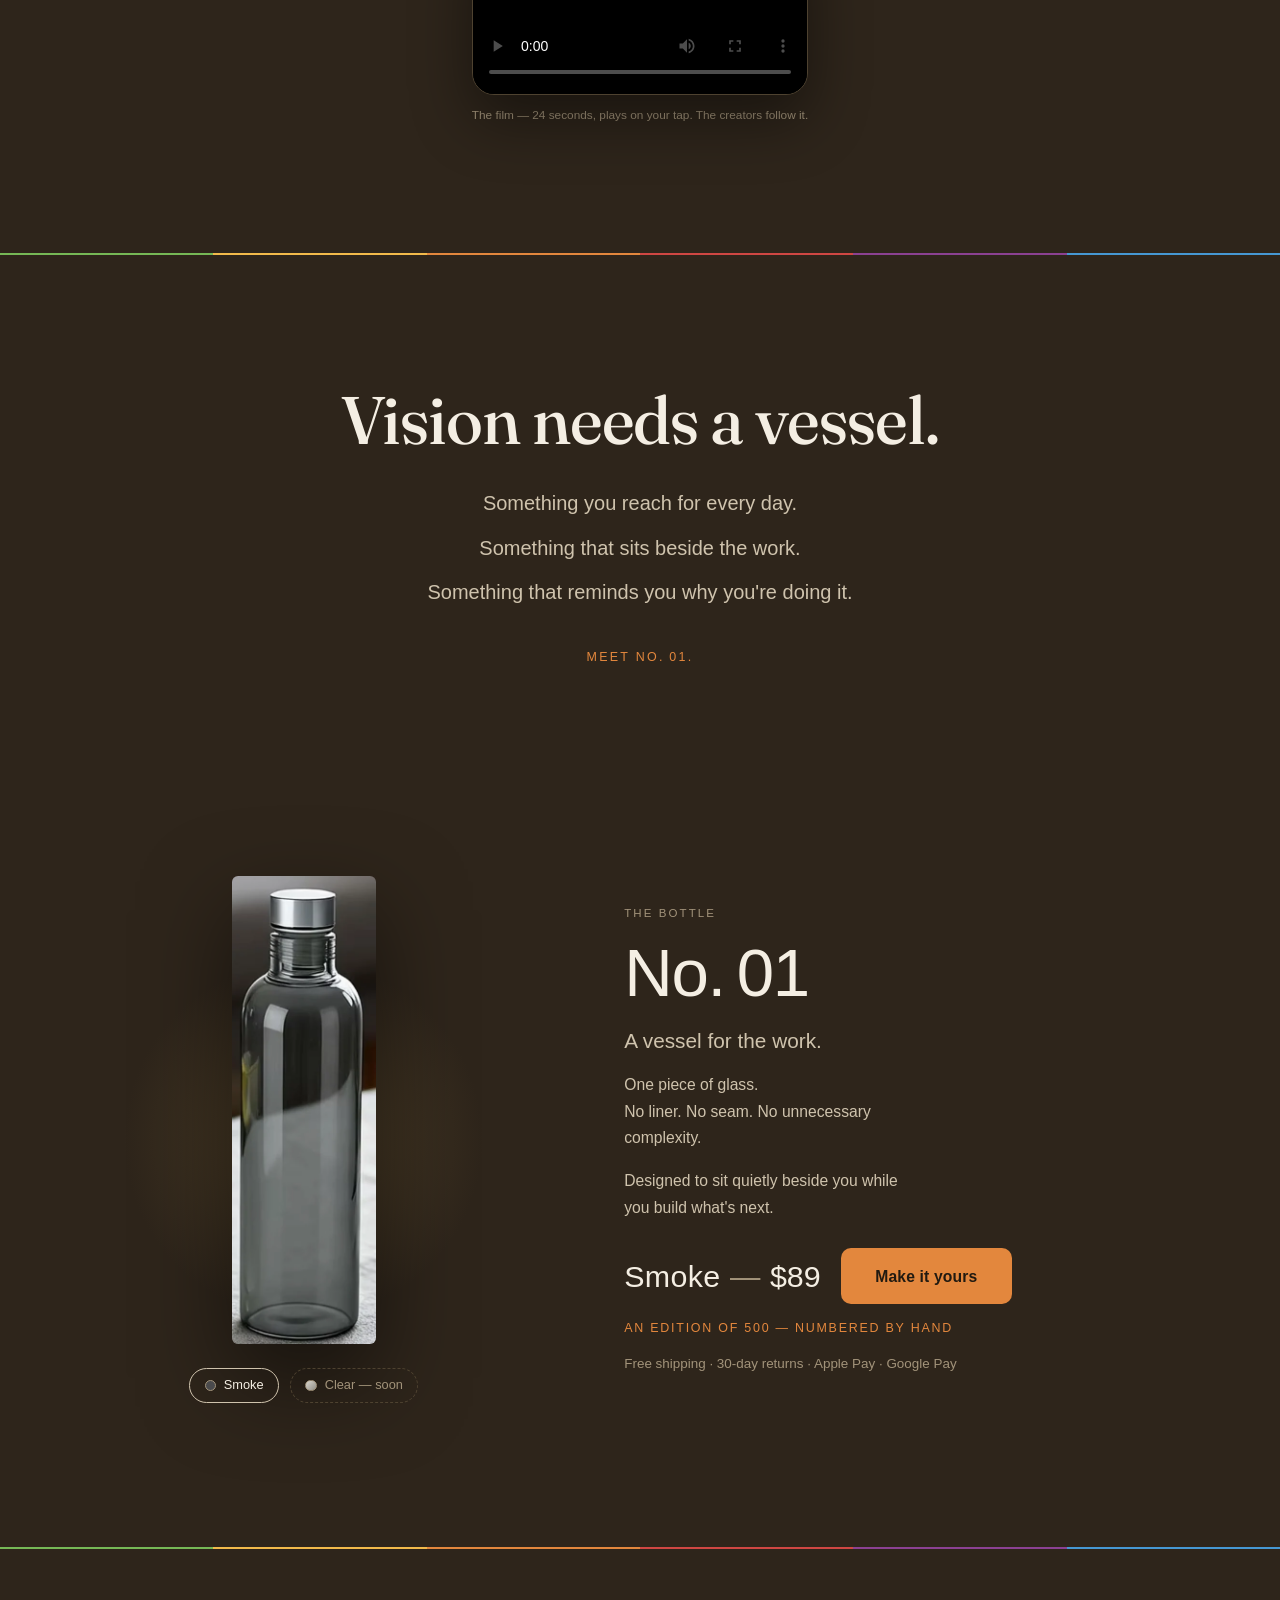
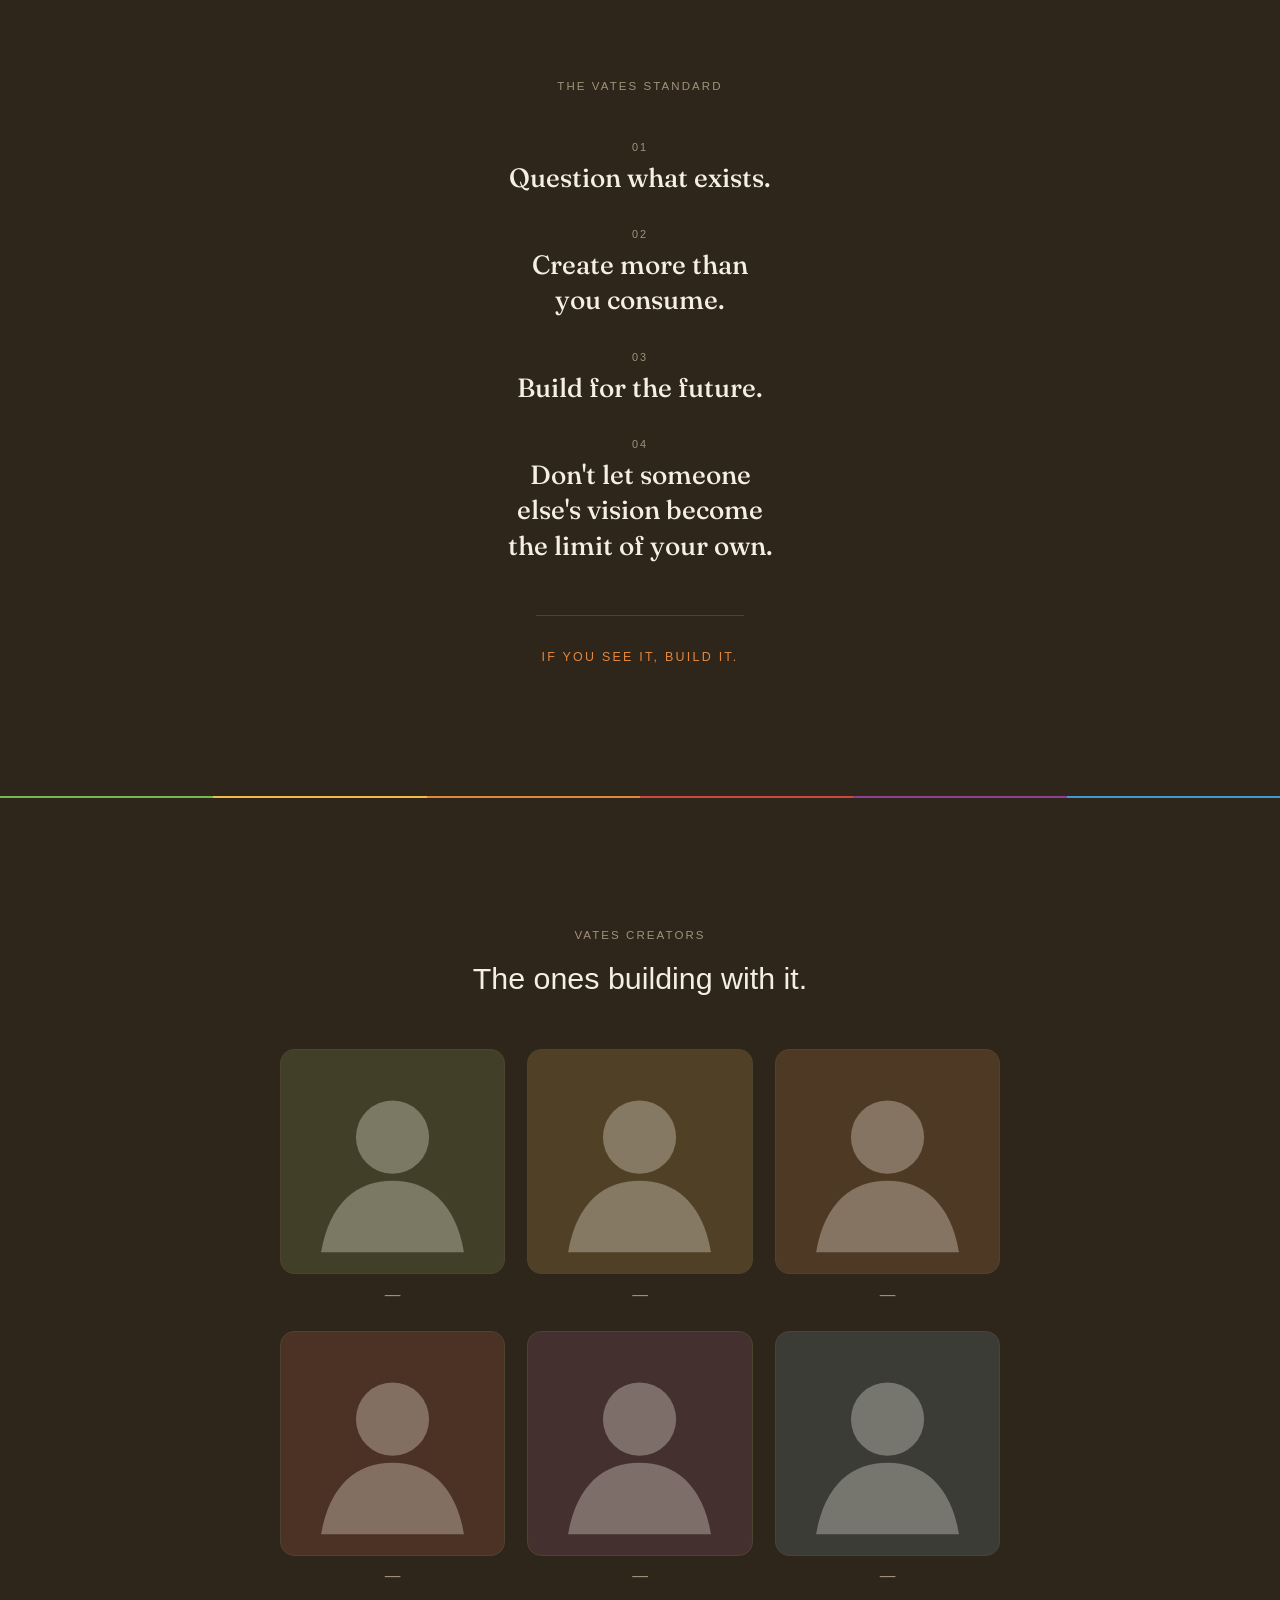
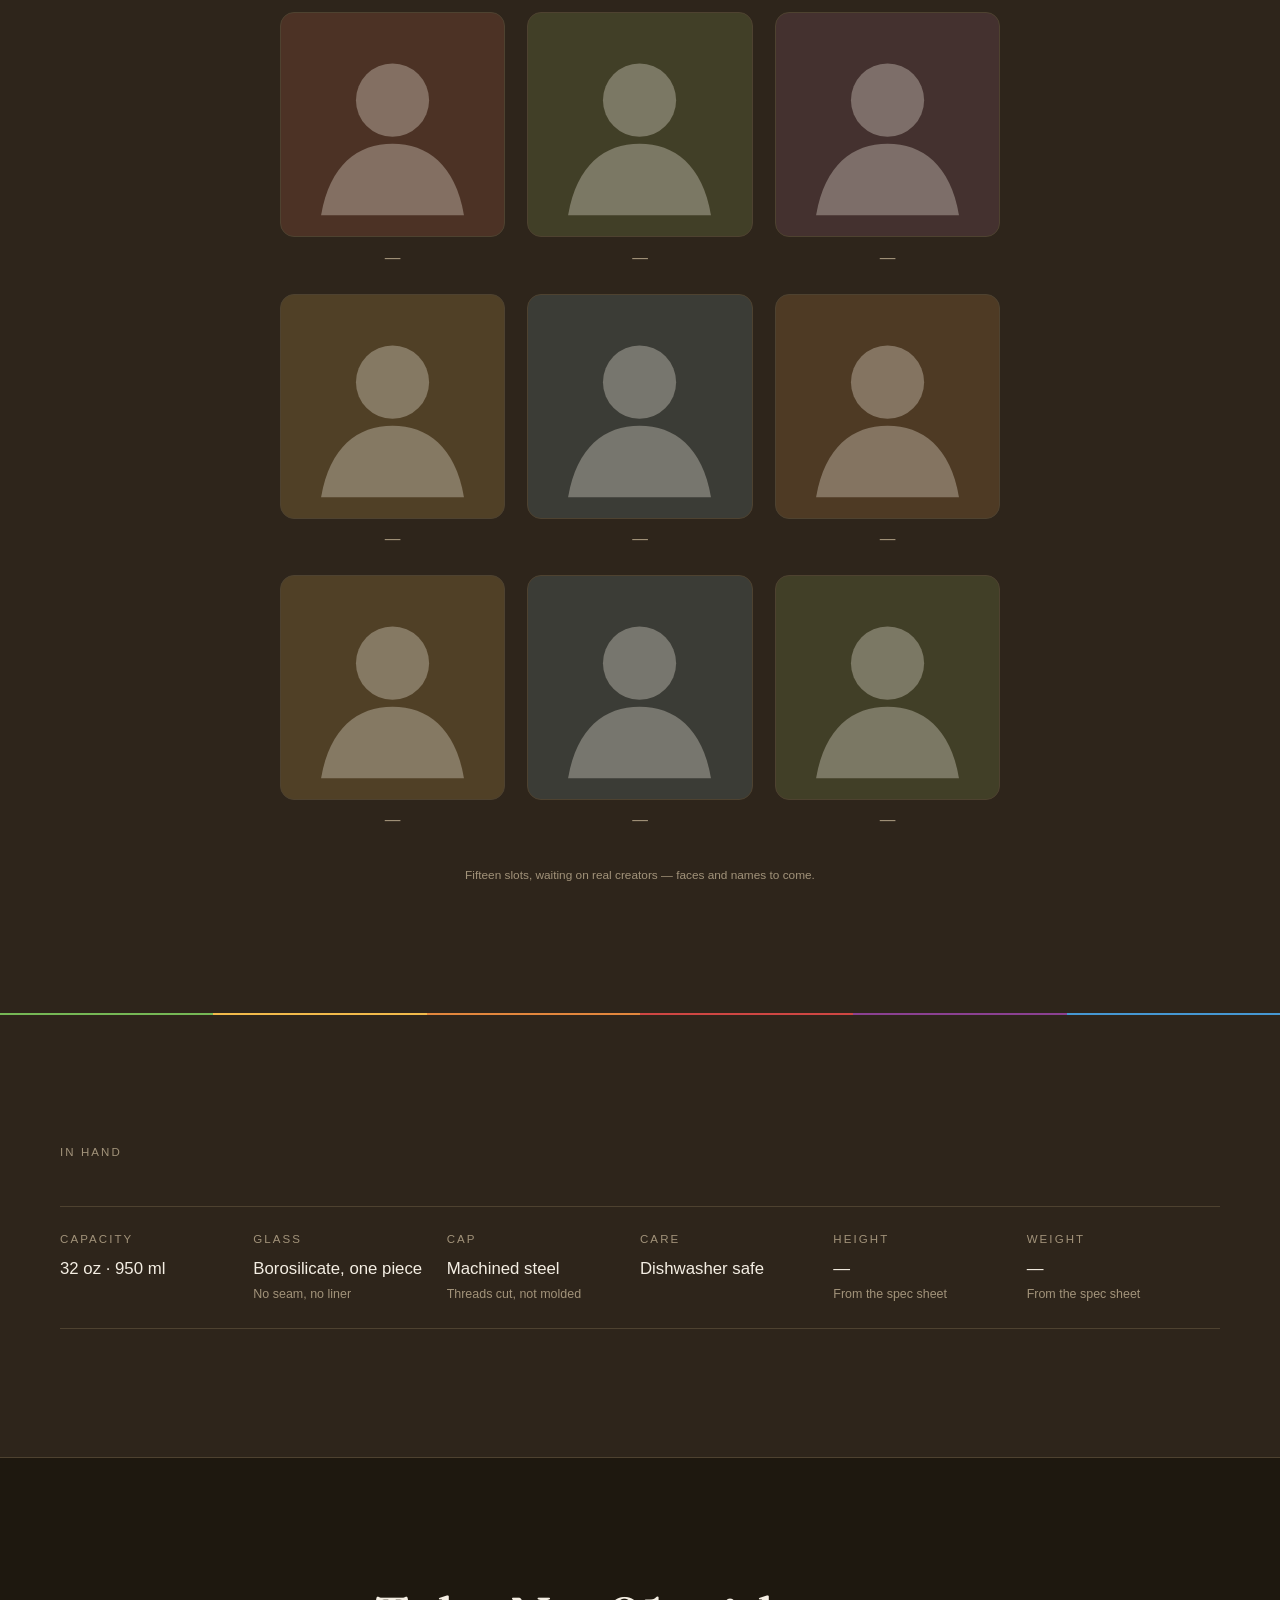
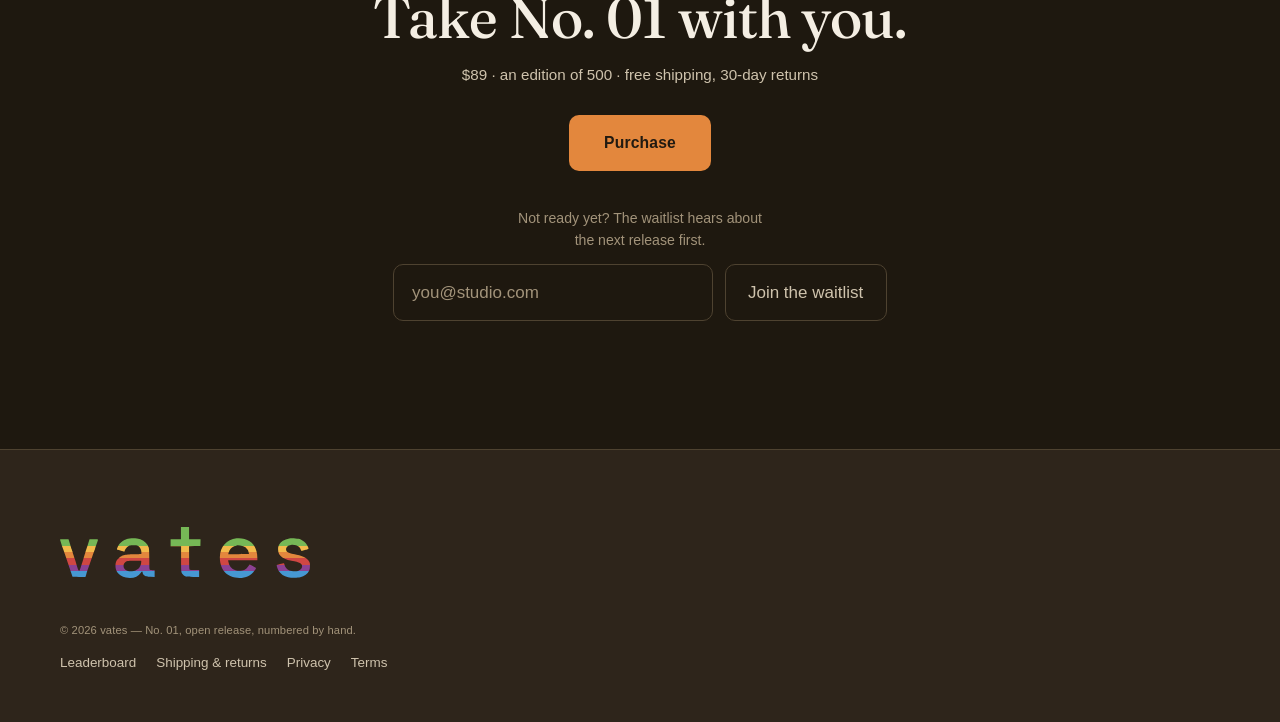
==== commit 9b0111fc: "Open the iris on scroll, and give the page a manifesto, a bridge and a standard The opening The iris" ====
--- a/index.html
+++ b/index.html
@@ -88,6 +88,17 @@
 
 <a class="skip-link" href="#main">Skip to content</a>
 
+<!-- The slot portrait for Vates Creators: a silhouette holding each
+     square until a real headshot and name replace it. -->
+<svg width="0" height="0" style="position:absolute" aria-hidden="true">
+  <defs>
+    <g id="avatar-sil" fill="currentColor">
+      <circle cx="32" cy="25" r="10.5"/>
+      <path d="M11.5 58 c2.5 -14.5 10.5 -20.5 20.5 -20.5 s18 6 20.5 20.5 z"/>
+    </g>
+  </defs>
+</svg>
+
 <main id="main">
 
   <!-- ── The opening: the mark and the words, over the seer's eye ──
@@ -209,11 +220,14 @@
     <div class="container about__inner">
       <p class="label">Who we are</p>
       <h2 class="about__title">We make essentials for people who make things.</h2>
-      <p class="about__body"><i>Vates</i> is Latin — the poet-prophet, the one who
-        sees what isn't there yet. That's who we build for.</p>
-      <p class="about__body">Our objects have one job each, done completely, so
-        nothing on your desk asks for the attention that belongs to the vision.
-        No.&thinsp;01, a water bottle in one piece of glass, is the first.</p>
+      <p class="about__body"><i>Vates</i> is Latin for the poet, prophet, and seer —
+        the one who sees what isn't there yet.</p>
+      <p class="about__body">That's who we build for.</p>
+      <p class="about__body about__body--creed">The ones who question the obvious.<br>
+        The ones who create more than they consume.<br>
+        The ones who would rather build their own path than inherit someone else's.</p>
+      <p class="about__body about__body--close">The future belongs to those willing
+        to see it first.</p>
 
       <div class="about__media">
         <div class="about__panel">
@@ -241,6 +255,21 @@
     </div>
   </section>
 
+  <hr class="filament" aria-hidden="true">
+
+  <!-- ── The bridge: from the vision to the object ────────────
+       The one seam with no divider under it: the bridge leans into
+       the bottle it introduces, so the two read as one movement. -->
+  <section class="bridge" id="bridge">
+    <div class="container bridge__inner">
+      <h2 class="bridge__title">Vision needs a vessel.</h2>
+      <p class="bridge__line">Something you reach for every day.</p>
+      <p class="bridge__line">Something that sits beside the work.</p>
+      <p class="bridge__line">Something that reminds you why you're doing it.</p>
+      <p class="bridge__meet">Meet No.&thinsp;01.</p>
+    </div>
+  </section>
+
   <!-- ── The bottle ──────────────────────────────────────────── -->
   <section class="product" id="product">
     <div class="container product__grid">
@@ -262,12 +291,16 @@
       <div class="product__detail">
         <p class="label">The bottle</p>
         <h2 class="product__title">No.&thinsp;01</h2>
-        <p class="product__claim">One piece of glass, so there is no seam to fail and
-          no liner to taste. Dishwasher safe, and it will outlast the desk you
-          leave it on.</p>
+        <p class="product__claim">A vessel for the work.</p>
+        <p class="product__spec">One piece of glass.<br>
+          No liner. No seam. No unnecessary complexity.</p>
+        <p class="product__spec">Designed to sit quietly beside you while you build
+          what's next.</p>
         <form class="purchase" id="purchase-form">
-          <span class="product__price">$89</span>
-          <button type="submit" class="btn btn--primary">Purchase</button>
+          <p class="product__offer"><span class="product__variant">Smoke</span>
+            <span class="product__dash" aria-hidden="true">&mdash;</span>
+            <span class="product__price">$89</span></p>
+          <button type="submit" class="btn btn--primary">Make it yours</button>
         </form>
         <!-- Reads window.VATES.product.edition in config.js. With no number
              set, this line stands as written — true as long as the run is
@@ -279,11 +312,64 @@
              CMA) second. -->
         <p class="product__edition" id="product-edition">An edition of 500 — numbered by hand</p>
         <p class="purchase__trust">
-          Free shipping · 30-day returns · Apple&nbsp;Pay and Google&nbsp;Pay
+          Free shipping · 30-day returns · Apple&nbsp;Pay · Google&nbsp;Pay
         </p>
       </div>
     </div>
   </section>
+
+  <hr class="filament" aria-hidden="true">
+
+  <!-- ── The Vates Standard ──────────────────────────────────── -->
+  <section class="standard" id="standard">
+    <div class="container standard__inner">
+      <p class="label">The Vates Standard</p>
+      <ol class="standard__list">
+        <li>Question what exists.</li>
+        <li>Create more than you consume.</li>
+        <li>Build for the future.</li>
+        <li>Don't let someone else's vision become the limit of your own.</li>
+      </ol>
+      <p class="standard__close">If you see it, build it.</p>
+    </div>
+  </section>
+
+  <hr class="filament" aria-hidden="true">
+
+  <!-- ── Vates Creators ───────────────────────────────────────
+       Fifteen slots, holding the layout until real creators and their
+       headshots arrive. Deliberately unnamed: an invented name under a
+       face is an endorsement nobody gave. Replace the silhouette and
+       the dash in each card together, or leave the card out. -->
+  <section class="trust" id="creators">
+    <div class="container">
+      <div class="trust__head">
+        <p class="label">Vates Creators</p>
+        <h2 class="trust__lead">The ones building with it.</h2>
+      </div>
+      <ul class="trust__grid">
+        <li class="trust__card"><svg class="trust__face trust__face--1" viewBox="0 0 64 64" role="img" aria-label="Creator slot, awaiting a portrait"><use href="#avatar-sil"/></svg><p class="trust__name">&mdash;</p></li>
+        <li class="trust__card"><svg class="trust__face trust__face--2" viewBox="0 0 64 64" role="img" aria-label="Creator slot, awaiting a portrait"><use href="#avatar-sil"/></svg><p class="trust__name">&mdash;</p></li>
+        <li class="trust__card"><svg class="trust__face trust__face--3" viewBox="0 0 64 64" role="img" aria-label="Creator slot, awaiting a portrait"><use href="#avatar-sil"/></svg><p class="trust__name">&mdash;</p></li>
+        <li class="trust__card"><svg class="trust__face trust__face--4" viewBox="0 0 64 64" role="img" aria-label="Creator slot, awaiting a portrait"><use href="#avatar-sil"/></svg><p class="trust__name">&mdash;</p></li>
+        <li class="trust__card"><svg class="trust__face trust__face--5" viewBox="0 0 64 64" role="img" aria-label="Creator slot, awaiting a portrait"><use href="#avatar-sil"/></svg><p class="trust__name">&mdash;</p></li>
+        <li class="trust__card"><svg class="trust__face trust__face--6" viewBox="0 0 64 64" role="img" aria-label="Creator slot, awaiting a portrait"><use href="#avatar-sil"/></svg><p class="trust__name">&mdash;</p></li>
+        <li class="trust__card"><svg class="trust__face trust__face--4" viewBox="0 0 64 64" role="img" aria-label="Creator slot, awaiting a portrait"><use href="#avatar-sil"/></svg><p class="trust__name">&mdash;</p></li>
+        <li class="trust__card"><svg class="trust__face trust__face--1" viewBox="0 0 64 64" role="img" aria-label="Creator slot, awaiting a portrait"><use href="#avatar-sil"/></svg><p class="trust__name">&mdash;</p></li>
+        <li class="trust__card"><svg class="trust__face trust__face--5" viewBox="0 0 64 64" role="img" aria-label="Creator slot, awaiting a portrait"><use href="#avatar-sil"/></svg><p class="trust__name">&mdash;</p></li>
+        <li class="trust__card"><svg class="trust__face trust__face--2" viewBox="0 0 64 64" role="img" aria-label="Creator slot, awaiting a portrait"><use href="#avatar-sil"/></svg><p class="trust__name">&mdash;</p></li>
+        <li class="trust__card"><svg class="trust__face trust__face--6" viewBox="0 0 64 64" role="img" aria-label="Creator slot, awaiting a portrait"><use href="#avatar-sil"/></svg><p class="trust__name">&mdash;</p></li>
+        <li class="trust__card"><svg class="trust__face trust__face--3" viewBox="0 0 64 64" role="img" aria-label="Creator slot, awaiting a portrait"><use href="#avatar-sil"/></svg><p class="trust__name">&mdash;</p></li>
+        <li class="trust__card"><svg class="trust__face trust__face--2" viewBox="0 0 64 64" role="img" aria-label="Creator slot, awaiting a portrait"><use href="#avatar-sil"/></svg><p class="trust__name">&mdash;</p></li>
+        <li class="trust__card"><svg class="trust__face trust__face--6" viewBox="0 0 64 64" role="img" aria-label="Creator slot, awaiting a portrait"><use href="#avatar-sil"/></svg><p class="trust__name">&mdash;</p></li>
+        <li class="trust__card"><svg class="trust__face trust__face--1" viewBox="0 0 64 64" role="img" aria-label="Creator slot, awaiting a portrait"><use href="#avatar-sil"/></svg><p class="trust__name">&mdash;</p></li>
+      </ul>
+      <p class="trust__fineprint">Fifteen slots, waiting on real creators — faces and
+        names to come.</p>
+    </div>
+  </section>
+
+  <hr class="filament" aria-hidden="true">
 
   <!-- ── In hand ─────────────────────────────────────────────── -->
   <section class="specs" id="specs">
--- a/assets/css/styles.css
+++ b/assets/css/styles.css
@@ -69,6 +69,13 @@
     #76b856 0 16.667%, #f2ba4b 16.667% 33.333%, #e3873d 33.333% 50%,
     #cf4743 50% 66.667%, #8b4192 66.667% 83.333%, #4698d3 83.333% 100%);
 
+  /* The vertical rhythm every band shares. Sections used to carry a top
+     padding and no bottom, which read fine while they ran together; with
+     the band filaments dividing them, an asymmetric section puts the line
+     hard against the content above it. Equal on both sides, so a divider
+     always lands centred between two sections. */
+  --section-y: clamp(4.5rem, 10vw, 8rem);
+
   --radius-sm: 10px;   /* controls: buttons, inputs, steppers */
   --radius-md: 14px;   /* small panels: thumbs, notices */
   --radius-lg: 22px;   /* cards and surfaces */
@@ -310,7 +317,7 @@
 }
 
 /* ── Who we are ─────────────────────────────────────────────── */
-.about { padding-block: clamp(4.5rem, 10vw, 8rem) 0; }
+.about { padding-block: var(--section-y); }
 .about__inner { display: grid; justify-items: center; text-align: center; }
 .about__title {
   margin-top: 1rem;
@@ -331,6 +338,100 @@
   text-wrap: pretty;
 }
 .about__body + .about__body { margin-top: 0.8rem; }
+
+/* The three "the ones who…" lines read as a stanza, so they are set
+   closer than prose and a shade brighter than the lines around them. */
+.about__body--creed {
+  margin-top: 1.6rem;
+  line-height: 1.9;
+  color: var(--ink);
+}
+.about__body--close {
+  margin-top: 1.6rem;
+  font-family: var(--font-display);
+  font-weight: 480;
+  font-size: clamp(1.15rem, 2.2vw, 1.5rem);
+  line-height: 1.4;
+  color: var(--ink);
+}
+
+/* ── The bridge: vision to vessel ───────────────────────────
+   A held breath between the manifesto and the object. Full rhythm
+   above, half below: "Meet No. 01" is an introduction, so it leans
+   into the bottle rather than standing a whole band away from it.
+   This is the one seam on the page with no divider under it,
+   because the two halves are one movement. */
+.bridge { padding-block: var(--section-y) calc(var(--section-y) * 0.5); }
+.bridge__inner { display: grid; justify-items: center; text-align: center; }
+.bridge__title {
+  font-family: var(--font-display);
+  font-weight: 480;
+  font-size: clamp(2.2rem, 5.5vw, 4.2rem);
+  line-height: 1.1;
+  letter-spacing: -0.015em;
+  text-wrap: balance;
+}
+.bridge__line {
+  margin-top: 0.9rem;
+  font-size: clamp(1.02rem, 1.8vw, 1.25rem);
+  line-height: 1.5;
+  color: var(--ink-2);
+}
+.bridge__line:first-of-type { margin-top: clamp(1.6rem, 3.5vh, 2.4rem); }
+.bridge__meet {
+  margin-top: clamp(2rem, 4.5vh, 3rem);
+  font-size: 0.78rem;
+  letter-spacing: 0.18em;
+  text-transform: uppercase;
+  color: var(--accent);
+}
+
+/* ── The Vates Standard ─────────────────────────────────────
+   Numbered because it is a creed with an order to it, not a feature
+   list: each line is a rule that earns its position. */
+.standard { padding-block: var(--section-y); }
+.standard__inner { display: grid; justify-items: center; text-align: center; }
+.standard__list {
+  /* The reset above only clears <ul>; this is an <ol> and brings its own
+     markers, which would sit beside the counter below. */
+  margin: clamp(1.8rem, 4vw, 2.8rem) 0 0;
+  padding: 0;
+  list-style: none;
+  counter-reset: standard;
+  display: grid;
+  gap: clamp(1.4rem, 3vw, 2rem);
+  max-width: 30ch;
+}
+.standard__list li {
+  counter-increment: standard;
+  font-family: var(--font-display);
+  font-weight: 480;
+  font-size: clamp(1.2rem, 2.4vw, 1.65rem);
+  line-height: 1.35;
+  color: var(--ink);
+  text-wrap: balance;
+}
+.standard__list li::before {
+  content: counter(standard, decimal-leading-zero);
+  display: block;
+  margin-bottom: 0.3rem;
+  font-family: var(--font);
+  font-size: 0.68rem;
+  font-weight: 500;
+  letter-spacing: 0.18em;
+  color: var(--ink-3);
+  font-variant-numeric: tabular-nums;
+}
+.standard__close {
+  margin-top: clamp(2.2rem, 5vw, 3.2rem);
+  padding-top: clamp(1.4rem, 3vw, 2rem);
+  border-top: 1px solid var(--line);
+  width: min(30ch, 100%);
+  font-size: 0.78rem;
+  letter-spacing: 0.18em;
+  text-transform: uppercase;
+  color: var(--accent);
+}
 
 .about__media {
   margin-top: clamp(2rem, 4.5vw, 3.2rem);
@@ -391,7 +492,7 @@
 .about__caption { margin-top: 0.7rem; text-align: center; font-size: 0.74rem; color: var(--ink-3); }
 
 /* ── The bottle ─────────────────────────────────────────────── */
-.product { padding-block: clamp(4.5rem, 10vw, 8rem) 0; }
+.product { padding-block: var(--section-y); }
 .product__grid {
   display: grid;
   grid-template-columns: minmax(0, 0.9fr) minmax(0, 1.1fr);
@@ -399,6 +500,7 @@
   align-items: center;
 }
 .product__stage { position: relative; display: grid; place-items: center; padding-block: 1rem; }
+.product__detail { padding-block: 1rem; }
 .product__halo {
   position: absolute;
   width: min(26rem, 84%);
@@ -451,11 +553,23 @@
   line-height: 1.5;
   color: var(--ink-2);
 }
-.product__price {
+.product__spec {
+  margin-top: 1rem;
+  max-width: 34ch;
+  font-size: 0.98rem;
+  line-height: 1.7;
+  color: var(--ink-2);
+}
+.product__offer {
+  display: flex;
+  align-items: baseline;
+  gap: 0.6rem;
   font-size: clamp(1.5rem, 2.4vw, 1.9rem);
   font-weight: 500;
-  font-variant-numeric: tabular-nums;
-}
+}
+.product__variant { letter-spacing: 0.01em; }
+.product__dash { color: var(--ink-3); }
+.product__price { font-variant-numeric: tabular-nums; }
 .purchase {
   margin-top: clamp(1.6rem, 3vh, 2.2rem);
   display: flex;
@@ -473,8 +587,58 @@
   font-variant-numeric: tabular-nums;
 }
 
+/* ── Vates Creators ─────────────────────────────────────────
+   Fifteen square slots, three across. Unnamed until real creators
+   and their headshots arrive. */
+.trust { padding-block: var(--section-y); }
+.trust__head { text-align: center; display: grid; justify-items: center; }
+.trust__lead {
+  margin-top: 0.9rem;
+  font-size: clamp(1.35rem, 2.6vw, 1.9rem);
+  font-weight: 500;
+  line-height: 1.3;
+  text-wrap: balance;
+}
+.trust__grid {
+  margin-top: clamp(2rem, 4.5vw, 3.2rem);
+  width: min(720px, 100%);
+  margin-inline: auto;
+  display: grid;
+  grid-template-columns: repeat(3, minmax(0, 1fr));
+  gap: clamp(0.9rem, 2.5vw, 1.6rem) clamp(0.8rem, 2vw, 1.4rem);
+}
+.trust__card { margin: 0; text-align: center; }
+.trust__face {
+  width: 100%;
+  aspect-ratio: 1;
+  border: 1px solid var(--line);
+  border-radius: var(--radius-md);
+  color: rgba(244, 238, 227, 0.32);   /* the silhouette's ink */
+}
+/* Each square tinted from one of the wordmark's bands, kept near the
+   ground so the grid reads warm and even, not like a flag. */
+.trust__face--1 { background: color-mix(in srgb, #76b856 12%, var(--panel)); }
+.trust__face--2 { background: color-mix(in srgb, #f2ba4b 12%, var(--panel)); }
+.trust__face--3 { background: color-mix(in srgb, #e3873d 12%, var(--panel)); }
+.trust__face--4 { background: color-mix(in srgb, #cf4743 12%, var(--panel)); }
+.trust__face--5 { background: color-mix(in srgb, #8b4192 12%, var(--panel)); }
+.trust__face--6 { background: color-mix(in srgb, #4698d3 12%, var(--panel)); }
+.trust__name {
+  margin-top: 0.65rem;
+  font-size: clamp(0.84rem, 1.5vw, 0.98rem);
+  font-weight: 500;
+  line-height: 1.3;
+  color: var(--ink-3);
+}
+.trust__fineprint {
+  margin-top: clamp(1.6rem, 3vw, 2.2rem);
+  text-align: center;
+  font-size: 0.74rem;
+  color: var(--ink-3);
+}
+
 /* ── In hand ────────────────────────────────────────────────── */
-.specs { padding-block: clamp(4rem, 9vw, 7rem); }
+.specs { padding-block: var(--section-y); }
 .specs__grid {
   margin-top: clamp(1.8rem, 4vw, 2.8rem);
   display: grid;
@@ -555,7 +719,7 @@
 
 /* ── The closing ask ────────────────────────────────────────── */
 .cta {
-  padding-block: clamp(4.5rem, 10vw, 8rem);
+  padding-block: var(--section-y);
   background: var(--ground-deep);
   border-top: 1px solid var(--line);
 }
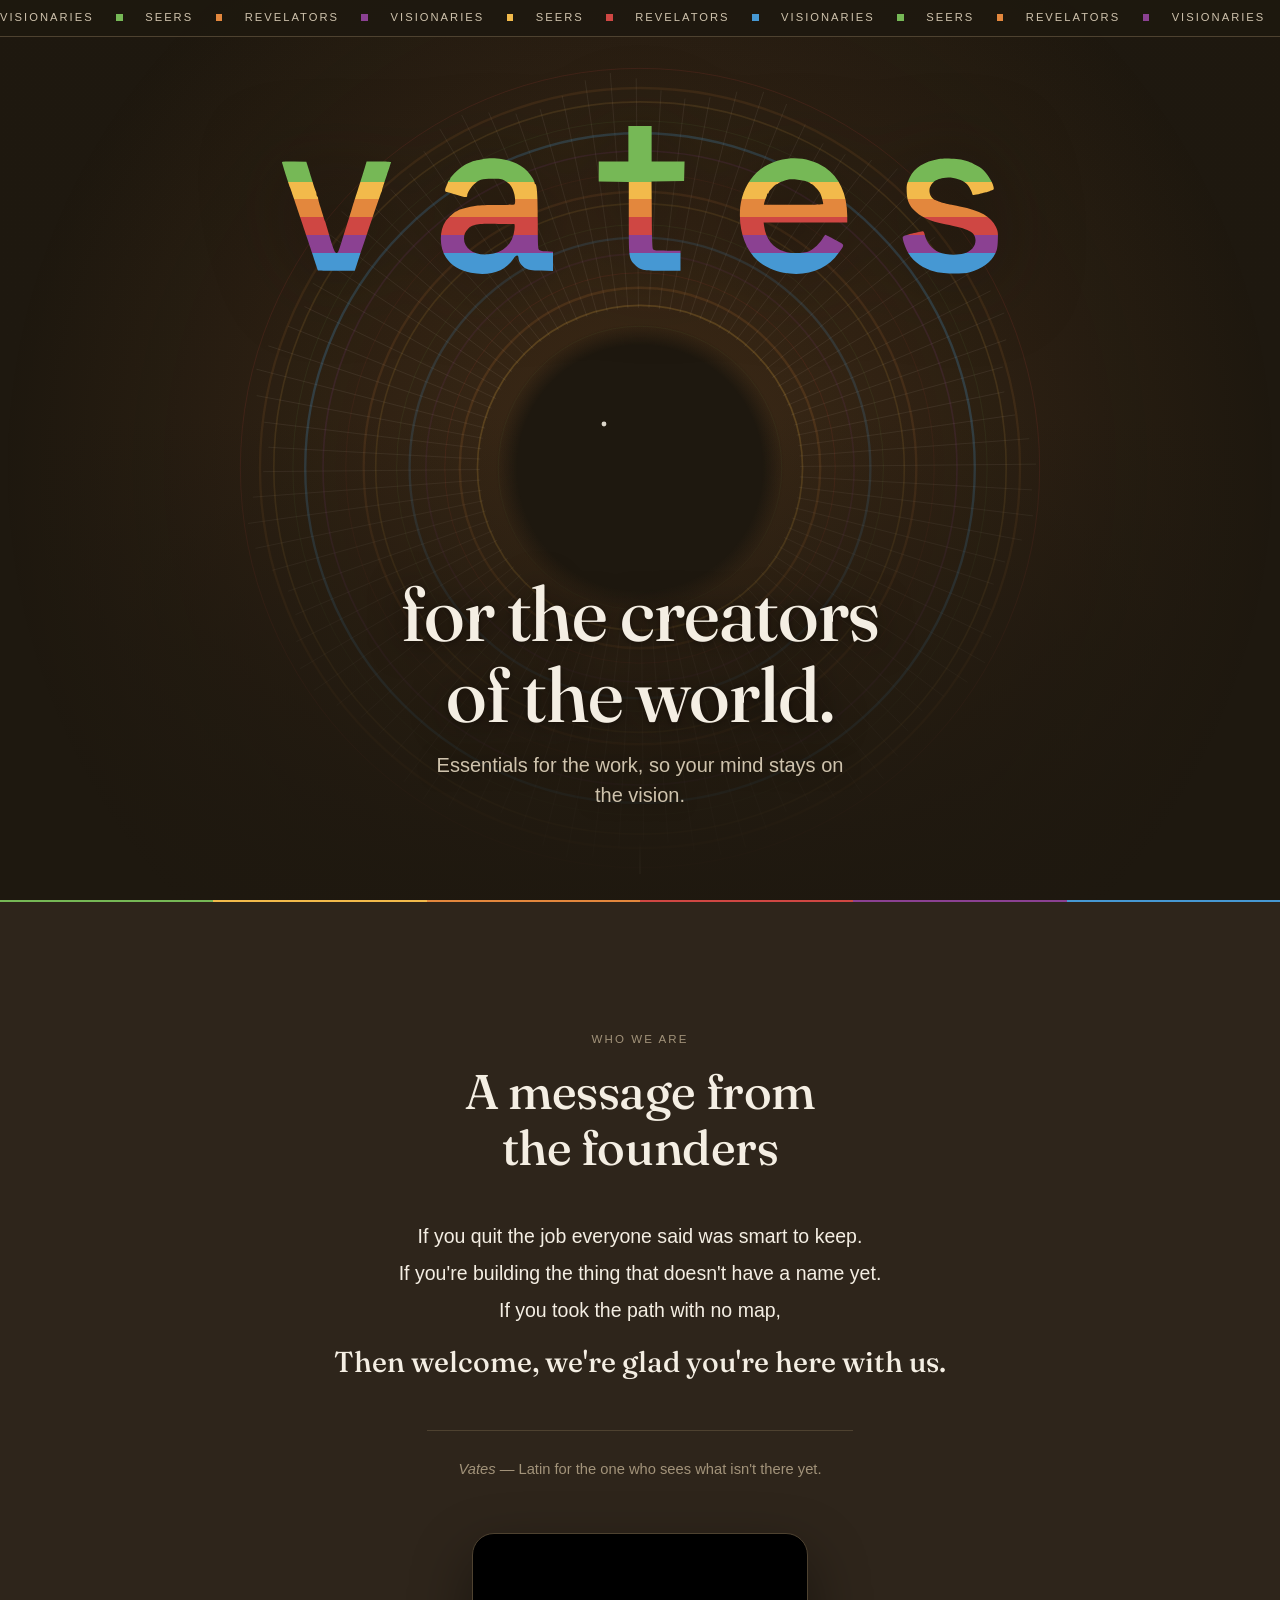
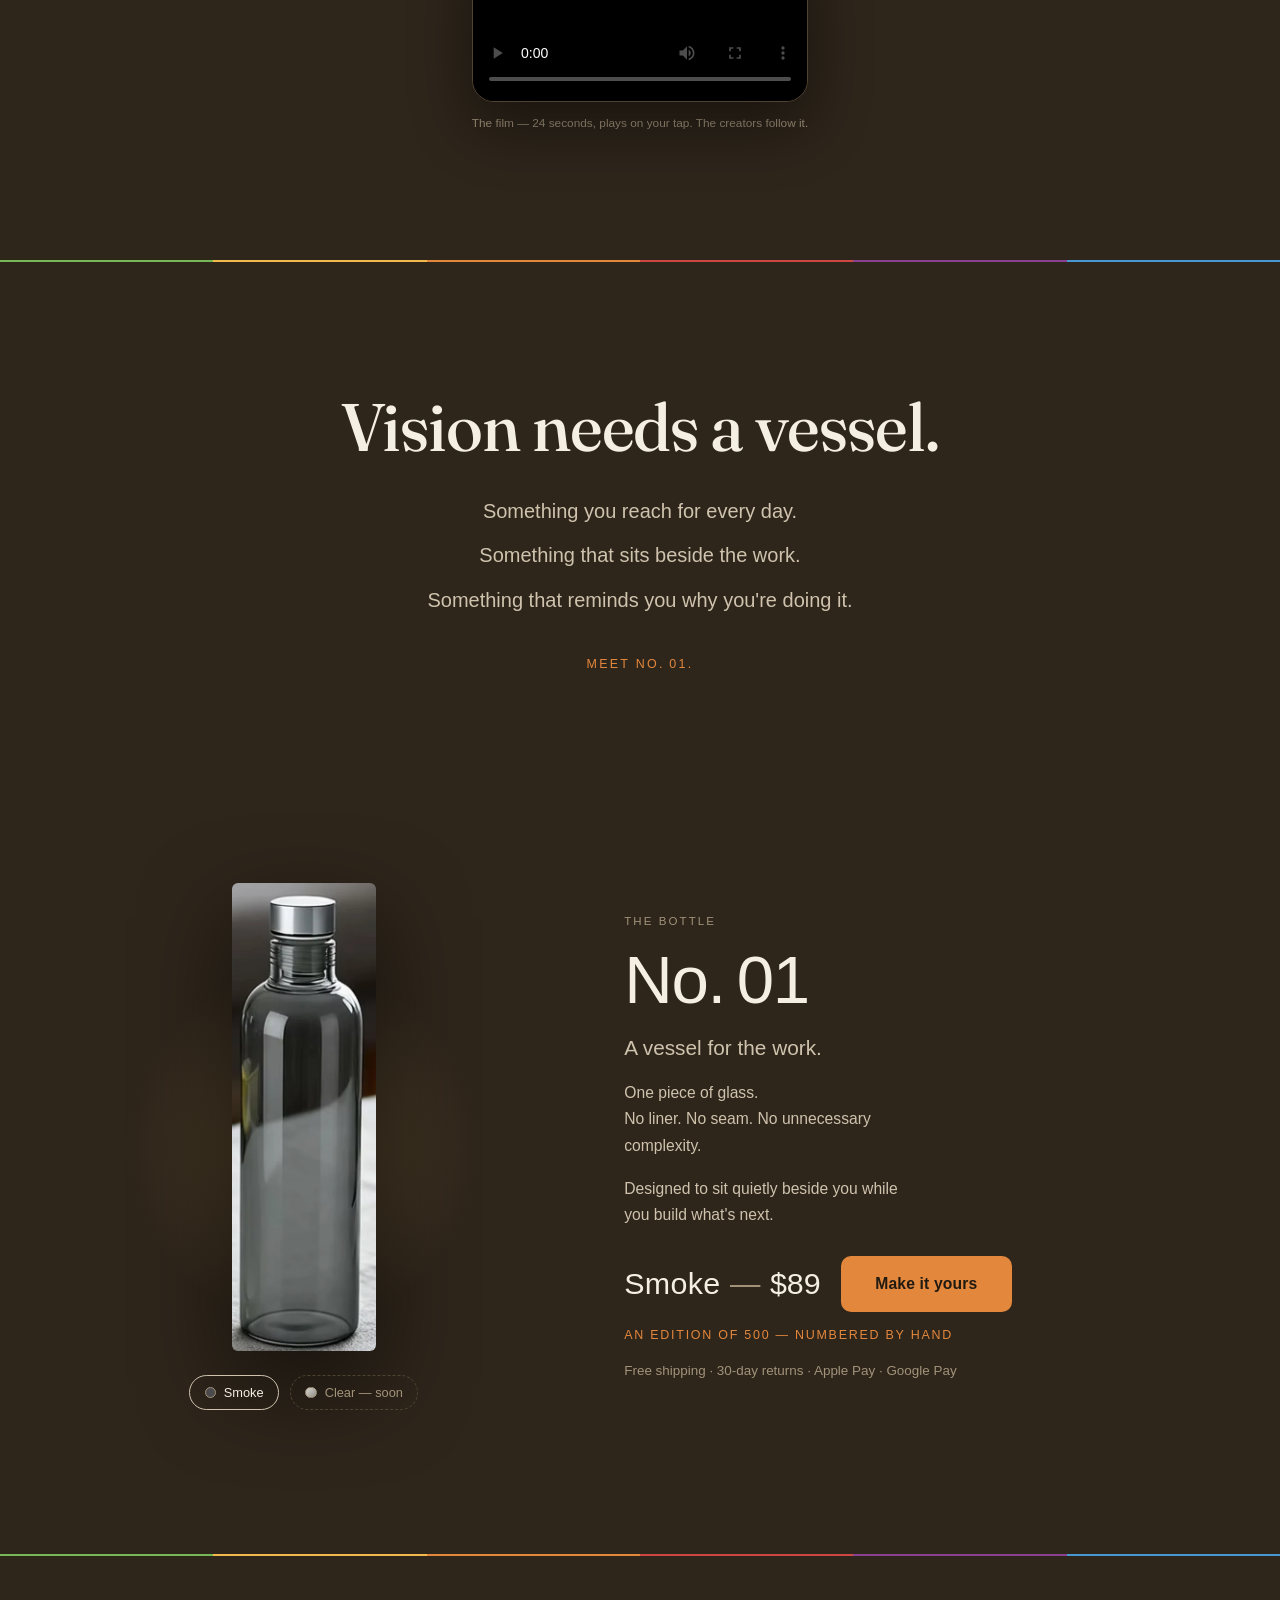
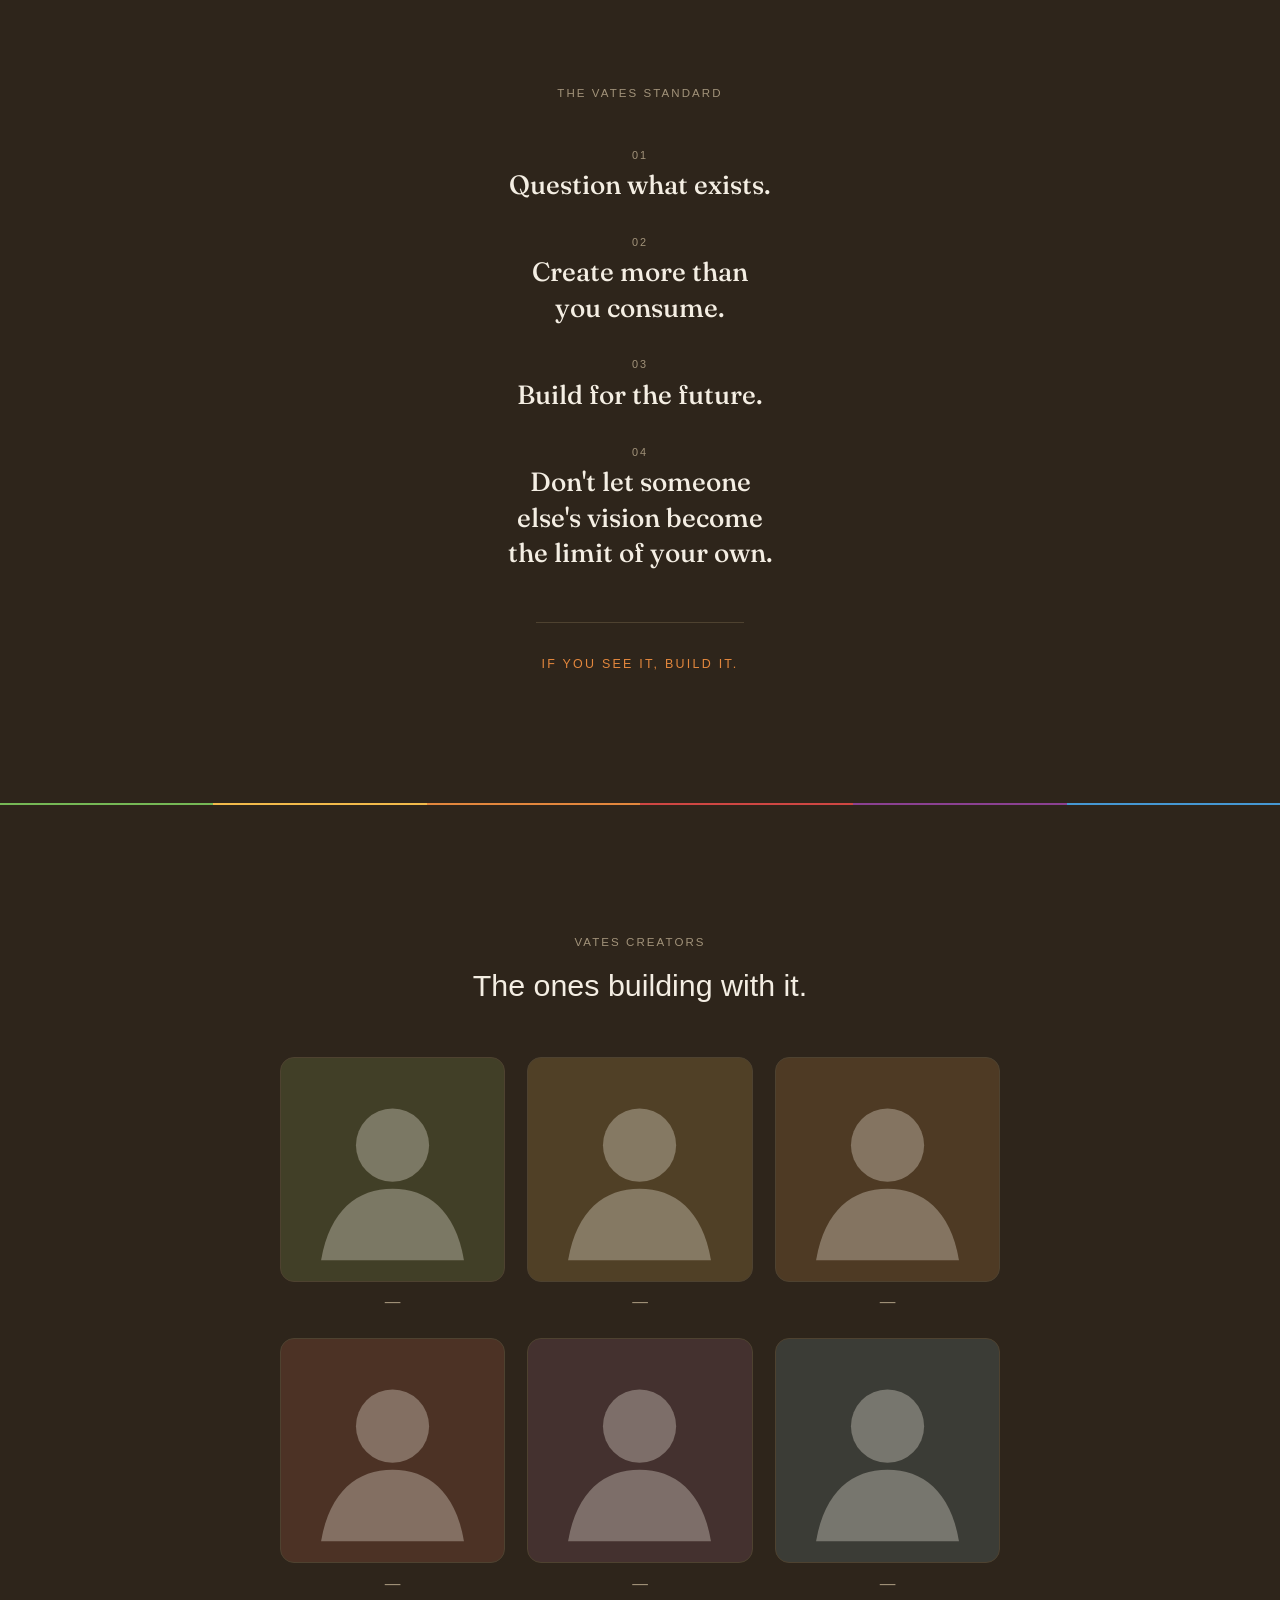
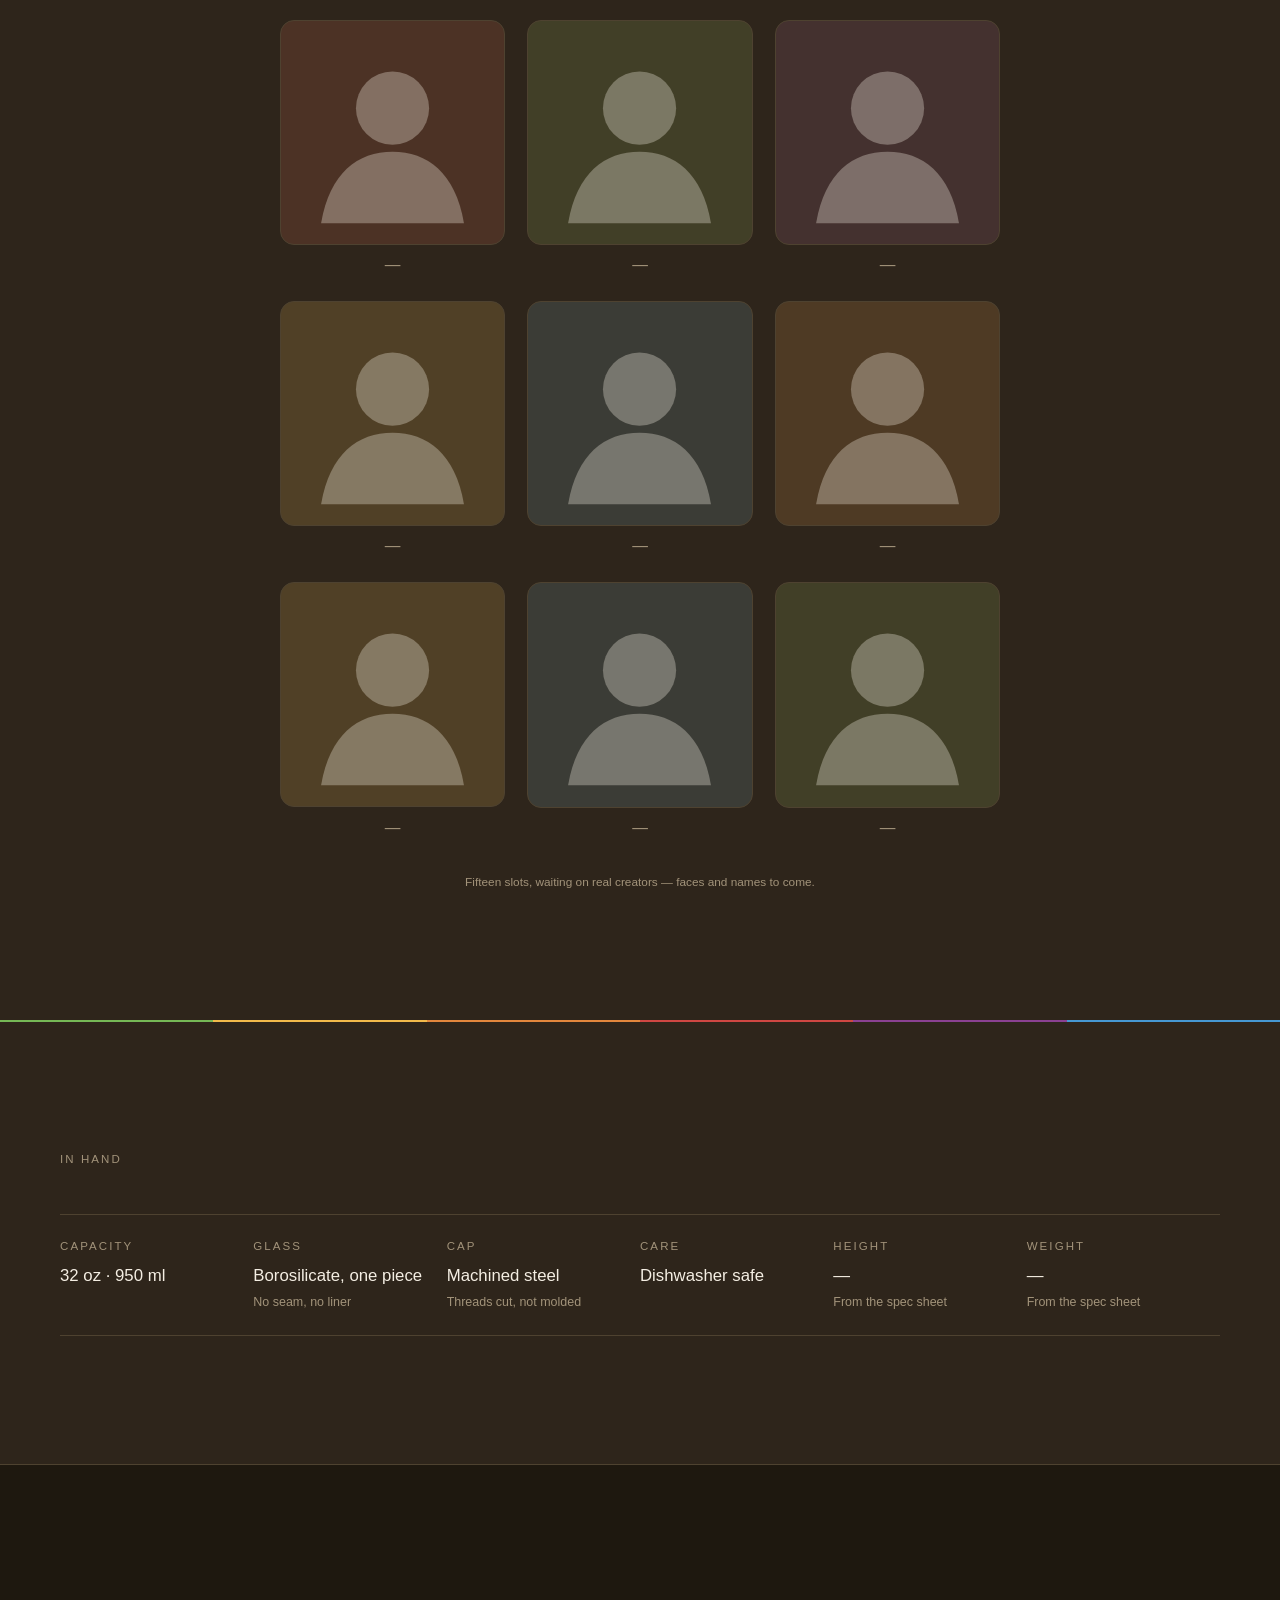
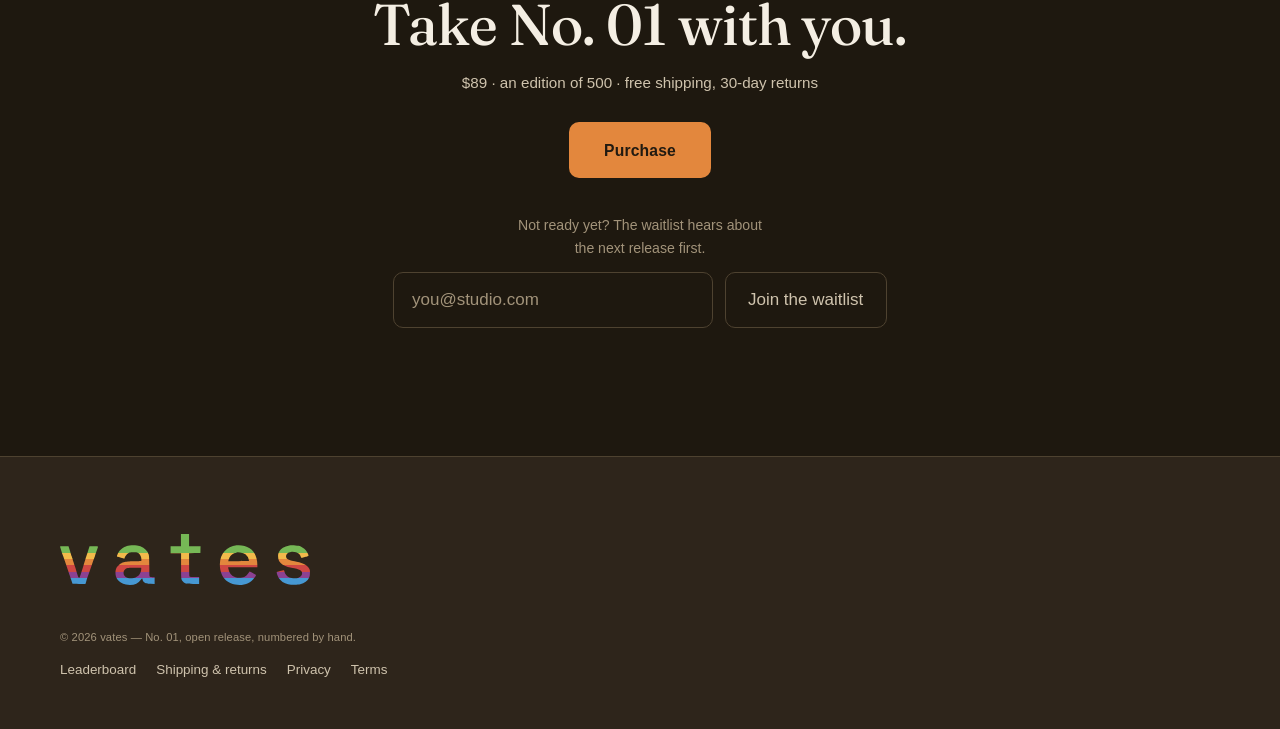
==== commit 106ac517: "Make Who we are a letter from the founders The section was a statement about the company; it is now " ====
--- a/index.html
+++ b/index.html
@@ -219,15 +219,14 @@
   <section class="about" id="about">
     <div class="container about__inner">
       <p class="label">Who we are</p>
-      <h2 class="about__title">We make essentials for people who make things.</h2>
-      <p class="about__body"><i>Vates</i> is Latin for the poet, prophet, and seer —
-        the one who sees what isn't there yet.</p>
-      <p class="about__body">That's who we build for.</p>
-      <p class="about__body about__body--creed">The ones who question the obvious.<br>
-        The ones who create more than they consume.<br>
-        The ones who would rather build their own path than inherit someone else's.</p>
-      <p class="about__body about__body--close">The future belongs to those willing
-        to see it first.</p>
+      <h2 class="about__title">A message from the founders</h2>
+      <p class="about__body about__body--creed">If you quit the job everyone said was smart to keep.<br>
+        If you're building the thing that doesn't have a name yet.<br>
+        If you took the path with no map,</p>
+      <p class="about__body about__body--close">Then welcome, we're glad you're
+        here with us.</p>
+      <p class="about__signature"><i>Vates</i> &mdash; Latin for the one who sees
+        what isn't there yet.</p>
 
       <div class="about__media">
         <div class="about__panel">
--- a/assets/css/styles.css
+++ b/assets/css/styles.css
@@ -339,20 +339,44 @@
 }
 .about__body + .about__body { margin-top: 0.8rem; }
 
-/* The three "the ones who…" lines read as a stanza, so they are set
-   closer than prose and a shade brighter than the lines around them. */
+/* The three "if you…" lines are the address to the reader and the heart
+   of the letter, so they carry more weight than body copy: a size up,
+   the leading opened, and balanced wrapping so a line that runs over
+   breaks evenly instead of leaving one word stranded. */
 .about__body--creed {
-  margin-top: 1.6rem;
+  margin-top: clamp(1.8rem, 4vw, 2.6rem);
+  /* Wide enough that the longest of the three sits on one line at any
+     desktop width — cut shorter, the second line stranded "yet." on a
+     line of its own, which broke the rhythm the anaphora depends on. */
+  max-width: 62ch;
+  font-size: clamp(1.05rem, 1.9vw, 1.22rem);
   line-height: 1.9;
   color: var(--ink);
-}
+  text-wrap: balance;
+}
+
+/* The answer to those three lines, so it lifts into the serif. */
 .about__body--close {
-  margin-top: 1.6rem;
+  margin-top: clamp(1.6rem, 3.5vw, 2.2rem);
   font-family: var(--font-display);
   font-weight: 480;
-  font-size: clamp(1.15rem, 2.2vw, 1.5rem);
+  font-size: clamp(1.3rem, 2.6vw, 1.8rem);
   line-height: 1.4;
   color: var(--ink);
+  text-wrap: balance;
+}
+
+/* The sign-off. A letter ends with a name, so this sits apart from the
+   message above it and quieter than everything else in the section. */
+.about__signature {
+  margin: clamp(2rem, 4.5vw, 3rem) auto 0;
+  padding-top: clamp(1.2rem, 2.6vw, 1.7rem);
+  border-top: 1px solid var(--line);
+  width: min(52ch, 100%);
+  font-size: 0.92rem;
+  line-height: 1.6;
+  color: var(--ink-3);
+  text-wrap: balance;
 }
 
 /* ── The bridge: vision to vessel ───────────────────────────
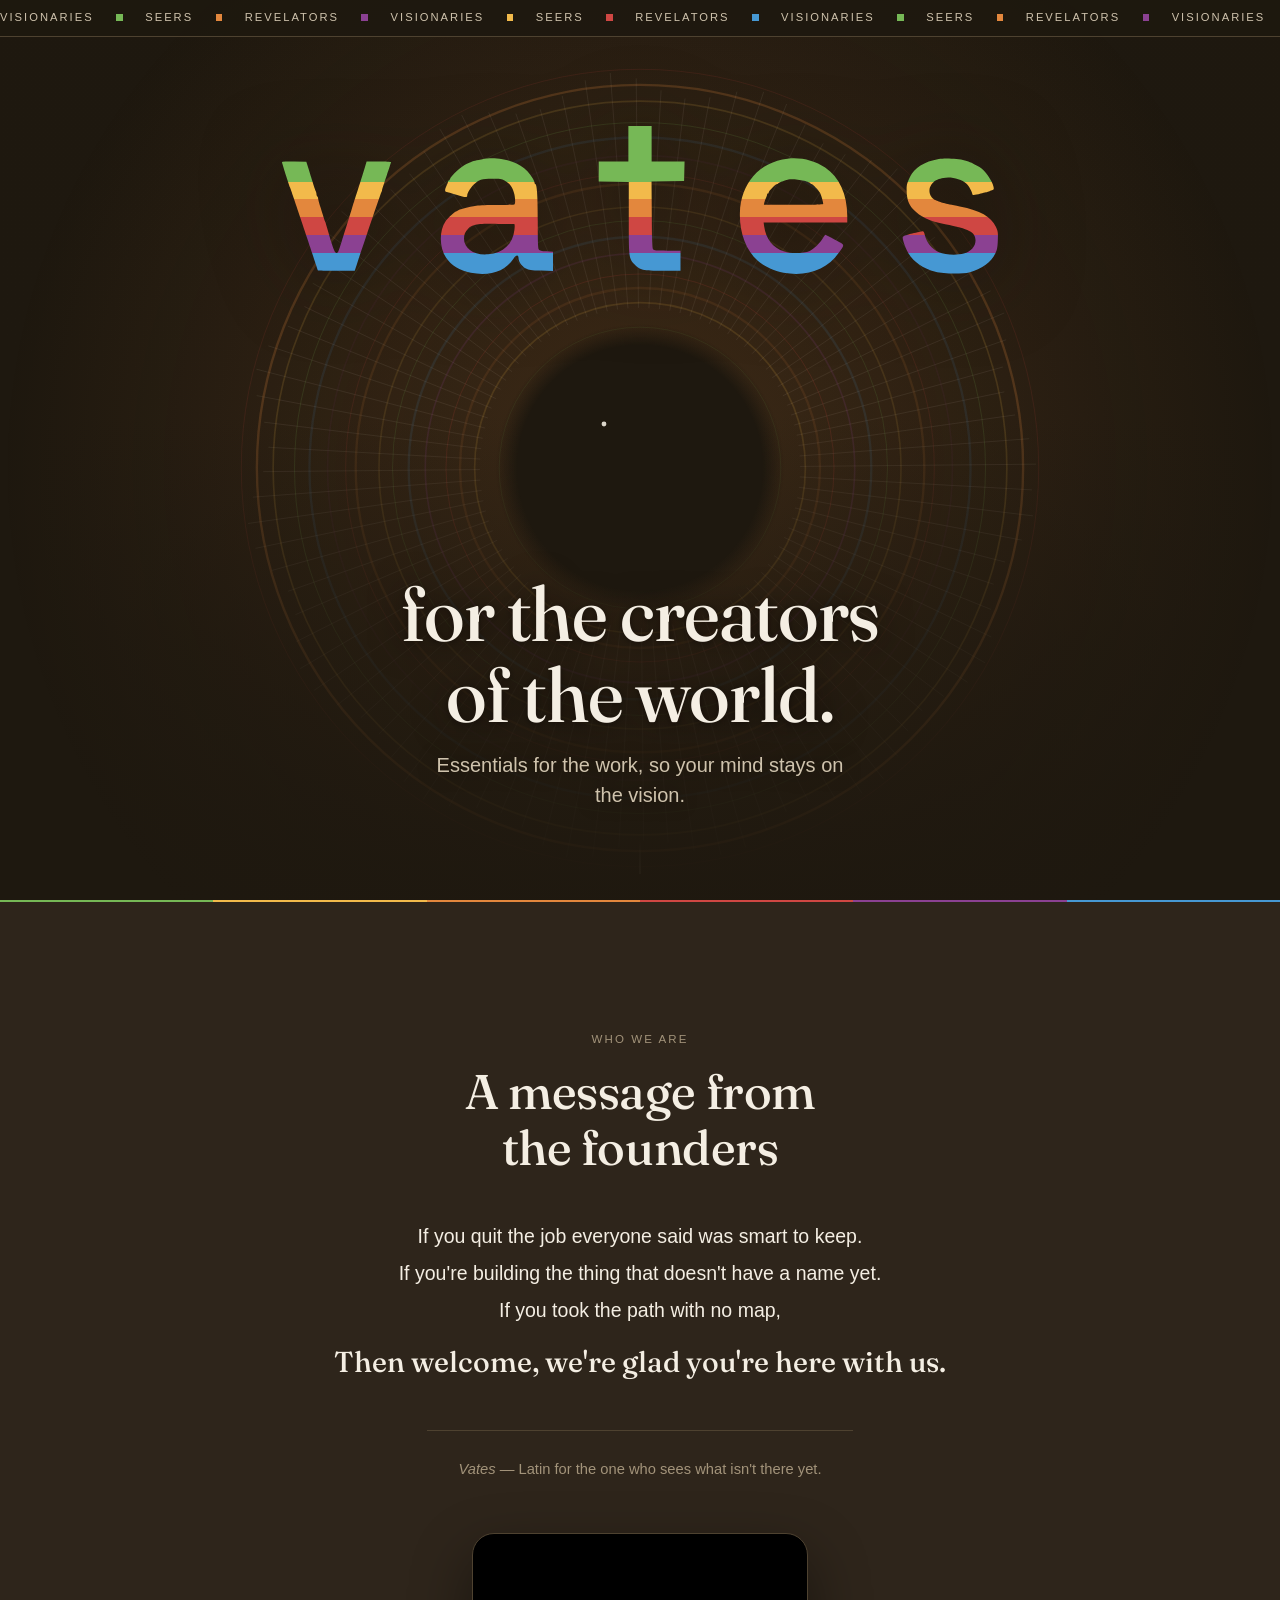
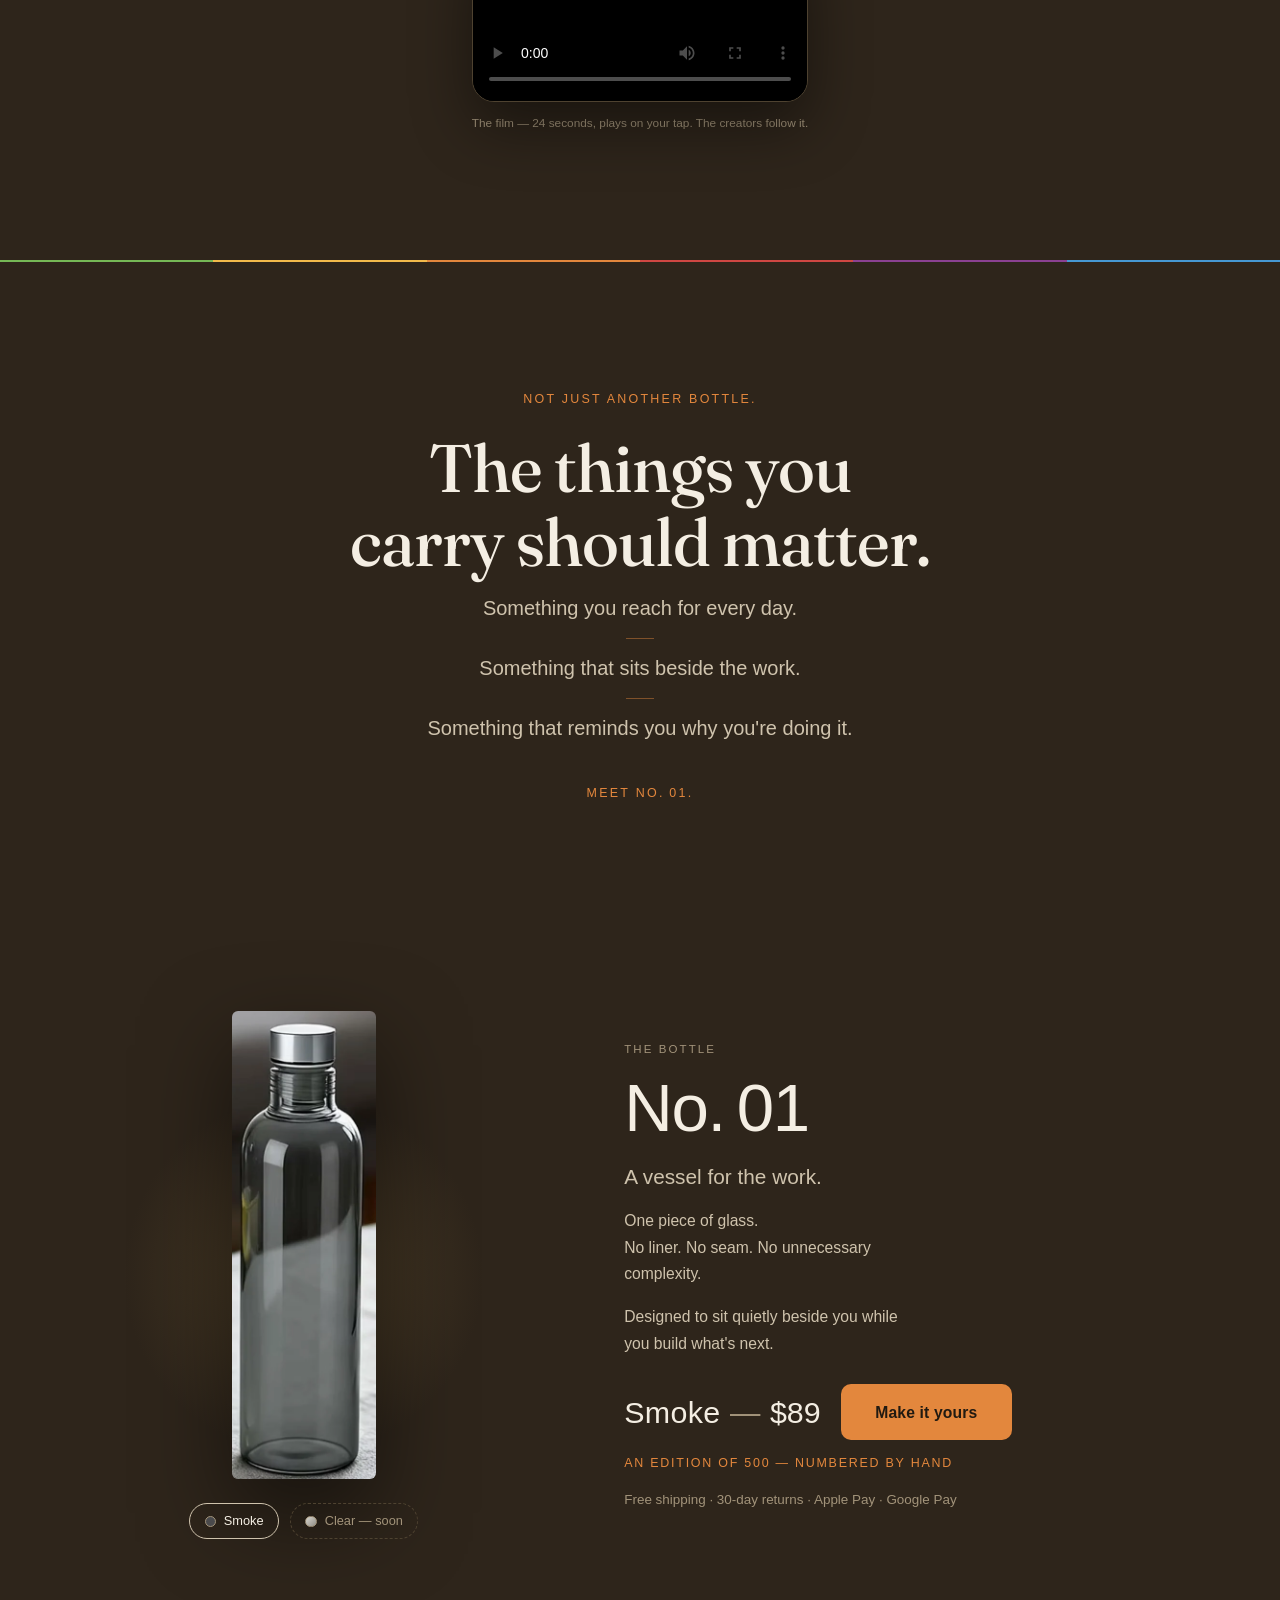
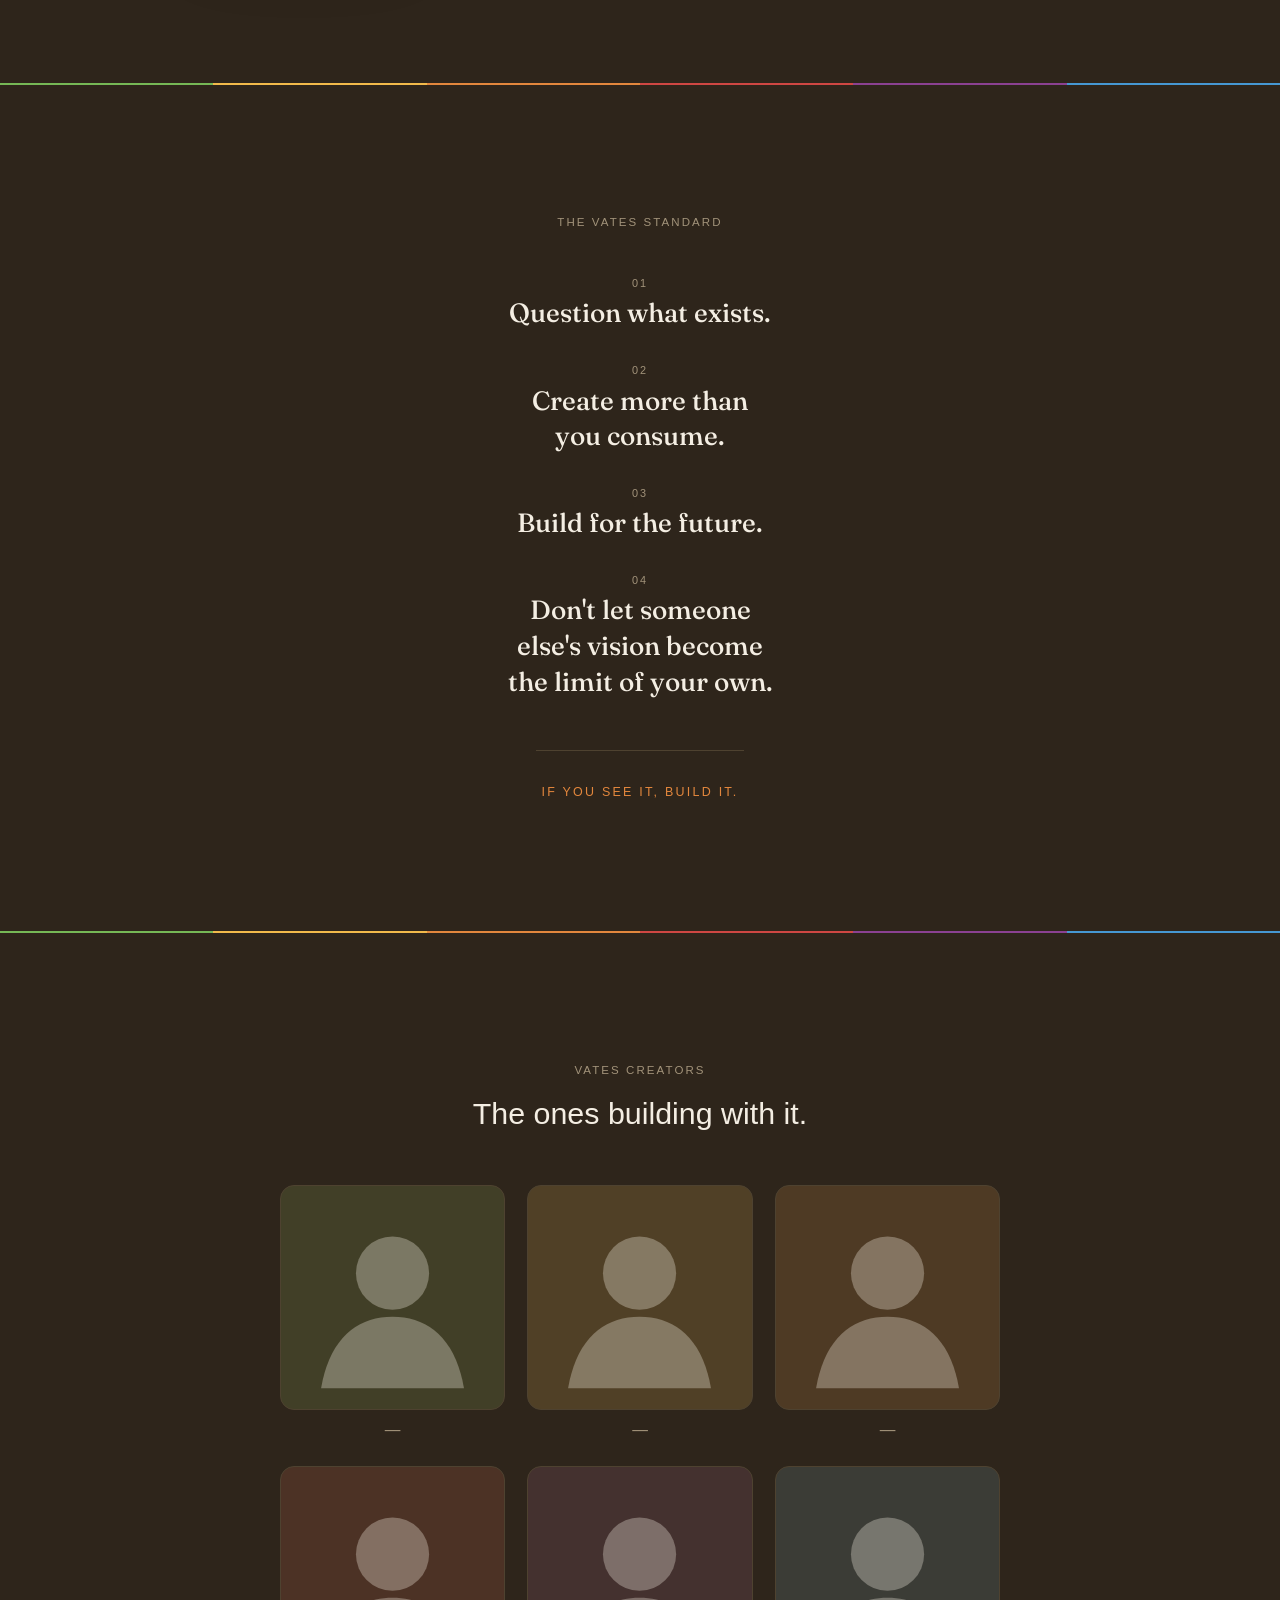
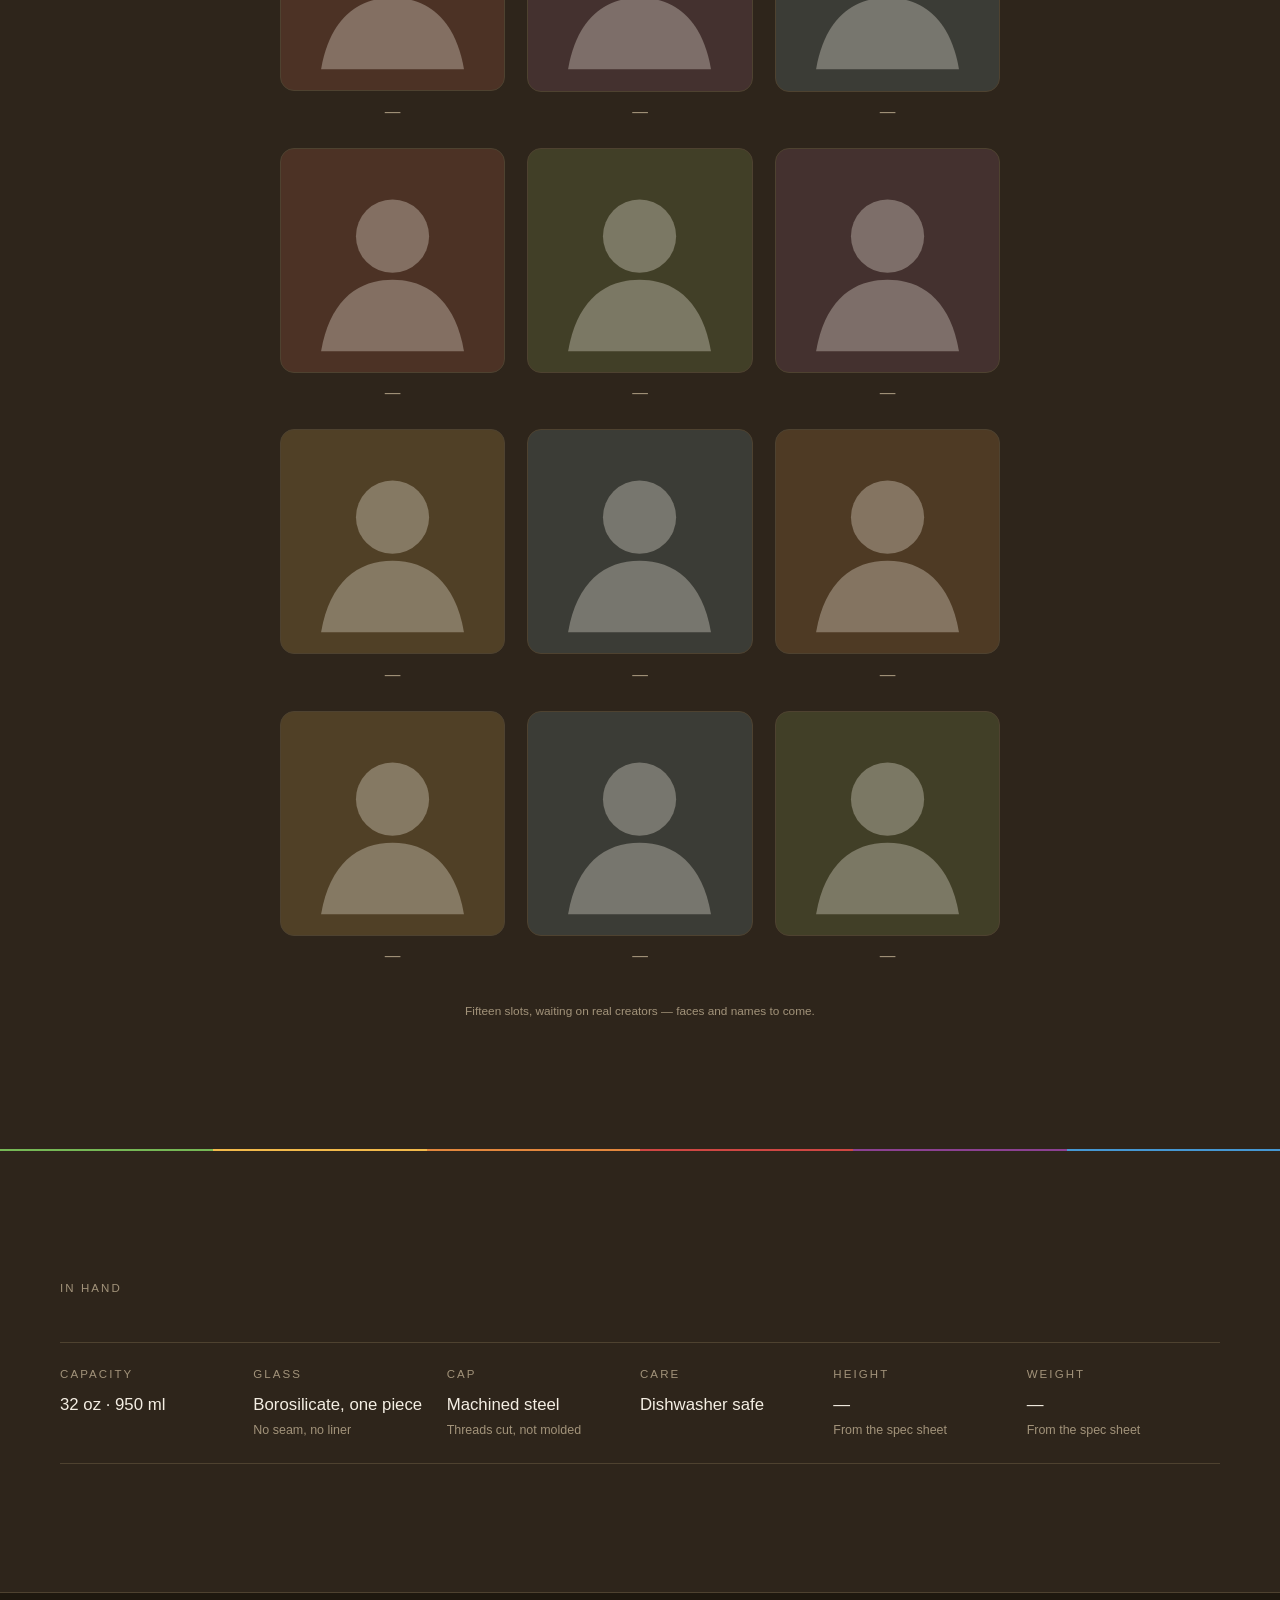
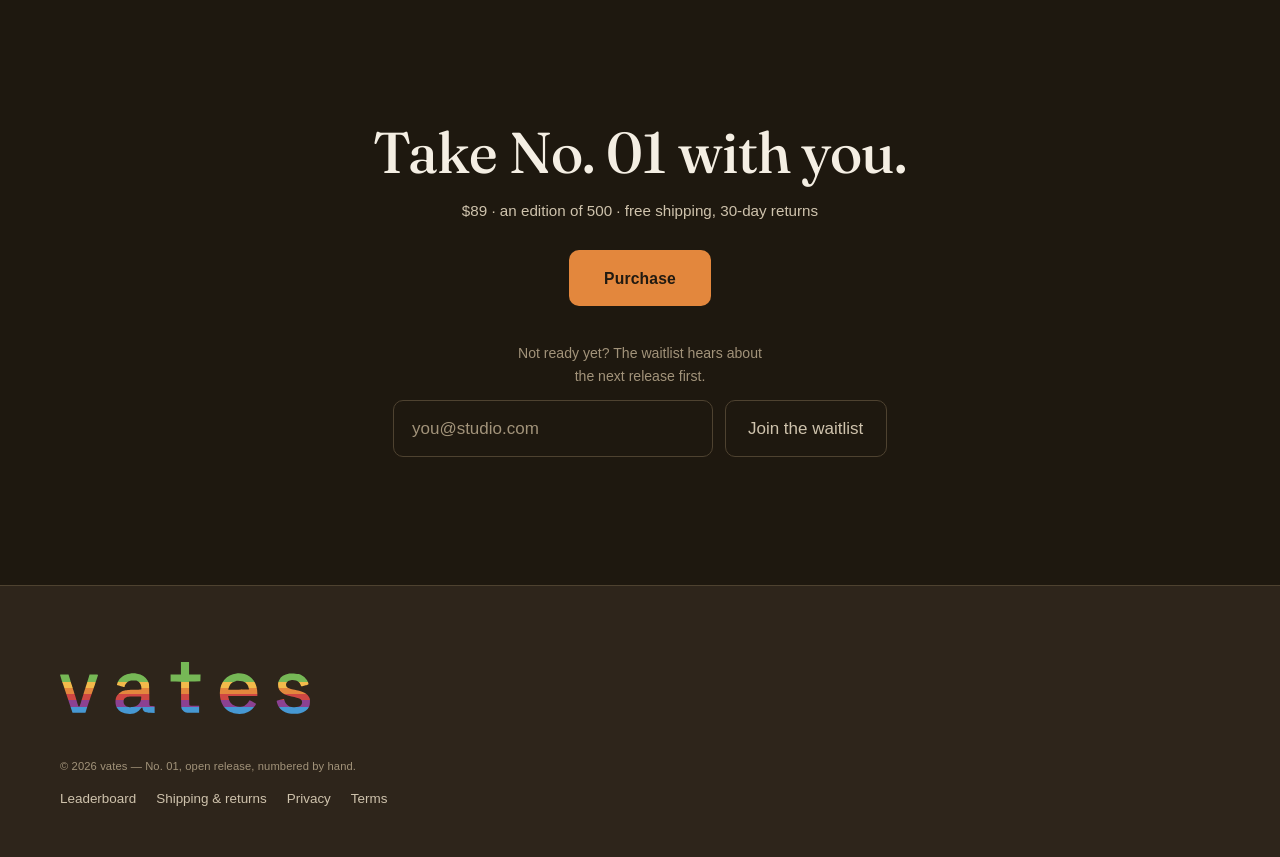
==== commit fc654506: "Rewrite the bridge around what you carry "Vision needs a vessel" becomes "The things you carry shoul" ====
--- a/index.html
+++ b/index.html
@@ -261,7 +261,8 @@
        the bottle it introduces, so the two read as one movement. -->
   <section class="bridge" id="bridge">
     <div class="container bridge__inner">
-      <h2 class="bridge__title">Vision needs a vessel.</h2>
+      <p class="bridge__eyebrow">Not just another bottle.</p>
+      <h2 class="bridge__title">The things you carry should matter.</h2>
       <p class="bridge__line">Something you reach for every day.</p>
       <p class="bridge__line">Something that sits beside the work.</p>
       <p class="bridge__line">Something that reminds you why you're doing it.</p>
--- a/assets/css/styles.css
+++ b/assets/css/styles.css
@@ -387,6 +387,16 @@
    because the two halves are one movement. */
 .bridge { padding-block: var(--section-y) calc(var(--section-y) * 0.5); }
 .bridge__inner { display: grid; justify-items: center; text-align: center; }
+
+/* Opens the section, and pairs with "Meet No. 01" closing it — the two
+   accent lines bracket the three in between. */
+.bridge__eyebrow {
+  margin-bottom: clamp(0.9rem, 2vw, 1.3rem);
+  font-size: 0.78rem;
+  letter-spacing: 0.18em;
+  text-transform: uppercase;
+  color: var(--accent);
+}
 .bridge__title {
   font-family: var(--font-display);
   font-weight: 480;
@@ -394,6 +404,7 @@
   line-height: 1.1;
   letter-spacing: -0.015em;
   text-wrap: balance;
+  max-width: 18ch;
 }
 .bridge__line {
   margin-top: 0.9rem;
@@ -402,6 +413,18 @@
   color: var(--ink-2);
 }
 .bridge__line:first-of-type { margin-top: clamp(1.6rem, 3.5vh, 2.4rem); }
+
+/* A hairline between each of the three, so they read as three separate
+   thoughts rather than one wrapped paragraph. On the line rather than
+   between elements, so there is nothing to keep in step if one moves. */
+.bridge__line + .bridge__line::before {
+  content: "";
+  display: block;
+  width: 1.75rem;
+  height: 1px;
+  margin: 0 auto 0.9rem;
+  background: color-mix(in srgb, var(--accent) 45%, transparent);
+}
 .bridge__meet {
   margin-top: clamp(2rem, 4.5vh, 3rem);
   font-size: 0.78rem;
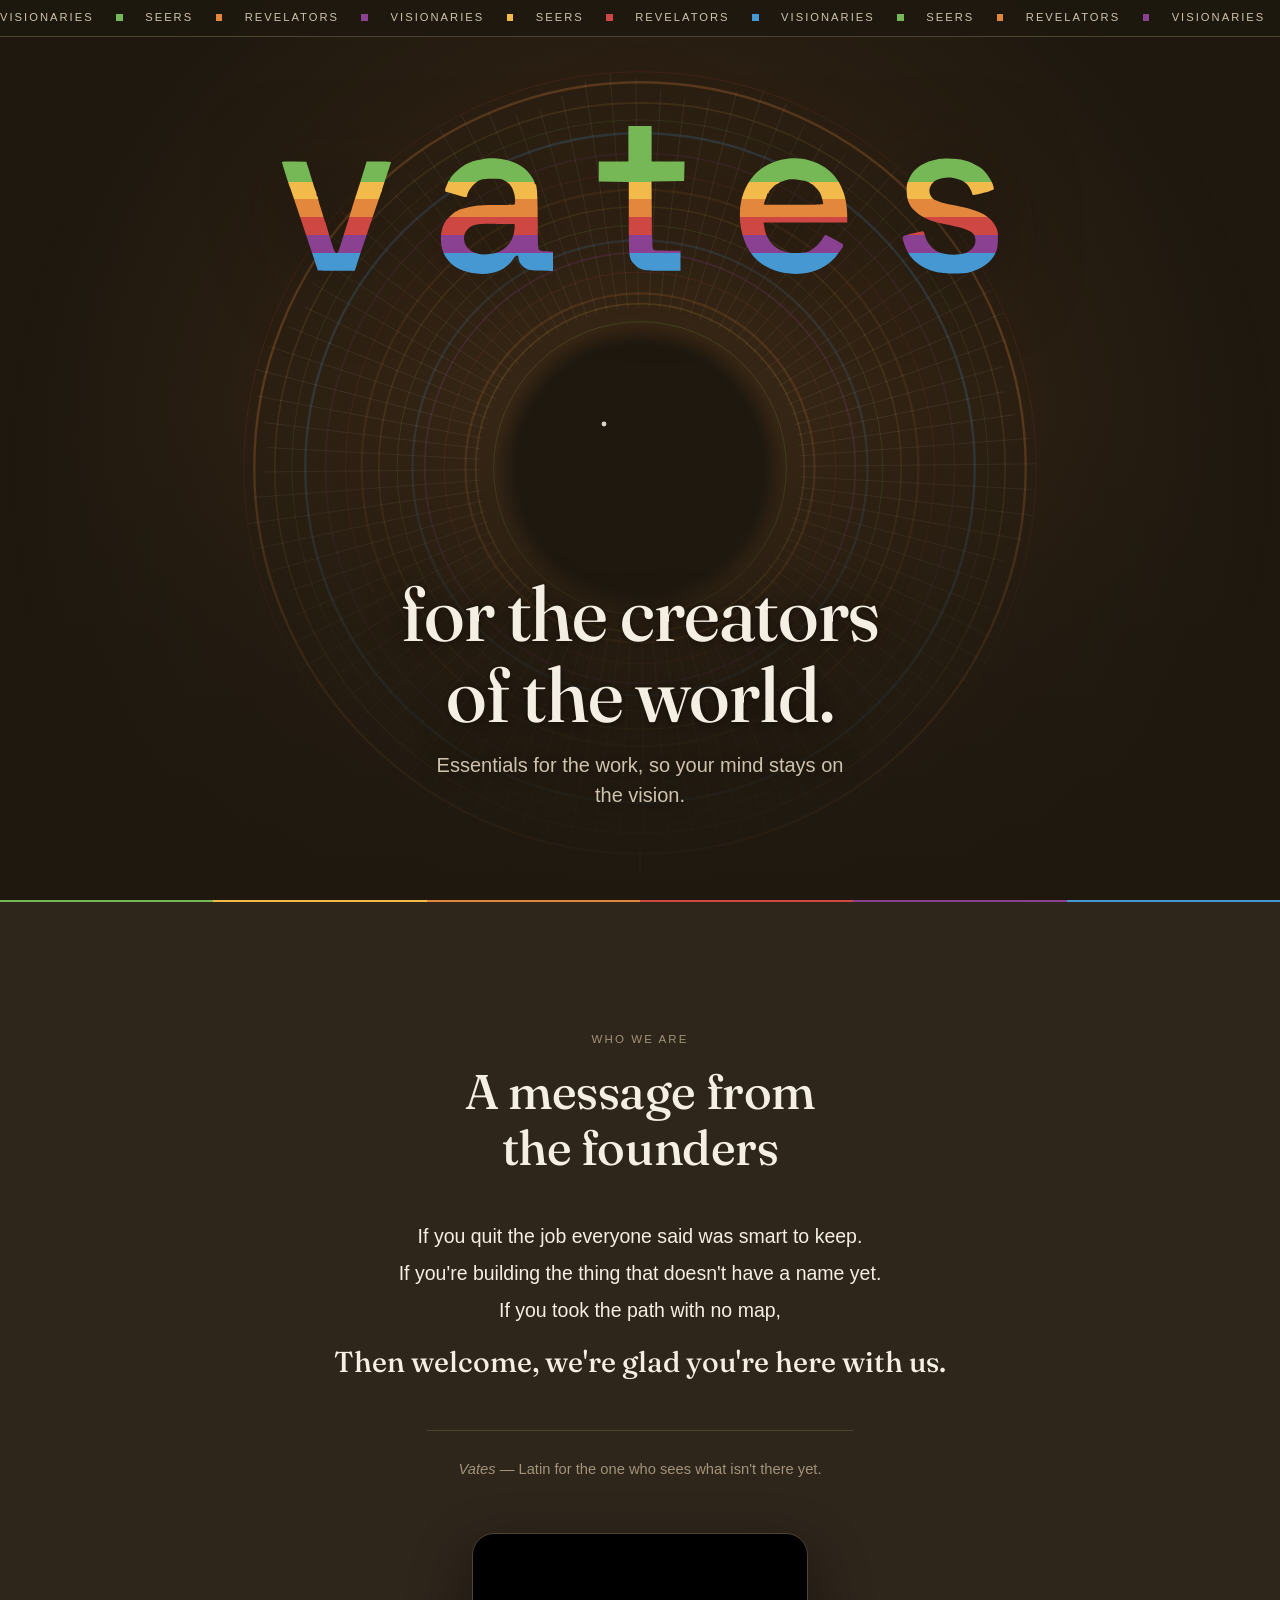
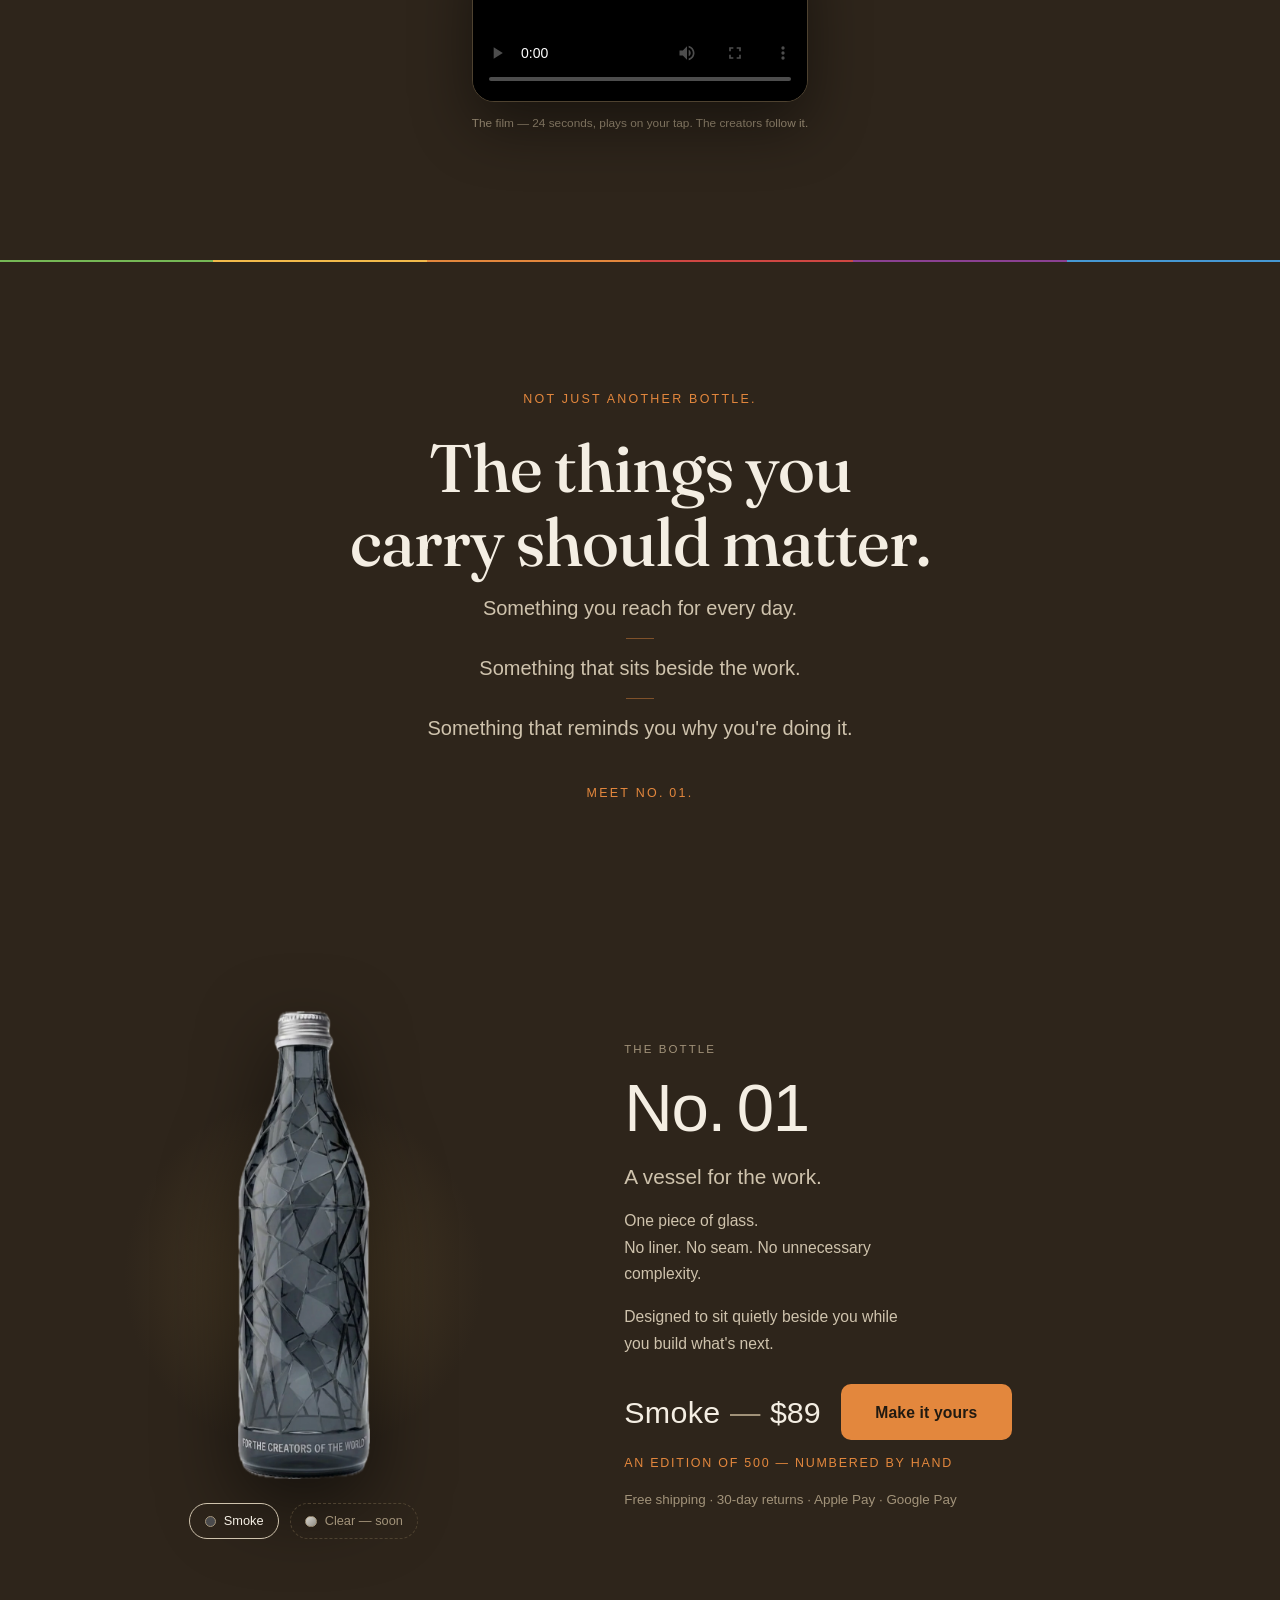
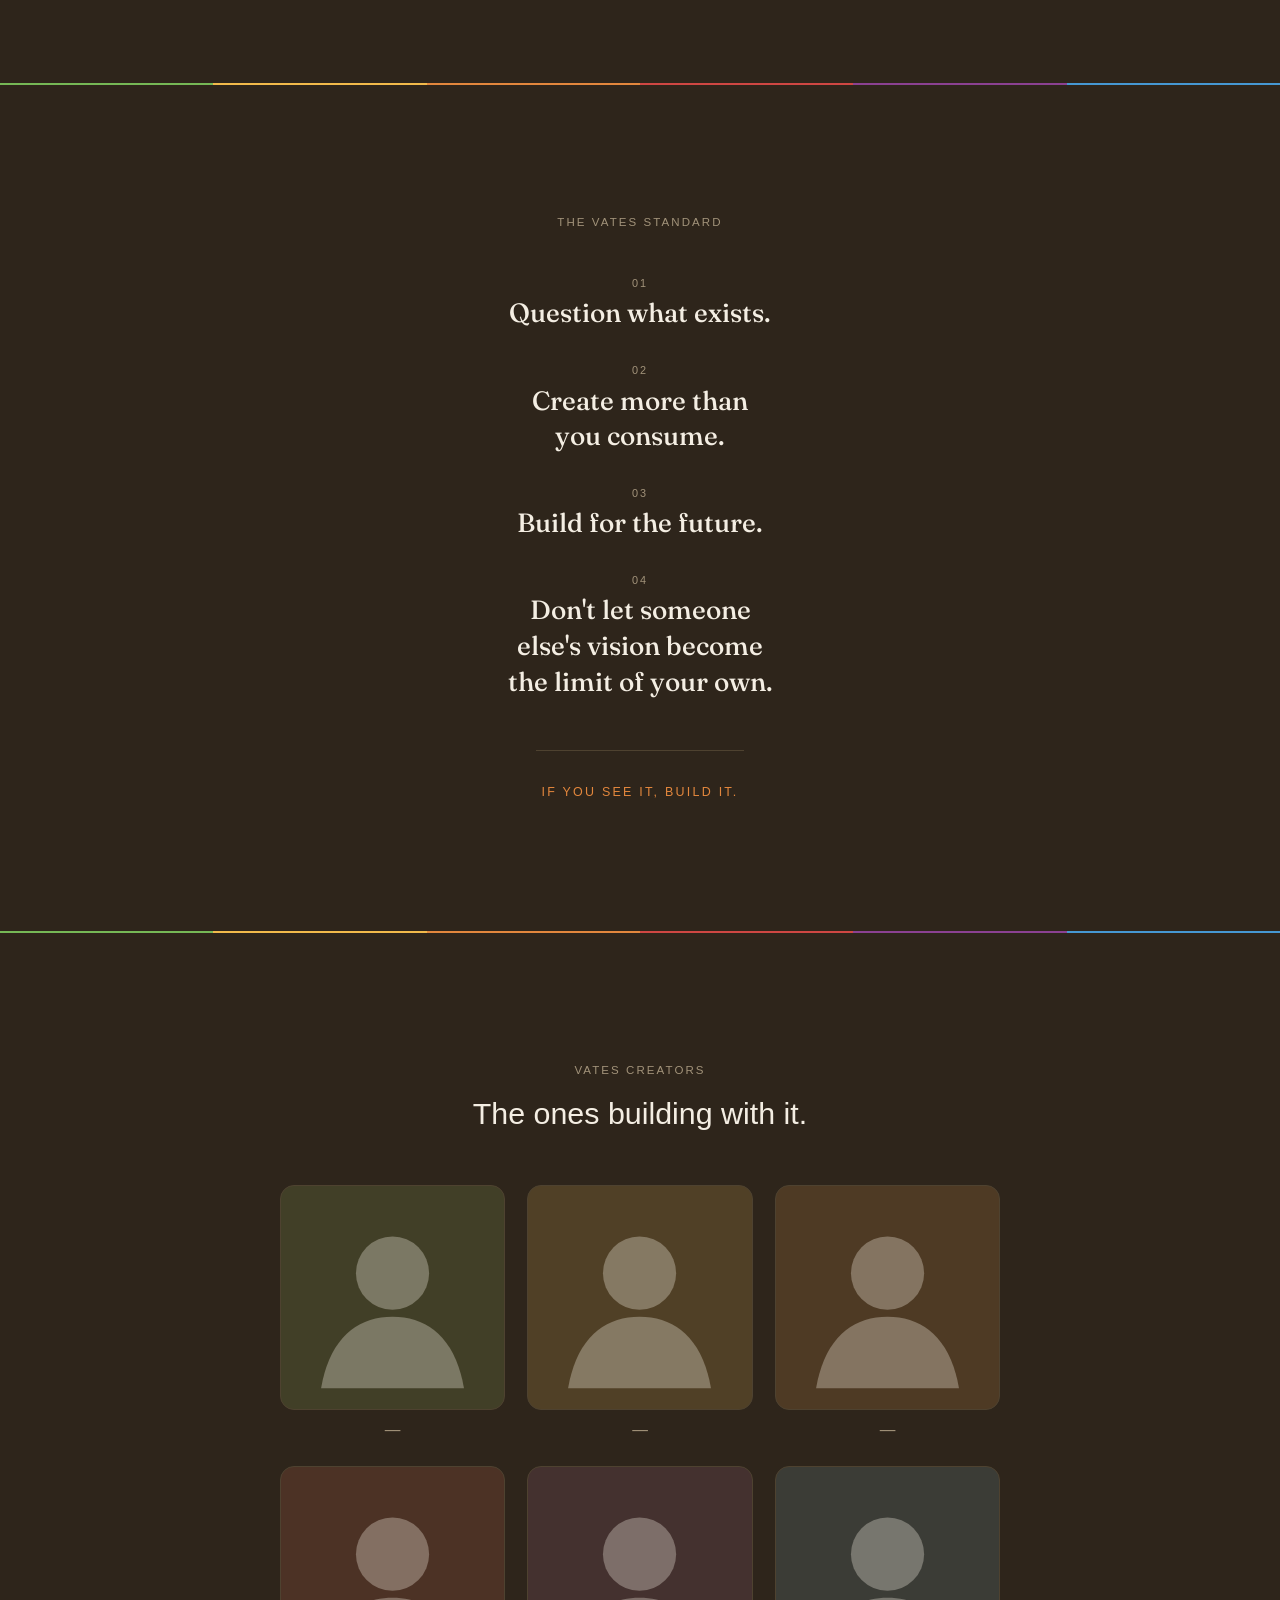
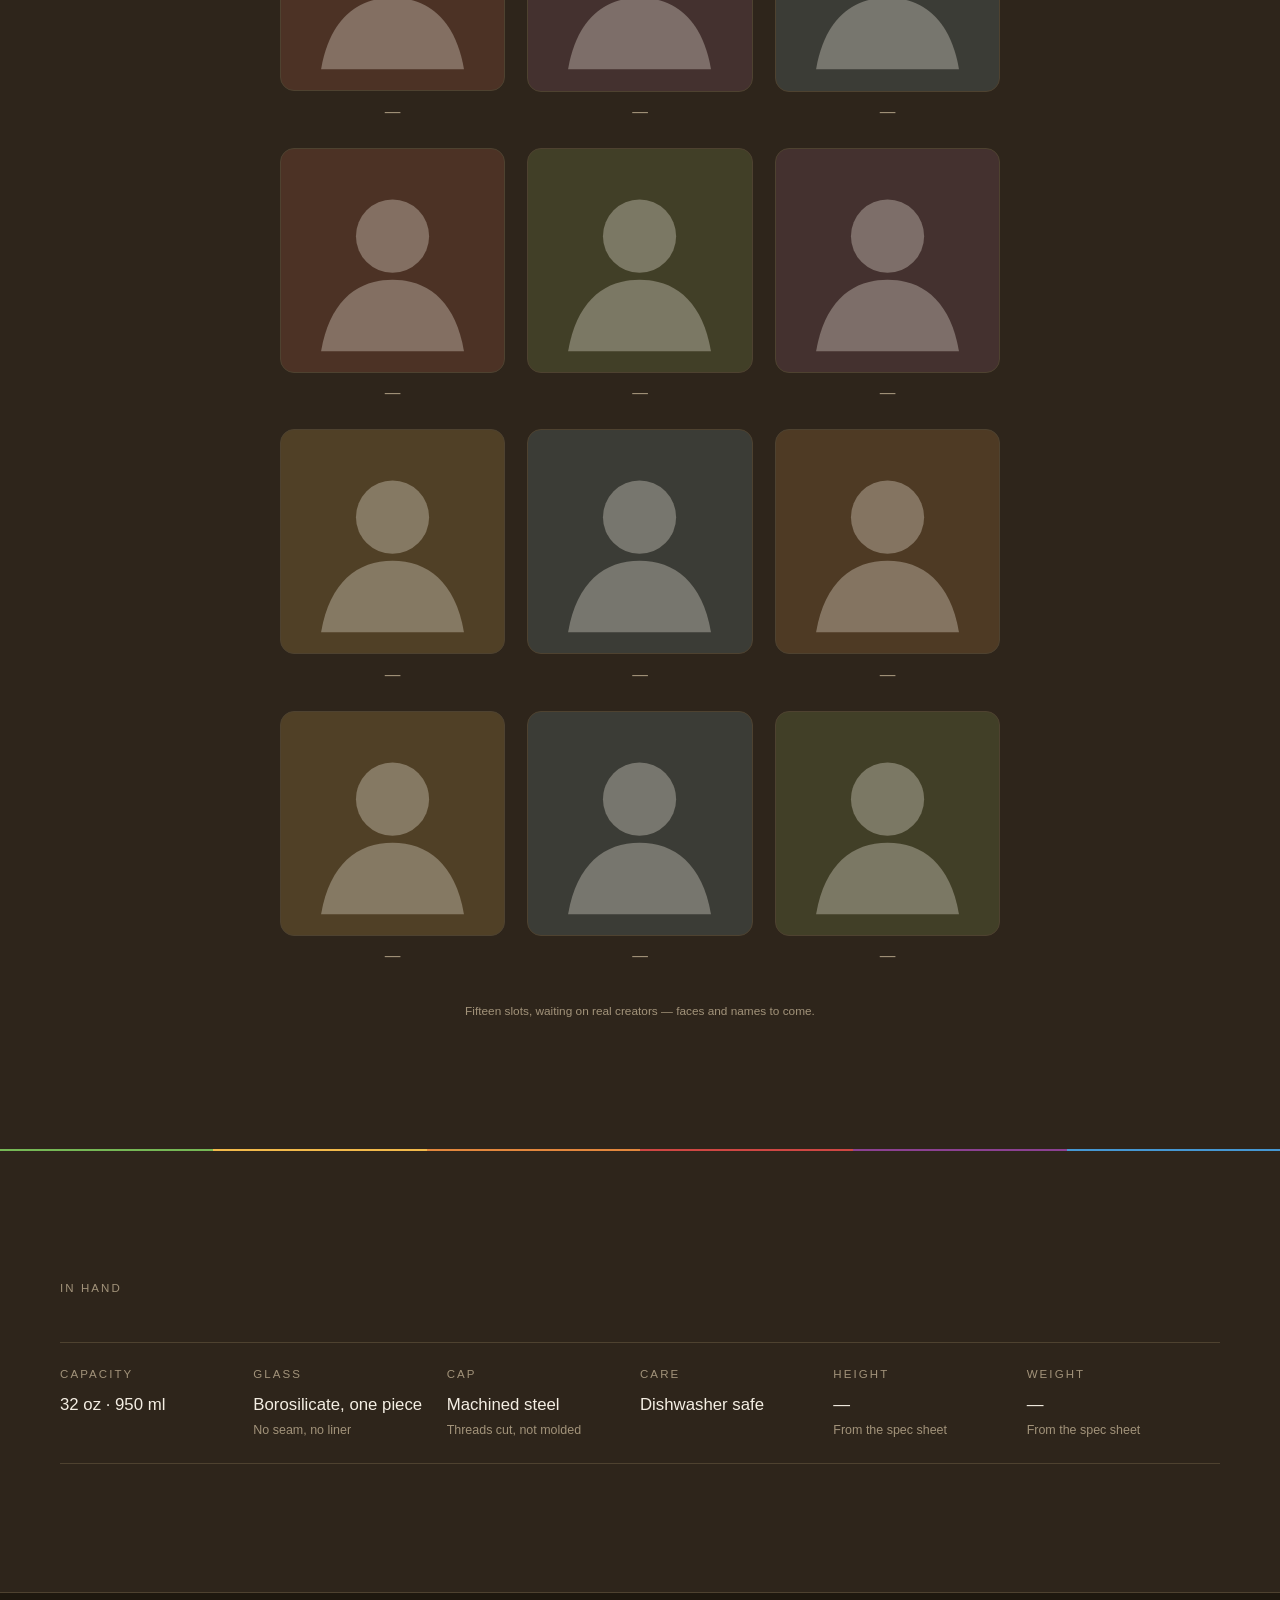
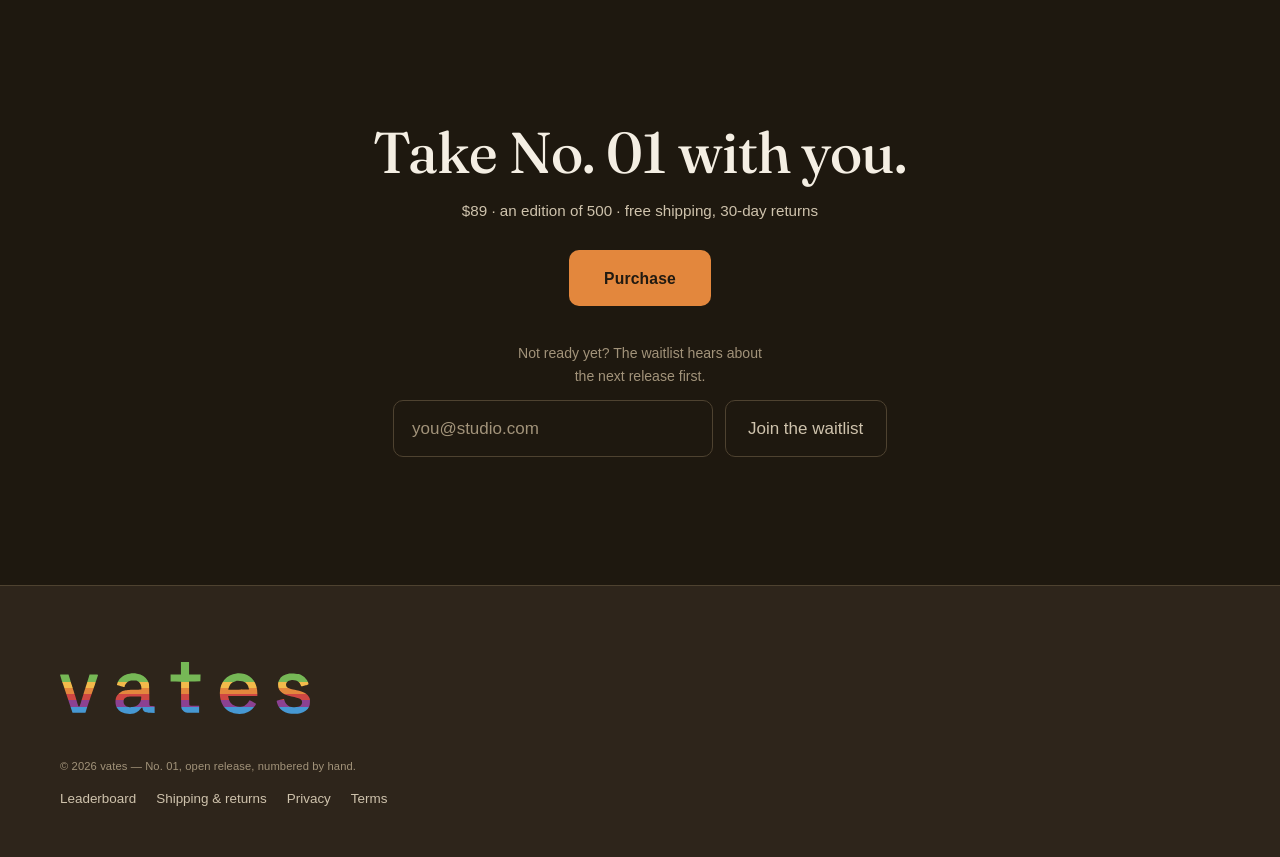
==== commit 022b24e5: "Replace the bottle with the faceted cut-out New photography for No. 01: faceted glass in a cracked-i" ====
--- a/index.html
+++ b/index.html
@@ -276,8 +276,10 @@
       <div class="product__stage">
         <div class="product__halo" aria-hidden="true"></div>
         <img class="product__bottle" src="assets/img/no-01-thumb.webp"
-             width="300" height="975"
-             alt="The No. 01 bottle in smoke grey: a straight-sided glass cylinder with a round shoulder and a machined steel cap.">
+             width="345" height="1222"
+             alt="The No. 01 bottle in smoke grey: faceted glass in an irregular
+                  cracked-ice pattern, tapering to a machined steel cap, with
+                  “For the creators of the world” embossed around the base.">
         <div class="product__variants">
           <span class="chip" aria-current="true">
             <span class="chip__dot chip__dot--smoke" aria-hidden="true"></span> Smoke
--- a/assets/css/styles.css
+++ b/assets/css/styles.css
@@ -559,8 +559,11 @@
   position: relative;
   width: auto;
   height: min(52vh, 470px);
-  filter: drop-shadow(0 34px 44px rgba(0, 0, 0, 0.5));
-  border-radius: 6px;
+  /* The bottle is cut out, so this traces the glass rather than a photo's
+     rectangle — which is also why there is no corner radius any more:
+     there is no edge left to soften. Softened and dropped closer than a
+     photograph's shadow, since it now reads as the object's own. */
+  filter: drop-shadow(0 26px 38px rgba(0, 0, 0, 0.55));
 }
 .product__variants {
   position: relative;
@@ -1039,10 +1042,13 @@
   background: var(--panel);
   border: 1px solid var(--line);
   border-radius: var(--radius-md);
-  aspect-ratio: 58 / 198;
+  /* The bottle's own proportions. Cropping it to a frame of any other
+     shape took the cap off the top and the embossing off the base. */
+  aspect-ratio: 345 / 1222;
   overflow: hidden;
-}
-.line-item__thumb img { width: 100%; height: 100%; object-fit: cover; }
+  padding: 0.35rem 0;
+}
+.line-item__thumb img { width: 100%; height: 100%; object-fit: contain; }
 
 .line-item__head {
   display: flex;
